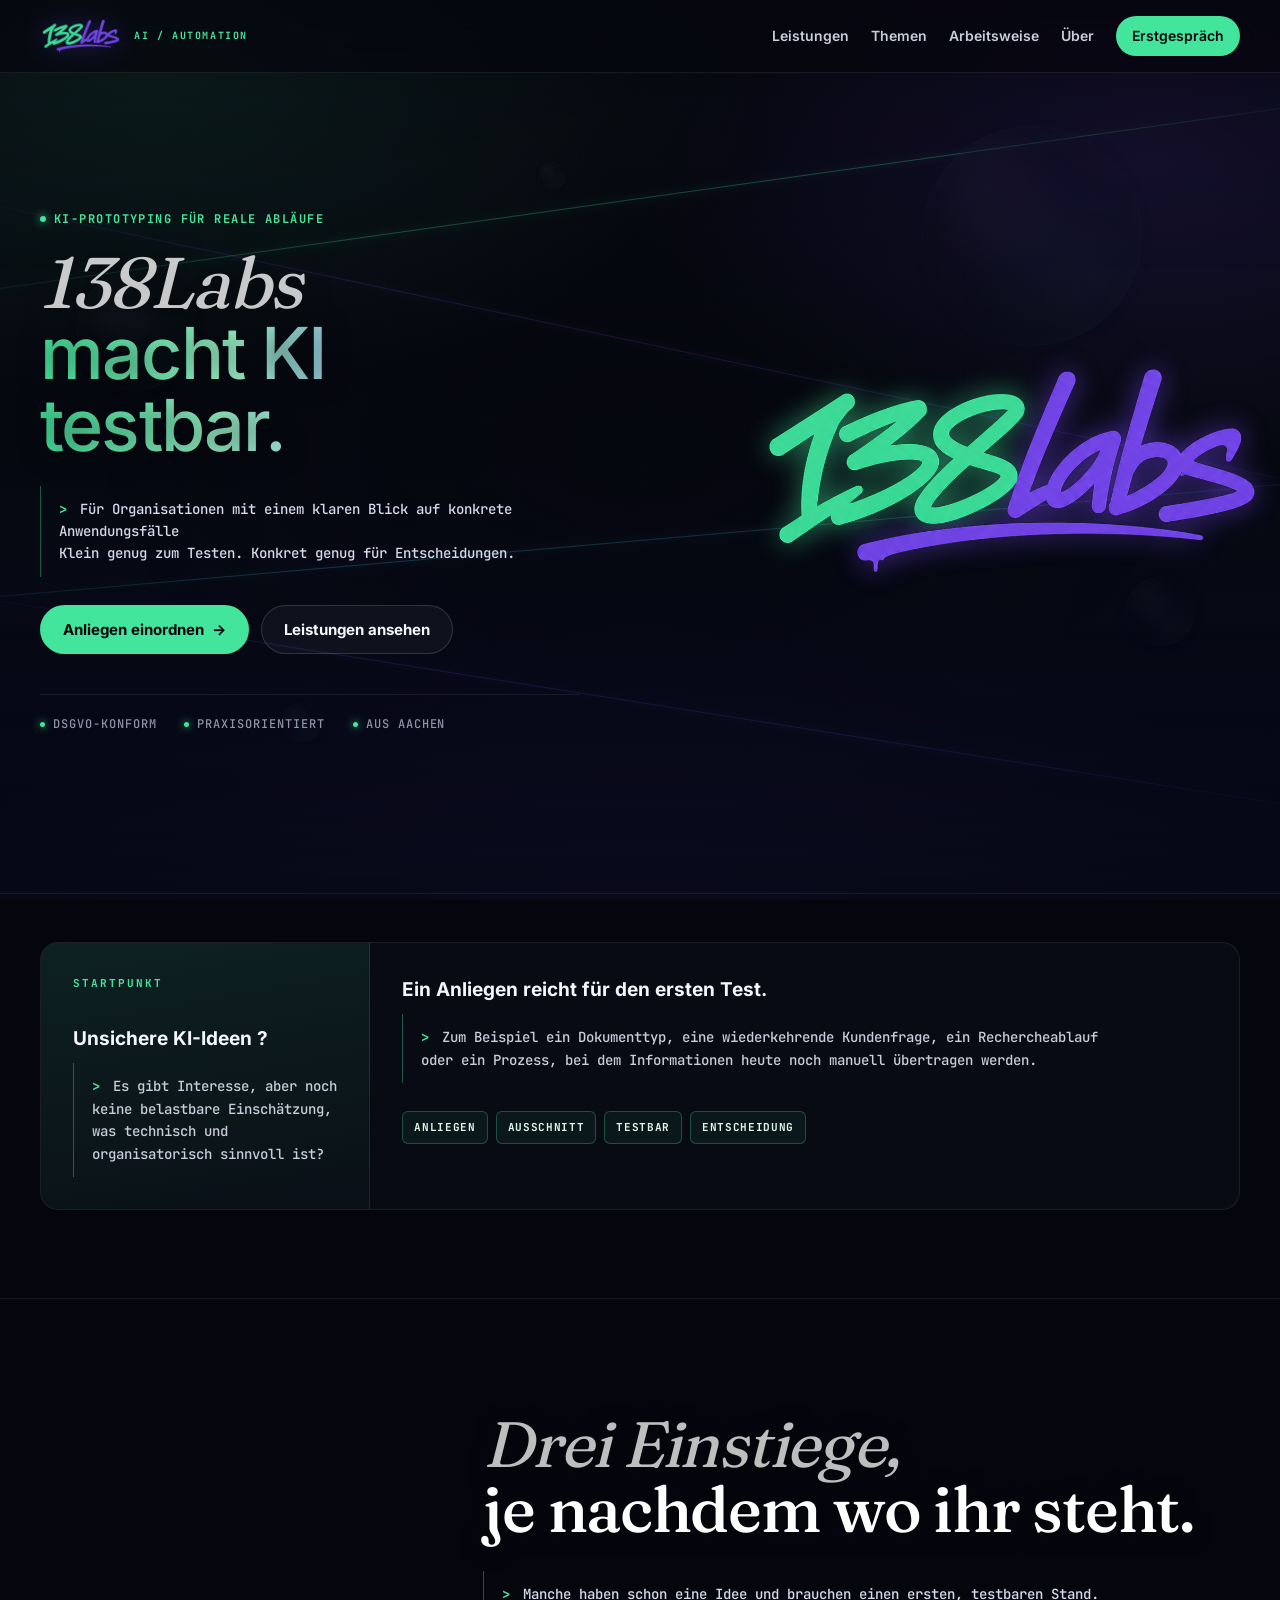
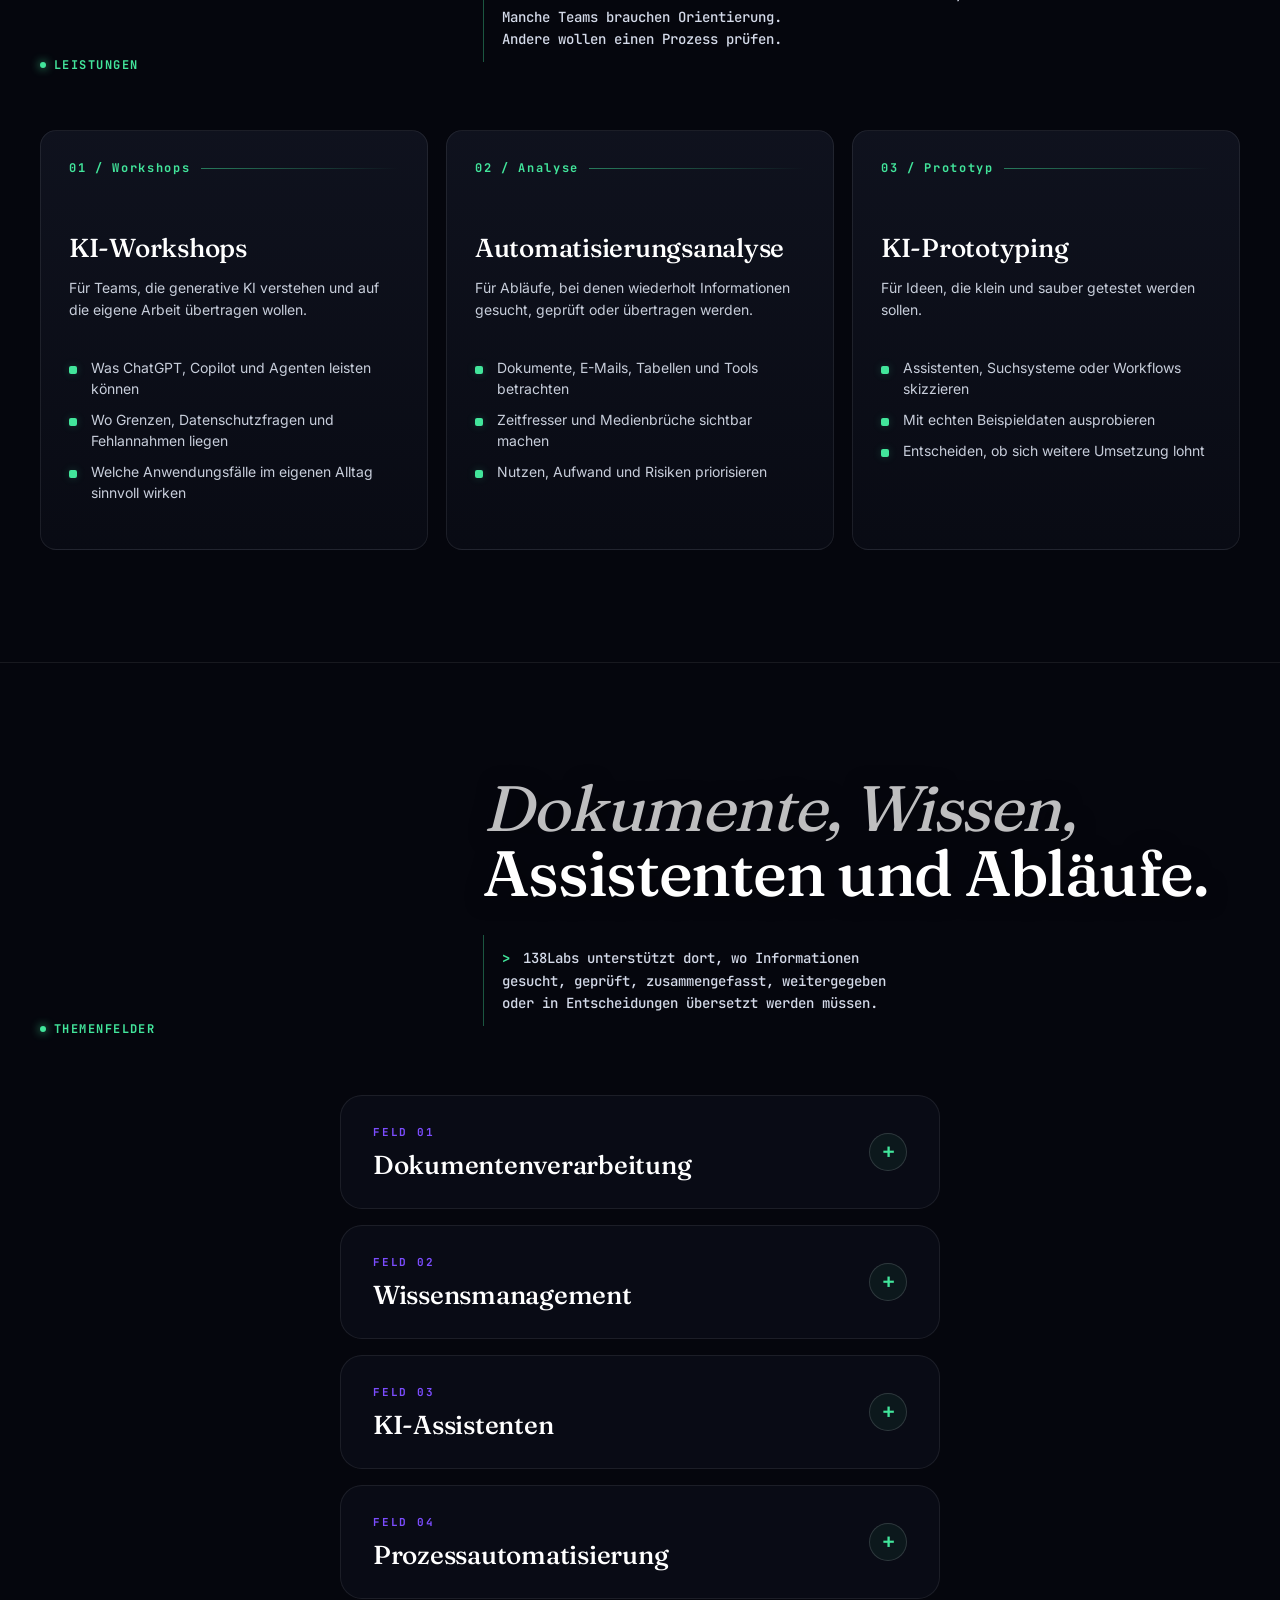
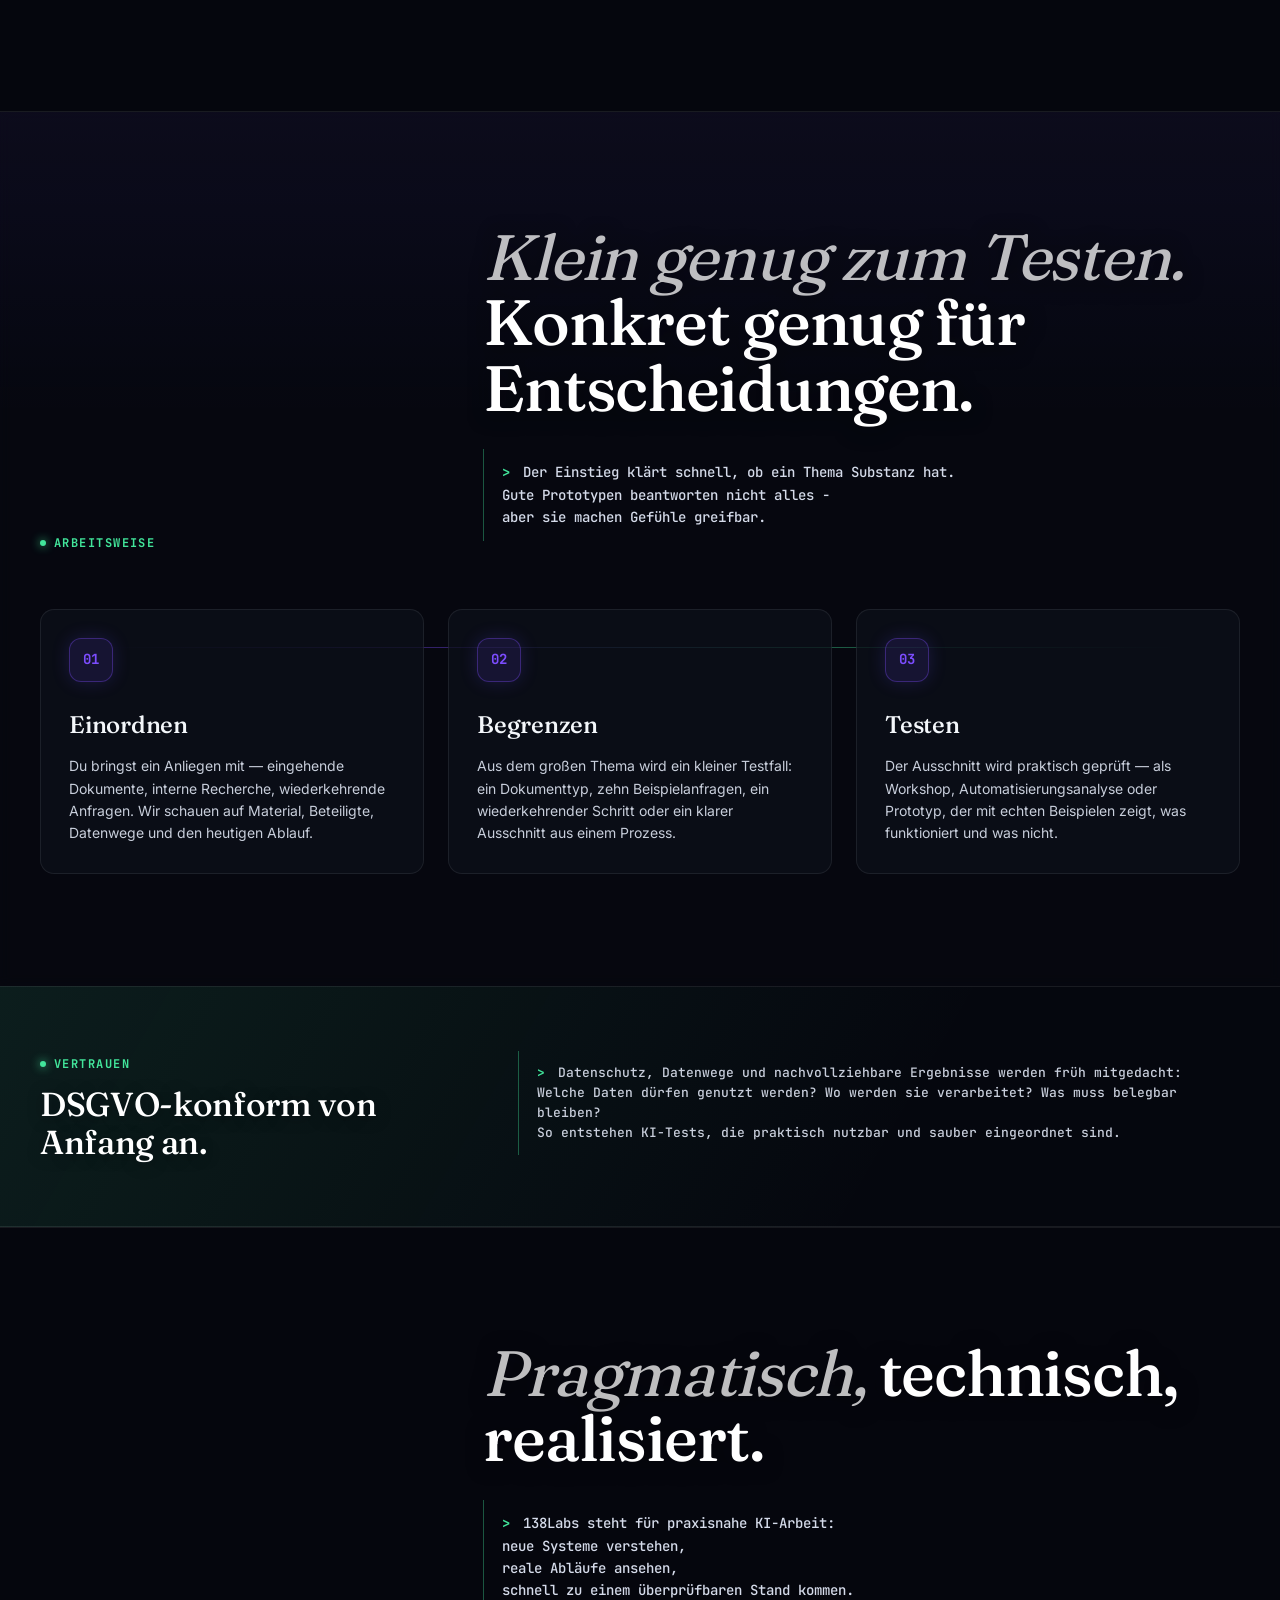
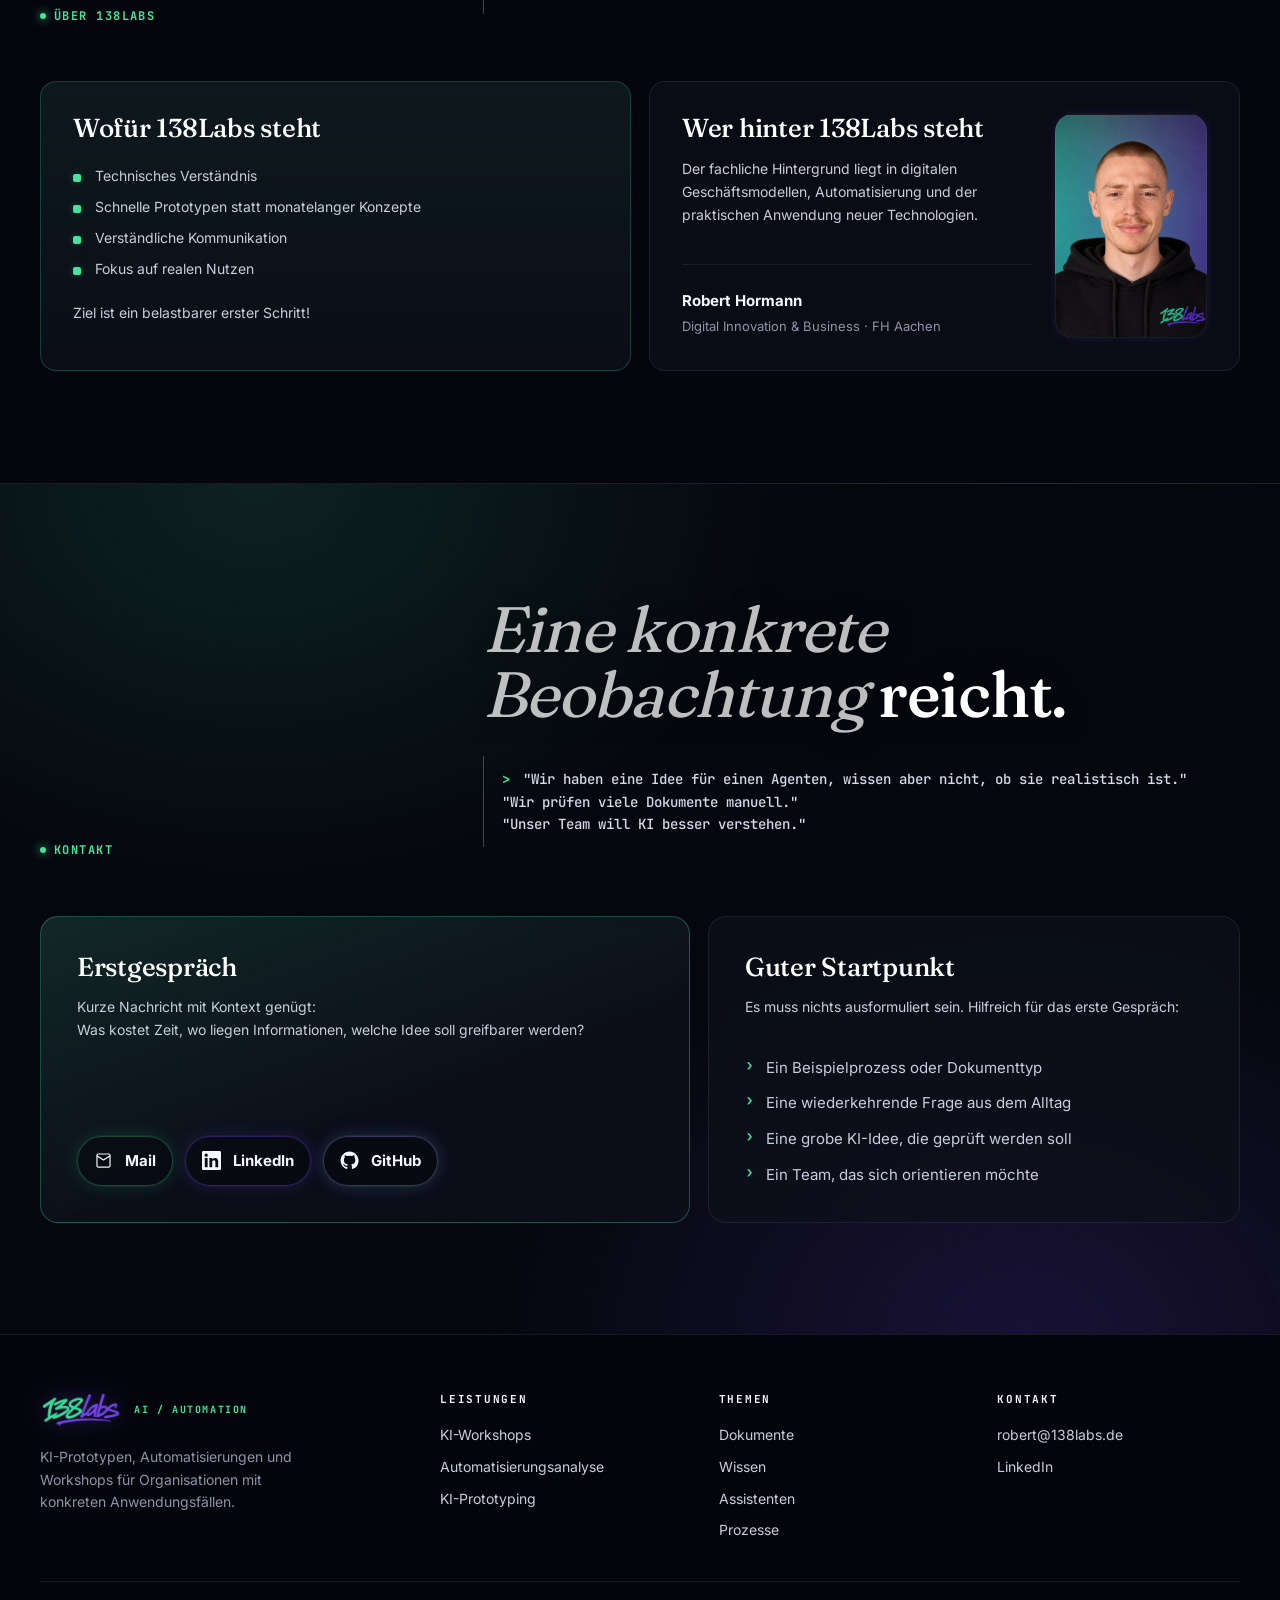
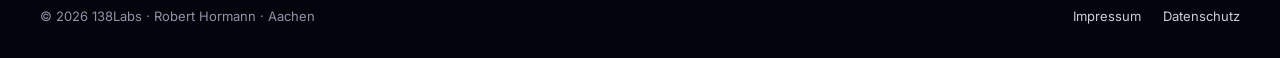
==== index.html @ 6a166c9c "Refine mobile navigation and hero" ====
<!doctype html>
<html lang="de">
<head>
  <meta charset="utf-8" />
  <meta name="viewport" content="width=device-width, initial-scale=1" />
  <title>138Labs — KI testbar machen</title>
  <meta
    name="description"
    content="138 Labs entwickelt KI-Prototypen, Automatisierungen und Workshops für Organisationen, die konkrete KI-Anwendungsfälle testen wollen."
  />
  <link rel="icon" type="image/svg+xml" href="favicon.svg" />
  <link rel="icon" type="image/png" href="favicon.png" />
  <link rel="stylesheet" href="assets/fonts/fonts.css" />
  <style>
    :root {
      --ink: #f4f7fb;
      --ink-soft: #c8cedb;
      --muted: #8d94a6;
      --paper: #ede4d1;
      --paper-soft: #d9ccb5;
      --charcoal: #05060d;
      --charcoal-2: #0a0c16;
      --charcoal-3: #11141f;
      --green: #42e59b;
      --green-glow: rgba(66, 229, 155, 0.22);
      --violet: #7c4dff;
      --violet-glow: rgba(124, 77, 255, 0.26);
      --red: #f05d4f;
      --line: rgba(255, 255, 255, 0.08);
      --line-strong: rgba(255, 255, 255, 0.14);
      --max: 1200px;
      --serif: "Fraunces", Georgia, "Times New Roman", ui-serif, serif;
      --sans: "Inter", ui-sans-serif, system-ui, -apple-system, BlinkMacSystemFont, "Segoe UI", sans-serif;
      --mono: "JetBrains Mono", ui-monospace, "SFMono-Regular", Consolas, monospace;
    }

    * {
      box-sizing: border-box;
    }

    html {
      scroll-behavior: smooth;
      scroll-padding-top: 96px;
    }

    body {
      margin: 0;
      background: var(--charcoal);
      color: var(--ink);
      font-family: var(--sans);
      font-size: 14px;
      line-height: 1.55;
      overflow-x: hidden;
      -webkit-font-smoothing: antialiased;
      text-rendering: optimizeLegibility;
    }

    /* ===========================================================
       Cinematic background: spectral lasers + drifting bubbles
       =========================================================== */
    .scene {
      position: fixed;
      inset: 0;
      pointer-events: none;
      z-index: 0;
      overflow: hidden;
      background:
        radial-gradient(ellipse 80% 60% at 12% 8%, rgba(66, 229, 155, 0.10), transparent 60%),
        radial-gradient(ellipse 70% 55% at 90% 18%, rgba(124, 77, 255, 0.13), transparent 60%),
        radial-gradient(ellipse 100% 70% at 50% 110%, rgba(124, 77, 255, 0.06), transparent 60%),
        linear-gradient(180deg, #05060d 0%, #06080f 40%, #07091a 100%);
    }

    .scene::before {
      content: "";
      position: absolute;
      inset: -10%;
      background-image:
        linear-gradient(rgba(255, 255, 255, 0.018) 1px, transparent 1px),
        linear-gradient(90deg, rgba(255, 255, 255, 0.018) 1px, transparent 1px);
      background-size: 64px 64px;
      mask-image: radial-gradient(ellipse 70% 60% at 50% 30%, #000 35%, transparent 70%);
      -webkit-mask-image: radial-gradient(ellipse 70% 60% at 50% 30%, #000 35%, transparent 70%);
      opacity: 0.28;
    }

    /* Soft veil — dims bubbles & lasers behind content for readability */
    .scene::after {
      content: "";
      position: absolute;
      inset: 0;
      background:
        radial-gradient(ellipse 60% 50% at 50% 50%, rgba(5, 6, 13, 0.35), transparent 70%),
        linear-gradient(180deg, rgba(5, 6, 13, 0.25) 0%, transparent 30%, transparent 70%, rgba(5, 6, 13, 0.4) 100%);
      pointer-events: none;
    }

    .lasers {
      position: absolute;
      inset: 0;
      pointer-events: none;
    }

    .laser {
      position: absolute;
      left: -10%;
      width: 120%;
      height: 1px;
      transform-origin: 50% 50%;
      opacity: 0.3;
      animation: laser-shimmer 11s ease-in-out infinite;
      filter: drop-shadow(0 0 4px currentColor);
    }

    .laser.green { color: var(--green); }
    .laser.violet { color: var(--violet); }
    .laser.cyan { color: #4dd6ff; }

    .laser::before {
      content: "";
      position: absolute;
      inset: 0;
      background: linear-gradient(90deg, transparent 0%, currentColor 32%, currentColor 68%, transparent 100%);
    }

    .laser.l1 { top: 22%; transform: rotate(-8deg); animation-delay: 0s; opacity: 0.32; }
    .laser.l2 { top: 38%; transform: rotate(12deg); animation-delay: -2.4s; opacity: 0.22; }
    .laser.l3 { top: 60%; transform: rotate(-5deg); animation-delay: -4.8s; opacity: 0.26; }
    .laser.l4 { top: 78%; transform: rotate(9deg); animation-delay: -1.2s; opacity: 0.2; }

    @keyframes laser-shimmer {
      0%, 100% { transform: rotate(var(--r, -8deg)) translateX(0); opacity: 0.18; }
      50%      { opacity: 0.4; }
    }

    .bubbles {
      position: absolute;
      inset: 0;
      pointer-events: none;
    }

    .bubble {
      position: absolute;
      border-radius: 50%;
      background:
        radial-gradient(circle at 30% 28%, rgba(255, 255, 255, 0.10), transparent 40%),
        radial-gradient(circle at 70% 75%, rgba(66, 229, 155, 0.10), transparent 55%),
        radial-gradient(circle at 50% 50%, rgba(124, 77, 255, 0.06), transparent 65%);
      border: 1px solid rgba(255, 255, 255, 0.05);
      box-shadow:
        inset 0 0 24px rgba(255, 255, 255, 0.04),
        0 0 30px rgba(124, 77, 255, 0.07);
      backdrop-filter: blur(8px);
      -webkit-backdrop-filter: blur(8px);
      filter: blur(0.5px);
      animation: drift 26s ease-in-out infinite;
      opacity: 0.35;
    }

    .bubble.b1 { width: 220px; height: 220px; top: 14%; left: 72%; animation-delay: 0s; opacity: 0.3; }
    .bubble.b2 { width: 120px; height: 120px; top: 30%; left: 6%;  animation-delay: -6s; opacity: 0.28; }
    .bubble.b3 { width: 70px;  height: 70px;  top: 64%; left: 88%; animation-delay: -11s; opacity: 0.25; }
    .bubble.b4 { width: 40px;  height: 40px;  top: 78%; left: 22%; animation-delay: -15s; opacity: 0.3; }
    .bubble.b5 { width: 28px;  height: 28px;  top: 18%; left: 42%; animation-delay: -3s; opacity: 0.3; }

    @keyframes drift {
      0%, 100% { transform: translate(0, 0) scale(1); }
      33%      { transform: translate(18px, -22px) scale(1.04); }
      66%      { transform: translate(-12px, 14px) scale(0.98); }
    }

    @media (prefers-reduced-motion: reduce) {
      .laser, .bubble, .hero-logo-wrap, .hero-logo-wrap::before, .hero-logo-wrap::after { animation: none !important; }
    }

    /* ===========================================================
       Layout primitives
       =========================================================== */
    a { color: inherit; }

    .shell {
      width: min(calc(100% - 40px), var(--max));
      margin: 0 auto;
      position: relative;
      z-index: 1;
    }

    main, header, footer { position: relative; z-index: 1; }

    section {
      padding: 112px 0;
      position: relative;
    }

    section + section {
      border-top: 1px solid var(--line);
    }

    h1, h2, h3, h4, p { margin-top: 0; }

    .kicker {
      display: inline-flex;
      align-items: center;
      gap: 8px;
      color: var(--green);
      font-family: var(--mono);
      font-size: 12px;
      font-weight: 700;
      letter-spacing: 0.12em;
      text-transform: uppercase;
    }

    .kicker::before {
      content: "";
      width: 6px;
      height: 6px;
      background: var(--green);
      box-shadow: 0 0 10px var(--green);
      border-radius: 999px;
    }

    /* ===========================================================
       Site header
       =========================================================== */
    .site-header {
      position: sticky;
      top: 0;
      z-index: 30;
      background: rgba(5, 6, 13, 0.62);
      backdrop-filter: blur(18px);
      -webkit-backdrop-filter: blur(18px);
      border-bottom: 1px solid var(--line);
      transition: background 180ms ease, border-color 180ms ease, box-shadow 180ms ease;
    }

    .site-header .shell {
      min-height: 72px;
      display: flex;
      align-items: center;
      justify-content: space-between;
      gap: 24px;
      transition: min-height 180ms ease, padding 180ms ease, gap 180ms ease;
    }

    .brand {
      display: inline-flex;
      align-items: center;
      gap: 12px;
      text-decoration: none;
      font-weight: 800;
      letter-spacing: -0.01em;
    }

    .brand img {
      width: 82px;
      height: auto;
      object-fit: contain;
      filter: drop-shadow(0 0 12px rgba(124, 77, 255, 0.35));
      transition: width 180ms ease, filter 180ms ease;
    }

    .brand .brand-text {
      font-size: 17px;
      line-height: 1;
    }

    .brand small {
      display: block;
      color: var(--green);
      font-family: var(--mono);
      font-size: 10px;
      font-weight: 700;
      letter-spacing: 0.16em;
      text-transform: uppercase;
    }

    .nav-toggle {
      display: none;
      width: 44px;
      height: 44px;
      border: 1px solid var(--line-strong);
      border-radius: 999px;
      background: rgba(255, 255, 255, 0.035);
      color: var(--ink);
      cursor: pointer;
      align-items: center;
      justify-content: center;
      transition: border-color 180ms ease, background 180ms ease, box-shadow 180ms ease;
    }

    .nav-toggle:hover,
    .nav-toggle:focus-visible {
      outline: none;
      border-color: rgba(66, 229, 155, 0.5);
      background: rgba(66, 229, 155, 0.08);
      box-shadow: 0 0 18px rgba(66, 229, 155, 0.16);
    }

    .nav-toggle-bars {
      position: relative;
      display: block;
      width: 18px;
      height: 12px;
    }

    .nav-toggle-bars::before,
    .nav-toggle-bars::after {
      content: "";
      position: absolute;
      left: 0;
      width: 100%;
      height: 2px;
      border-radius: 999px;
      background: currentColor;
      transition: transform 180ms ease, top 180ms ease;
    }

    .nav-toggle-bars::before { top: 1px; }
    .nav-toggle-bars::after { top: 9px; }

    .site-header.nav-open .nav-toggle-bars::before {
      top: 5px;
      transform: rotate(45deg);
    }

    .site-header.nav-open .nav-toggle-bars::after {
      top: 5px;
      transform: rotate(-45deg);
    }

    .site-nav {
      display: flex;
      flex-wrap: wrap;
      align-items: center;
      gap: 22px;
      transition: gap 180ms ease;
    }

    .site-nav a {
      color: var(--ink-soft);
      font-size: 14px;
      font-weight: 600;
      text-decoration: none;
      transition: color 160ms ease;
    }

    .site-header.is-condensed {
      background: rgba(5, 6, 13, 0.88);
      border-bottom-color: rgba(255, 255, 255, 0.12);
      box-shadow: 0 12px 34px rgba(0, 0, 0, 0.24);
    }

    .site-header.is-condensed .shell {
      min-height: 56px;
    }

    .site-header.is-condensed .brand img {
      width: 66px;
      filter: drop-shadow(0 0 8px rgba(124, 77, 255, 0.28));
    }

    .site-header.is-condensed .site-nav {
      gap: 16px;
    }

    .site-nav a:hover,
    .site-nav a:focus-visible {
      color: var(--ink);
      outline: none;
    }

    .nav-cta {
      color: var(--charcoal) !important;
      background: var(--green);
      border-radius: 999px;
      padding: 9px 16px;
      font-weight: 700;
      transition: box-shadow 200ms ease, transform 200ms ease;
    }

    .nav-cta:hover,
    .nav-cta:focus-visible {
      box-shadow: 0 0 0 4px rgba(66, 229, 155, 0.18), 0 0 24px rgba(66, 229, 155, 0.35);
      transform: translateY(-1px);
    }

    /* ===========================================================
       Hero
       =========================================================== */
    .hero {
      min-height: min(820px, calc(100svh - 72px));
      padding: clamp(36px, 7svh, 56px) 0 clamp(56px, 10svh, 82px);
      display: flex;
      align-items: center;
      overflow: hidden;
    }

    .hero .shell {
      max-width: 1200px;
      display: grid;
      grid-template-columns: minmax(0, 1.05fr) minmax(0, 0.95fr);
      gap: 48px;
      align-items: center;
    }

    .hero-content {
      max-width: 60ch;
    }

    .hero-logo-wrap {
      width: min(100%, clamp(360px, 42vw, 520px));
      margin: 0 -32px 0 auto;
      justify-self: end;
      position: relative;
    }

    .hero-logo-wrap::before,
    .hero-logo-wrap::after {
      content: "";
      position: absolute;
      inset: 0;
      background: url("logo-glow-green.png") center / contain no-repeat;
      filter: blur(14px);
      opacity: 0.55;
      pointer-events: none;
      z-index: -1;
      animation: logo-aura 9s ease-in-out infinite;
    }

    .hero-logo-wrap::after {
      background-image: url("logo-glow-violet.png");
      animation-direction: reverse;
    }

    .hero-logo {
      display: block;
      width: 100%;
      height: auto;
      position: relative;
      z-index: 1;
    }

    .hero h1 {
      max-width: 16ch;
      margin-bottom: 24px;
      margin-top: 18px;
      font-family: var(--serif);
      font-size: clamp(42px, 5.6vw, 72px);
      font-weight: 500;
      line-height: 1;
      letter-spacing: -0.02em;
      color: #ffffff;
      text-shadow: 0 2px 24px rgba(5, 6, 13, 0.55);
    }

    .hero h1 em {
      font-style: italic;
      color: rgba(255, 255, 255, 0.78);
      font-weight: 400;
    }

    .hero h1 .accent {
      display: block;
      background: linear-gradient(92deg, var(--green) 0%, #9df8cb 35%, var(--violet) 100%);
      -webkit-background-clip: text;
      background-clip: text;
      color: transparent;
      font-weight: 500;
      font-family: var(--sans);
      letter-spacing: -0.025em;
    }

    .intro {
      position: relative;
      width: fit-content;
      max-width: min(100%, 720px);
      margin: 8px 0 12px;
      padding: 12px 0 12px 18px;
      border-left: 1px solid rgba(66, 229, 155, 0.36);
      color: #d5dbea;
      font-family: var(--mono);
      font-size: 14px;
      line-height: 1.6;
      letter-spacing: 0;
    }

    .intro::before {
      content: ">";
      display: inline-block;
      margin-right: 0.35em;
      color: var(--green);
      font-family: var(--mono);
      font-size: inherit;
      font-weight: 700;
      transform: translateY(-0.02em);
    }

    .hero-actions {
      display: flex;
      flex-wrap: wrap;
      gap: 12px;
      margin-top: 28px;
    }

    .hero-meta {
      display: flex;
      flex-wrap: wrap;
      gap: 28px;
      margin-top: clamp(24px, 5svh, 40px);
      padding-top: 20px;
      border-top: 1px solid var(--line);
      color: var(--muted);
      font-family: var(--mono);
      font-size: 12px;
      letter-spacing: 0.08em;
      text-transform: uppercase;
    }

    .hero-meta span {
      display: inline-flex;
      align-items: center;
      gap: 8px;
    }

    .hero-meta span::before {
      content: "";
      width: 5px;
      height: 5px;
      border-radius: 999px;
      background: var(--green);
      box-shadow: 0 0 8px var(--green);
    }

    /* ===========================================================
       Buttons
       =========================================================== */
    .button {
      display: inline-flex;
      align-items: center;
      justify-content: center;
      gap: 8px;
      min-height: 48px;
      border: 1px solid var(--line-strong);
      border-radius: 999px;
      padding: 12px 22px;
      color: var(--ink);
      font-weight: 700;
      font-size: 15px;
      text-decoration: none;
      transition: border-color 180ms ease, box-shadow 200ms ease, color 180ms ease, background 180ms ease, transform 200ms ease;
    }

    .button .arrow {
      display: inline-block;
      transition: transform 200ms ease;
    }

    .button:hover .arrow,
    .button:focus-visible .arrow { transform: translateX(3px); }

    .button:hover,
    .button:focus-visible {
      outline: none;
      transform: translateY(-1px);
    }

    .button-primary {
      border-color: transparent;
      background: var(--green);
      color: var(--charcoal);
    }

    .button-primary:hover,
    .button-primary:focus-visible {
      box-shadow:
        0 0 0 1px rgba(66, 229, 155, 0.25),
        0 8px 32px rgba(66, 229, 155, 0.35);
    }

    .button-secondary {
      background: rgba(255, 255, 255, 0.04);
    }

    .button-secondary:hover,
    .button-secondary:focus-visible {
      border-color: rgba(124, 77, 255, 0.6);
      background: rgba(124, 77, 255, 0.08);
      box-shadow: 0 0 0 1px rgba(124, 77, 255, 0.18), 0 8px 28px rgba(124, 77, 255, 0.22);
    }

    /* ===========================================================
       Insight strip (between hero & services)
       =========================================================== */
    .insight-strip {
      padding: 48px 0 88px;
    }

    .insight-card {
      display: grid;
      grid-template-columns: minmax(220px, 0.55fr) minmax(0, 1.45fr);
      gap: 0;
      border: 1px solid var(--line);
      border-radius: 18px;
      background: rgba(13, 16, 26, 0.6);
      backdrop-filter: blur(8px);
      overflow: hidden;
    }

    .insight-side,
    .insight-main {
      padding: 32px;
    }

    .insight-side {
      background: linear-gradient(170deg, rgba(66, 229, 155, 0.10), rgba(66, 229, 155, 0.02));
      border-right: 1px solid var(--line);
    }

    .insight-side .small-label {
      display: block;
      margin-bottom: 32px;
      color: var(--green);
      font-family: var(--mono);
      font-size: 11px;
      font-weight: 700;
      letter-spacing: 0.18em;
      text-transform: uppercase;
    }

    .insight-side strong,
    .insight-main strong {
      display: block;
      margin-bottom: 10px;
      font-size: 19px;
      font-weight: 700;
    }

    .insight-side p,
    .insight-main p {
      color: var(--ink-soft);
      line-height: 1.6;
      margin-bottom: 0;
    }

    .insight-path {
      display: flex;
      flex-wrap: wrap;
      gap: 8px;
      margin-top: 28px;
    }

    .insight-path span {
      border: 1px solid rgba(66, 229, 155, 0.28);
      background: rgba(66, 229, 155, 0.06);
      color: #dff6e9;
      padding: 7px 11px;
      border-radius: 6px;
      font-family: var(--mono);
      font-size: 11px;
      font-weight: 600;
      letter-spacing: 0.06em;
      text-transform: uppercase;
    }

    /* ===========================================================
       Section heads
       =========================================================== */
    .section-head {
      display: grid;
      grid-template-columns: 0.35fr 0.65fr;
      gap: 36px;
      align-items: end;
      margin-bottom: 56px;
    }

    .section-head h2 {
      max-width: 18ch;
      margin-bottom: 0;
      font-family: var(--serif);
      font-size: clamp(36px, 5.2vw, 64px);
      font-weight: 500;
      line-height: 1.02;
      letter-spacing: -0.02em;
      color: #ffffff;
      text-shadow: 0 2px 20px rgba(5, 6, 13, 0.5);
    }

    .section-head h2 em {
      font-style: italic;
      color: rgba(255, 255, 255, 0.74);
      font-weight: 400;
    }

    .section-head p { max-width: 52ch; }

    #leistungen .section-head .intro,
    #arbeitsweise .section-head .intro,
    #ueber .section-head .intro,
    #kontakt .section-head .intro {
      width: 100%;
      max-width: none;
    }

    .trust-band p.intro {
      width: 100%;
      max-width: none;
    }

    /* ===========================================================
       Services
       =========================================================== */
    .services-grid {
      display: grid;
      grid-template-columns: repeat(3, minmax(0, 1fr));
      gap: 18px;
    }

    .service-card {
      position: relative;
      min-height: 420px;
      padding: 28px;
      display: flex;
      flex-direction: column;
      border: 1px solid var(--line);
      border-radius: 16px;
      background: linear-gradient(180deg, rgba(20, 24, 38, 0.7), rgba(11, 14, 24, 0.7));
      backdrop-filter: blur(6px);
      transition: transform 240ms ease, border-color 240ms ease, box-shadow 240ms ease;
      overflow: hidden;
    }

    .service-card::before {
      content: "";
      position: absolute;
      inset: 0;
      background: radial-gradient(circle at 100% 0%, rgba(124, 77, 255, 0.20), transparent 55%);
      opacity: 0;
      transition: opacity 280ms ease;
      pointer-events: none;
    }

    .service-card:hover {
      transform: translateY(-4px);
      border-color: rgba(124, 77, 255, 0.45);
      box-shadow: 0 18px 50px rgba(0, 0, 0, 0.5), 0 0 0 1px rgba(124, 77, 255, 0.2);
    }

    .service-card:hover::before { opacity: 1; }

    .service-card > * { position: relative; }

    .service-card .number {
      display: inline-flex;
      align-items: center;
      gap: 10px;
      margin-bottom: 56px;
      color: var(--green);
      font-family: var(--mono);
      font-size: 12px;
      font-weight: 700;
      letter-spacing: 0.14em;
    }

    .service-card .number::after {
      content: "";
      flex: 1;
      height: 1px;
      background: linear-gradient(90deg, rgba(66, 229, 155, 0.5), transparent);
      min-width: 60px;
    }

    .service-card h3,
    .field-card h3,
    .about-card h3,
    .contact-card h3 {
      margin-bottom: 14px;
      font-family: var(--serif);
      font-size: 26px;
      font-weight: 500;
      line-height: 1.12;
      letter-spacing: -0.01em;
      color: #ffffff;
    }

    .service-card > p,
    .field-card > p {
      color: var(--ink-soft);
      line-height: 1.6;
    }

    .service-card ul,
    .field-card ul,
    .about-card ul {
      display: grid;
      gap: 10px;
      margin: 22px 0 0;
      padding: 0;
      list-style: none;
    }

    .service-card li,
    .field-card li,
    .about-card li {
      position: relative;
      padding-left: 22px;
      color: var(--ink-soft);
      line-height: 1.5;
    }

    .service-card li::before,
    .field-card li::before,
    .about-card li::before {
      content: "";
      position: absolute;
      top: 0.62em;
      left: 0;
      width: 8px;
      height: 8px;
      border-radius: 2px;
      background: var(--green);
      box-shadow: 0 0 8px var(--green-glow);
    }

    /* ===========================================================
       Thread / Fields
       =========================================================== */
    .fields-grid {
      display: grid;
      grid-template-columns: 1fr;
      gap: 16px;
      align-items: start;
      width: min(100%, 600px);
      margin: 0 auto;
    }

    .field-card {
      position: relative;
      z-index: 1;
      overflow: hidden;
      border: 1px solid var(--line);
      border-radius: 22px;
      background: rgba(11, 14, 24, 0.85);
      backdrop-filter: blur(6px);
      transform-origin: 50% 50%;
      will-change: transform, box-shadow;
      transition:
        transform 380ms cubic-bezier(0.22, 1, 0.36, 1),
        box-shadow 380ms cubic-bezier(0.22, 1, 0.36, 1),
        border-color 280ms ease,
        background 280ms ease,
        opacity 320ms ease;
    }

    .field-card:not([open]):hover {
      transform: translateY(-3px);
      border-color: rgba(66, 229, 155, 0.28);
      box-shadow: 0 14px 32px rgba(0, 0, 0, 0.42);
    }

    .field-card[open] {
      z-index: 20;
      background: rgba(22, 26, 42, 0.95);
      border-color: rgba(124, 77, 255, 0.5);
      border-radius: 22px;
      transform: translateY(-4px);
      box-shadow:
        0 32px 70px rgba(0, 0, 0, 0.55),
        0 0 0 1px rgba(124, 77, 255, 0.25),
        0 0 60px rgba(124, 77, 255, 0.22);
    }

    /* Push neighbours back when one card is open */
    .fields-grid:has(.field-card[open]) .field-card:not([open]) {
      opacity: 0.5;
      transform: scale(0.99);
      filter: saturate(0.85);
    }

    .field-card summary {
      position: relative;
      z-index: 3;
      cursor: pointer;
      list-style: none;
      padding: 28px 32px;
      display: grid;
      grid-template-columns: minmax(0, 1fr) auto;
      align-items: center;
      gap: 18px;
      transition: background 200ms ease;
      user-select: none;
      border-radius: inherit;
    }

    .field-card[open] summary {
      background:
        linear-gradient(135deg, rgba(124, 77, 255, 0.1), transparent 62%),
        rgba(255, 255, 255, 0.018);
      border-radius: 22px 22px 14px 14px;
    }

    .field-card summary::-webkit-details-marker { display: none; }
    .field-card summary::marker { content: ""; }

    .field-card:not([open]) summary:hover {
      background: rgba(255, 255, 255, 0.025);
    }

    .field-card summary:focus-visible {
      outline: none;
      box-shadow: inset 0 0 0 2px rgba(66, 229, 155, 0.4);
    }

    .field-card .field-num {
      display: block;
      margin-bottom: 10px;
      color: var(--violet);
      font-family: var(--mono);
      font-size: 11px;
      font-weight: 700;
      letter-spacing: 0.16em;
      text-transform: uppercase;
    }

    .field-card summary h3 {
      margin: 0;
      min-width: 0;
    }

    .field-toggle {
      flex: 0 0 auto;
      width: 38px;
      height: 38px;
      border-radius: 999px;
      border: 1px solid var(--line-strong);
      display: inline-flex;
      align-items: center;
      justify-content: center;
      font-family: var(--mono);
      font-size: 22px;
      font-weight: 400;
      line-height: 1;
      color: var(--green);
      background: rgba(66, 229, 155, 0.06);
      transition:
        transform 420ms cubic-bezier(0.34, 1.56, 0.64, 1),
        background 280ms ease,
        border-color 280ms ease,
        color 280ms ease,
        box-shadow 280ms ease;
    }

    .field-card:hover .field-toggle {
      background: rgba(66, 229, 155, 0.18);
      border-color: var(--green);
      color: var(--green);
      box-shadow: 0 0 16px var(--green-glow);
    }

    .field-card[open] .field-toggle {
      transform: rotate(45deg);
      background: rgba(124, 77, 255, 0.16);
      border-color: var(--violet);
      color: var(--violet);
      box-shadow: 0 0 16px var(--violet-glow);
    }

    .field-body {
      position: relative;
      margin: 14px 22px 22px;
      padding: 32px 30px 30px;
      border: 1px solid rgba(124, 77, 255, 0.5);
      border-radius: 34px 34px 30px 30px;
      background:
        linear-gradient(180deg, rgba(22, 26, 42, 0.95), rgba(13, 17, 29, 0.98) 42px),
        linear-gradient(155deg, rgba(124, 77, 255, 0.14), rgba(66, 229, 155, 0.06) 52%, transparent 100%),
        rgba(13, 17, 29, 0.98);
      box-shadow:
        0 28px 62px rgba(0, 0, 0, 0.5),
        0 0 42px rgba(124, 77, 255, 0.16);
      backdrop-filter: blur(10px);
      animation: field-expand 360ms cubic-bezier(0.22, 1, 0.36, 1);
      transform-origin: top center;
    }

    .field-body p {
      margin: 0 0 14px;
      color: var(--ink-soft);
      line-height: 1.6;
    }

    .field-body ul {
      display: grid;
      gap: 10px;
      margin: 16px 0 0;
      padding: 0;
      list-style: none;
    }

    .field-body li {
      position: relative;
      padding-left: 22px;
      color: var(--ink-soft);
      line-height: 1.5;
    }

    .field-body li::before {
      content: "";
      position: absolute;
      top: 0.62em;
      left: 0;
      width: 8px;
      height: 8px;
      border-radius: 2px;
      background: var(--green);
      box-shadow: 0 0 8px var(--green-glow);
    }

    @keyframes field-expand {
      0%   { opacity: 0; transform: translateY(-14px) scale(0.96); }
      55%  { opacity: 1; }
      100% { opacity: 1; transform: translateY(0) scale(1); }
    }

    /* ===========================================================
       Process
       =========================================================== */
    .process {
      background:
        linear-gradient(180deg, rgba(124, 77, 255, 0.06), transparent 35%),
        rgba(7, 9, 17, 0.6);
      backdrop-filter: blur(6px);
    }

    .process-grid {
      display: grid;
      grid-template-columns: repeat(3, minmax(0, 1fr));
      gap: 24px;
      position: relative;
    }

    .process-grid::before {
      content: "";
      position: absolute;
      top: 38px;
      left: 5%;
      right: 5%;
      height: 1px;
      background: linear-gradient(90deg, transparent, var(--violet), var(--green), transparent);
      opacity: 0.4;
      pointer-events: none;
    }

    .step {
      position: relative;
      padding: 28px;
      border: 1px solid var(--line);
      border-radius: 14px;
      background: rgba(13, 16, 26, 0.75);
    }

    .step-number {
      display: inline-flex;
      align-items: center;
      justify-content: center;
      width: 44px;
      height: 44px;
      margin-bottom: 24px;
      border-radius: 12px;
      background: rgba(124, 77, 255, 0.12);
      border: 1px solid rgba(124, 77, 255, 0.35);
      color: var(--violet);
      font-family: var(--mono);
      font-weight: 700;
      font-size: 14px;
      box-shadow: 0 0 18px rgba(124, 77, 255, 0.18);
    }

    .step h3 {
      margin-bottom: 12px;
      font-family: var(--serif);
      font-size: 24px;
      font-weight: 500;
      letter-spacing: -0.01em;
    }

    .step p {
      color: var(--ink-soft);
      line-height: 1.6;
      margin: 0;
    }

    /* ===========================================================
       Trust band
       =========================================================== */
    .trust-band {
      padding: 64px 0;
      border-top: 1px solid var(--line);
      border-bottom: 1px solid var(--line);
      background:
        linear-gradient(120deg, rgba(66, 229, 155, 0.10), transparent 70%),
        rgba(7, 9, 17, 0.7);
    }

    .trust-band .shell {
      display: grid;
      grid-template-columns: 0.38fr 0.62fr;
      gap: 36px;
      align-items: start;
    }

    .trust-band h2 {
      margin: 0;
      color: #ffffff;
      text-shadow: 0 2px 16px rgba(5, 6, 13, 0.45);
      font-family: var(--serif);
      font-size: clamp(26px, 2.6vw, 34px);
      font-weight: 500;
      letter-spacing: -0.01em;
      line-height: 1.15;
    }

    .trust-band p {
      margin: 0;
      color: var(--ink-soft);
      font-size: 17px;
      line-height: 1.7;
    }

    .trust-band p.intro {
      font-size: 13px;
      line-height: 1.55;
    }

    /* ===========================================================
       About
       =========================================================== */
    .about-grid {
      display: grid;
      grid-template-columns: repeat(2, minmax(0, 1fr));
      gap: 18px;
    }

    .about-card {
      padding: 32px;
      border: 1px solid var(--line);
      border-radius: 16px;
      background: rgba(13, 16, 26, 0.7);
    }

    .about-card.featured {
      background:
        linear-gradient(180deg, rgba(66, 229, 155, 0.06), rgba(11, 14, 24, 0.85)),
        rgba(13, 16, 26, 0.7);
      border-color: rgba(66, 229, 155, 0.22);
    }

    .about-card p {
      color: var(--ink-soft);
      line-height: 1.65;
    }

    .about-card em {
      color: var(--ink);
      font-style: normal;
    }

    .about-card.about-founder {
      display: grid;
      grid-template-columns: minmax(0, 1fr) 152px;
      gap: 24px;
      align-items: stretch;
    }

    .about-founder-copy {
      display: flex;
      flex-direction: column;
    }

    .founder {
      display: flex;
      align-items: center;
      gap: 18px;
      margin-top: 24px;
      padding-top: 24px;
      border-top: 1px solid var(--line);
    }

    .founder-mark {
      width: 100%;
      min-height: 100%;
      border-radius: 18px;
      background: url("person.png") center top / cover no-repeat;
      box-shadow: 0 0 8px rgba(124, 77, 255, 0.14);
      border: 1px solid rgba(255, 255, 255, 0.06);
      align-self: stretch;
    }

    .founder-text strong {
      display: block;
      font-size: 15px;
      margin-bottom: 2px;
    }

    .founder-text span {
      color: var(--muted);
      font-size: 13px;
    }

    /* ===========================================================
       Contact
       =========================================================== */
    .contact {
      background:
        radial-gradient(ellipse 70% 80% at 80% 100%, rgba(124, 77, 255, 0.16), transparent 60%),
        radial-gradient(ellipse 70% 80% at 20% 0%, rgba(66, 229, 155, 0.12), transparent 60%),
        rgba(7, 9, 17, 0.7);
    }

    .contact-grid {
      display: grid;
      grid-template-columns: 1.1fr 0.9fr;
      gap: 18px;
      align-items: stretch;
    }

    .contact-card {
      display: flex;
      flex-direction: column;
      padding: 36px;
      border: 1px solid var(--line);
      border-radius: 18px;
      background: rgba(13, 16, 26, 0.75);
      backdrop-filter: blur(8px);
    }

    .contact-card.primary {
      background:
        linear-gradient(160deg, rgba(66, 229, 155, 0.12), transparent 60%),
        rgba(13, 16, 26, 0.85);
      border-color: rgba(66, 229, 155, 0.3);
    }

    .contact-card p {
      color: var(--ink-soft);
      line-height: 1.6;
    }

    .contact-socials {
      display: flex;
      flex-wrap: wrap;
      gap: 12px;
      margin-top: 28px;
    }

    .contact-card.primary .contact-socials {
      margin-top: auto;
      padding-top: 28px;
    }

    .contact-socials a {
      display: inline-flex;
      align-items: center;
      gap: 12px;
      min-height: 48px;
      padding: 12px 16px;
      border: 1px solid var(--line);
      border-radius: 999px;
      background: rgba(8, 10, 18, 0.7);
      color: var(--ink);
      text-decoration: none;
      font-size: 15px;
      font-weight: 700;
      transition: transform 180ms ease, border-color 180ms ease, box-shadow 180ms ease, background 180ms ease, color 180ms ease;
    }

    .contact-socials a:hover,
    .contact-socials a:focus-visible {
      outline: none;
      transform: translateY(-1px);
      color: #ffffff;
      background: rgba(13, 16, 26, 0.9);
    }

    .contact-socials a:nth-child(1) {
      border-color: rgba(66, 229, 155, 0.28);
      box-shadow: 0 0 0 1px rgba(66, 229, 155, 0.08), 0 0 18px rgba(66, 229, 155, 0.14);
    }

    .contact-socials a:nth-child(1):hover,
    .contact-socials a:nth-child(1):focus-visible {
      border-color: var(--green);
      box-shadow: 0 0 0 1px rgba(66, 229, 155, 0.18), 0 0 24px rgba(66, 229, 155, 0.26);
    }

    .contact-socials a:nth-child(2) {
      border-color: rgba(124, 77, 255, 0.32);
      box-shadow: 0 0 0 1px rgba(124, 77, 255, 0.1), 0 0 18px rgba(124, 77, 255, 0.16);
    }

    .contact-socials a:nth-child(2):hover,
    .contact-socials a:nth-child(2):focus-visible {
      border-color: rgba(124, 77, 255, 0.72);
      box-shadow: 0 0 0 1px rgba(124, 77, 255, 0.18), 0 0 24px rgba(124, 77, 255, 0.28);
    }

    .contact-socials a:nth-child(3) {
      border-color: rgba(160, 153, 255, 0.3);
      box-shadow:
        0 0 0 1px rgba(66, 229, 155, 0.08),
        0 0 16px rgba(66, 229, 155, 0.12),
        0 0 22px rgba(124, 77, 255, 0.16);
    }

    .contact-socials a:nth-child(3):hover,
    .contact-socials a:nth-child(3):focus-visible {
      border-color: rgba(160, 153, 255, 0.6);
      box-shadow:
        0 0 0 1px rgba(66, 229, 155, 0.14),
        0 0 20px rgba(66, 229, 155, 0.18),
        0 0 28px rgba(124, 77, 255, 0.22);
    }

    .contact-socials svg {
      width: 19px;
      height: 19px;
      flex: 0 0 auto;
      fill: currentColor;
    }

    .contact-list {
      display: grid;
      gap: 14px;
      margin: 24px 0 0;
      padding: 0;
      list-style: none;
    }

    .contact-list li {
      display: flex;
      align-items: flex-start;
      gap: 12px;
      color: var(--ink-soft);
      font-size: 15px;
      line-height: 1.45;
    }

    .contact-list li::before {
      content: "›";
      color: var(--green);
      font-family: var(--mono);
      font-weight: 700;
      margin-top: -2px;
    }

    /* ===========================================================
       Footer
       =========================================================== */
    .site-footer {
      padding: 56px 0 32px;
      border-top: 1px solid var(--line);
      background: rgba(5, 6, 13, 0.92);
      color: var(--muted);
    }

    .footer-grid {
      display: grid;
      grid-template-columns: 1.5fr 1fr 1fr 1fr;
      gap: 36px;
      margin-bottom: 40px;
    }

    .footer-grid h4 {
      margin-bottom: 16px;
      color: var(--ink);
      font-family: var(--mono);
      font-size: 11px;
      font-weight: 700;
      letter-spacing: 0.16em;
      text-transform: uppercase;
    }

    .footer-grid ul {
      display: grid;
      gap: 10px;
      margin: 0;
      padding: 0;
      list-style: none;
    }

    .footer-grid a {
      color: var(--ink-soft);
      font-size: 14px;
      text-decoration: none;
      transition: color 160ms ease;
    }

    .footer-grid a:hover { color: var(--green); }

    .footer-brand p {
      margin: 12px 0 0;
      max-width: 32ch;
      font-size: 14px;
      line-height: 1.6;
    }

    .footer-legal {
      display: flex;
      flex-wrap: wrap;
      justify-content: space-between;
      gap: 12px;
      padding-top: 24px;
      border-top: 1px solid var(--line);
      font-size: 13px;
    }

    .footer-legal a {
      color: var(--ink-soft);
      text-decoration: none;
      margin-left: 18px;
    }

    .footer-legal a:hover { color: var(--green); }

    /* ===========================================================
       Reveal on scroll
       =========================================================== */
    .reveal {
      opacity: 0;
      transform: translateY(18px);
      transition: opacity 700ms cubic-bezier(0.2, 0.7, 0.2, 1), transform 700ms cubic-bezier(0.2, 0.7, 0.2, 1);
      will-change: opacity, transform;
    }

    .reveal.is-visible {
      opacity: 1;
      transform: translateY(0);
    }

    /* ===========================================================
       Animations
       =========================================================== */
    @keyframes logo-breathe {
      0%, 100% { transform: translateY(0); }
      50%      { transform: translateY(-3px); }
    }

    @keyframes logo-aura {
      0%, 100% { opacity: 0.42; transform: scale(0.985); }
      50%      { opacity: 0.85; transform: scale(1.03); }
    }

    @keyframes startup-flicker {
      0%        { opacity: 0.15; filter: brightness(0.6) saturate(0.6); }
      9%        { opacity: 1;    filter: brightness(1.35) saturate(1.2); }
      15%       { opacity: 0.38; filter: brightness(0.7) saturate(0.7); }
      24%, 31%  { opacity: 1;    filter: brightness(1.22) saturate(1.15); }
      27%       { opacity: 0.52; filter: brightness(0.75) saturate(0.8); }
      100%      { opacity: 1; }
    }

    /* ===========================================================
       Responsive
       =========================================================== */
    @media (max-width: 1180px) {
      .hero .shell {
        grid-template-columns: minmax(0, 1.05fr) minmax(300px, 0.85fr);
        gap: 32px;
      }

      .hero-logo-wrap {
        width: min(100%, 460px);
        margin-right: 0;
      }
    }

    @media (max-width: 980px) {
      .hero .shell { grid-template-columns: 1fr; gap: 28px; }
      .hero-logo-wrap {
        order: -1;
        margin: 0 0 4px;
        width: min(100%, 440px);
        justify-self: start;
      }
      .section-head { grid-template-columns: 1fr; gap: 18px; }
      .section-head .intro { max-width: none; }
      .services-grid { grid-template-columns: repeat(2, minmax(0, 1fr)); }
      .process-grid { grid-template-columns: 1fr; }
      .process-grid::before { display: none; }
      .trust-band .shell { grid-template-columns: 1fr; }
      .contact-grid { grid-template-columns: 1fr; }
      .insight-card { grid-template-columns: 1fr; }
      .insight-side { border-right: 0; border-bottom: 1px solid var(--line); }
      .about-grid { grid-template-columns: 1fr; }
      .about-card.about-founder { grid-template-columns: 1fr; }
      .founder-mark { min-height: 240px; }
      .footer-grid { grid-template-columns: 1fr 1fr; gap: 28px; }
      section { padding: 88px 0; }
    }

    @media (max-width: 760px) {
      html { scroll-padding-top: 134px; }

      .site-header .shell {
        min-height: auto;
        display: grid;
        grid-template-columns: minmax(0, 1fr) auto;
        align-items: center;
        gap: 12px;
        padding-top: 12px;
        padding-bottom: 12px;
      }

      .site-header.is-condensed .shell {
        gap: 8px;
        padding-top: 8px;
        padding-bottom: 8px;
      }

      .brand {
        gap: 10px;
        width: fit-content;
      }

      .brand img {
        width: 118px;
      }

      .brand small {
        font-size: 9px;
        letter-spacing: 0.14em;
      }

      .site-header.is-condensed .brand img {
        width: 98px;
      }

      .nav-toggle {
        display: inline-flex;
      }

      .site-nav {
        grid-column: 1 / -1;
        width: 100%;
        display: grid;
        grid-template-columns: 1fr;
        gap: 2px;
        max-height: 0;
        overflow: hidden;
        padding: 0;
        border: 0 solid transparent;
        border-radius: 18px;
        background: rgba(8, 10, 18, 0);
        opacity: 0;
        transform: translateY(-4px);
        transition:
          max-height 220ms ease,
          opacity 180ms ease,
          transform 180ms ease,
          padding 180ms ease,
          border-color 180ms ease,
          background 180ms ease;
      }

      .site-header.nav-open .site-nav {
        max-height: 320px;
        padding: 8px;
        border-width: 1px;
        border-color: rgba(255, 255, 255, 0.08);
        background: rgba(8, 10, 18, 0.88);
        opacity: 1;
        transform: translateY(0);
      }

      .site-nav a {
        font-size: 13px;
        padding: 10px 12px;
        border-radius: 12px;
      }

      .site-nav a:hover,
      .site-nav a:focus-visible {
        background: rgba(255, 255, 255, 0.045);
      }

      .site-header.is-condensed .site-nav {
        gap: 2px;
      }

      .site-header.is-condensed .site-nav a {
        font-size: 13px;
      }

      .nav-cta {
        display: inline-flex;
        justify-content: center;
        margin-top: 4px;
        padding: 10px 14px !important;
      }

      .services-grid {
        grid-template-columns: 1fr;
        gap: 14px;
      }

      .service-card {
        min-height: auto;
        padding: 24px;
        border-radius: 18px;
      }

      .service-card .number {
        margin-bottom: 28px;
        font-size: 11px;
        letter-spacing: 0.12em;
      }

      .service-card h3 {
        font-size: 30px;
        line-height: 1.06;
      }

      .service-card ul {
        margin-top: 18px;
      }

      .fields-grid {
        width: 100%;
        gap: 14px;
      }

      .field-card {
        border-radius: 18px;
      }

      .field-card summary {
        grid-template-columns: minmax(0, 1fr) 36px;
        gap: 12px;
        padding: 22px 20px;
      }

      .field-card summary h3 {
        font-size: 28px;
        line-height: 1.05;
        overflow-wrap: anywhere;
        hyphens: auto;
      }

      .field-card .field-num {
        margin-bottom: 8px;
        font-size: 10px;
      }

      .field-toggle {
        width: 36px;
        height: 36px;
        font-size: 20px;
      }

      .field-body {
        margin: 10px 14px 16px;
        padding: 24px 20px 22px;
        border-radius: 24px;
      }

      .field-body p,
      .field-body li {
        font-size: 14px;
      }
    }

    @media (max-width: 700px) {
      .shell { width: min(calc(100% - 28px), var(--max)); }
      .hero { padding-top: 48px; padding-bottom: 64px; min-height: auto; }
      .hero h1 { font-size: 42px; }
      .intro { font-size: 13px; line-height: 1.6; padding-left: 14px; }
      .footer-grid { grid-template-columns: 1fr; }
      .footer-legal { flex-direction: column; align-items: flex-start; }
      .footer-legal a { margin-left: 0; }
      .bubble.b1 { display: none; }
    }

    @media (max-width: 480px) {
      html { scroll-padding-top: 126px; }

      .shell {
        width: min(calc(100% - 24px), var(--max));
      }

      .site-header .shell {
        padding-top: 10px;
        padding-bottom: 10px;
      }

      .brand img {
        width: 86px;
      }

      .brand small {
        font-size: 8px;
        letter-spacing: 0.12em;
      }

      .site-header.is-condensed .brand img {
        width: 64px;
      }

      .site-nav {
        gap: 12px;
      }

      .site-nav a {
        font-size: 12px;
      }

      .nav-cta {
        padding: 7px 11px;
      }

      .hero {
        padding-top: 38px;
      }

      .hero-logo-wrap {
        display: none;
      }

      .service-card {
        padding: 22px 20px;
      }

      .service-card h3 {
        font-size: 28px;
      }

      .service-card li,
      .service-card > p {
        font-size: 14px;
      }

      .field-card summary {
        grid-template-columns: minmax(0, 1fr) 34px;
        padding: 20px 18px;
      }

      .field-card summary h3 {
        font-size: 22px;
        overflow-wrap: normal;
        word-break: normal;
      }

      .field-toggle {
        width: 34px;
        height: 34px;
        font-size: 19px;
      }
    }
  </style>
</head>
<body>
  <div class="scene" aria-hidden="true">
    <div class="lasers">
      <div class="laser green l1"></div>
      <div class="laser violet l2"></div>
      <div class="laser cyan l3"></div>
      <div class="laser violet l4"></div>
    </div>
    <div class="bubbles">
      <div class="bubble b1"></div>
      <div class="bubble b2"></div>
      <div class="bubble b3"></div>
      <div class="bubble b4"></div>
      <div class="bubble b5"></div>
    </div>
  </div>

  <header class="site-header">
    <div class="shell">
      <a class="brand" href="#top" aria-label="138Labs Startseite">
        <img src="logo-transparent-360.png" alt="" />
        <span class="brand-text">
          <small>AI / Automation</small>
        </span>
      </a>
      <button class="nav-toggle" type="button" aria-label="MenÃ¼ Ã¶ffnen" aria-expanded="false" aria-controls="site-nav">
        <span class="nav-toggle-bars" aria-hidden="true"></span>
      </button>
      <nav class="site-nav" id="site-nav" aria-label="Seitennavigation">
        <a href="#leistungen">Leistungen</a>
        <a href="#felder">Themen</a>
        <a href="#arbeitsweise">Arbeitsweise</a>
        <a href="#ueber">Über</a>
        <a href="#kontakt" class="nav-cta">Erstgespräch</a>
      </nav>
    </div>
  </header>

  <main id="top">
    <section class="hero">
      <div class="shell">
        <div class="hero-content">
          <div class="kicker">KI-Prototyping für reale Abläufe</div>
          <h1>
            <em>138Labs</em>
            <span class="accent">macht KI testbar.</span>
          </h1>
          <p class="intro">
            Für Organisationen mit einem klaren Blick auf konkrete Anwendungsfälle<br>
            Klein genug zum Testen. Konkret genug für Entscheidungen.
          </p>
          <div class="hero-actions">
            <a class="button button-primary" href="#kontakt">Anliegen einordnen <span class="arrow">→</span></a>
            <a class="button button-secondary" href="#leistungen">Leistungen ansehen</a>
          </div>
          <div class="hero-meta">
            <span>DSGVO-konform</span>
            <span>Praxisorientiert</span>
            <span>Aus Aachen</span>
          </div>
        </div>
        <div class="hero-logo-wrap" aria-hidden="true">
          <img class="hero-logo" src="logo-transparent-980.png" alt="" width="980" height="445" />
        </div>
      </div>
    </section>

    <section class="insight-strip reveal" aria-label="Anliegen und unsichere KI-Ideen">
      <div class="shell">
        <aside class="insight-card">
          <div class="insight-side">
            <span class="small-label">Startpunkt</span>
            <strong>Unsichere KI-Ideen ?</strong>
            <p class="intro">
              Es gibt Interesse, aber noch keine belastbare Einschätzung, was technisch und organisatorisch sinnvoll ist?
            </p>
          </div>
          <div class="insight-main">
            <strong>Ein Anliegen reicht für den ersten Test.</strong>
            <p class="intro">
              Zum Beispiel ein Dokumenttyp, eine wiederkehrende Kundenfrage, ein Rechercheablauf
              oder ein Prozess, bei dem Informationen heute noch manuell übertragen werden.
            </p>
            <div class="insight-path">
              <span>Anliegen</span>
              <span>Ausschnitt</span>
              <span>Testbar</span>
              <span>Entscheidung</span>
            </div>
          </div>
        </aside>
      </div>
    </section>

    <section id="leistungen">
      <div class="shell">
        <div class="section-head reveal">
          <div class="kicker">Leistungen</div>
          <div>
            <h2><em>Drei Einstiege,</em><br />je nachdem wo ihr steht.</h2><br>
            <p class="intro">
              Manche haben schon eine Idee und brauchen einen ersten, testbaren Stand.<br> Manche Teams brauchen Orientierung.<br> Andere wollen einen Prozess prüfen.
            </p>
          </div>
        </div>

        <div class="services-grid">
          <article class="service-card reveal">
            <span class="number">01 / Workshops</span>
            <h3>KI-Workshops</h3>
            <p>Für Teams, die generative KI verstehen und auf die eigene Arbeit übertragen wollen.</p>
            <ul>
              <li>Was ChatGPT, Copilot und Agenten leisten können</li>
              <li>Wo Grenzen, Datenschutzfragen und Fehlannahmen liegen</li>
              <li>Welche Anwendungsfälle im eigenen Alltag sinnvoll wirken</li>
            </ul>
          </article>

          <article class="service-card reveal">
            <span class="number">02 / Analyse</span>
            <h3>Automatisierungsanalyse</h3>
            <p>Für Abläufe, bei denen wiederholt Informationen gesucht, geprüft oder übertragen werden.</p>
            <ul>
              <li>Dokumente, E-Mails, Tabellen und Tools betrachten</li>
              <li>Zeitfresser und Medienbrüche sichtbar machen</li>
              <li>Nutzen, Aufwand und Risiken priorisieren</li>
            </ul>
          </article>

          <article class="service-card reveal">
            <span class="number">03 / Prototyp</span>
            <h3>KI-Prototyping</h3>
            <p>Für Ideen, die klein und sauber getestet werden sollen.</p>
            <ul>
              <li>Assistenten, Suchsysteme oder Workflows skizzieren</li>
              <li>Mit echten Beispieldaten ausprobieren</li>
              <li>Entscheiden, ob sich weitere Umsetzung lohnt</li>
            </ul>
          </article>
        </div>
      </div>
    </section>

    <section id="felder">
      <div class="shell">
        <div class="section-head reveal">
          <div class="kicker">Themenfelder</div>
          <div>
            <h2><em>Dokumente, Wissen,</em><br />Assistenten und Abläufe.</h2><br>
            <p class="intro">
              138Labs unterstützt dort, wo Informationen gesucht, geprüft, zusammengefasst,
              weitergegeben oder in Entscheidungen übersetzt werden müssen.
            </p>
          </div>
        </div>

        <div class="fields-grid reveal">
          <details class="field-card">
            <summary>
              <div>
                <span class="field-num">Feld 01</span>
                <h3>Dokumentenverarbeitung</h3>
              </div>
              <span class="field-toggle" aria-hidden="true">+</span>
            </summary>
            <div class="field-body">
              <p>PDFs, Formulare, Akten oder E-Mails auswerten und für den nächsten Arbeitsschritt vorbereiten.</p>
              <ul>
                <li>Unterlagen zusammenfassen</li>
                <li>Felder und Aussagen extrahieren</li>
                <li>Prüf- und Antwortprozesse vorbereiten</li>
              </ul>
            </div>
          </details>

          <details class="field-card">
            <summary>
              <div>
                <span class="field-num">Feld 02</span>
                <h3>Wissensmanagement</h3>
              </div>
              <span class="field-toggle" aria-hidden="true">+</span>
            </summary>
            <div class="field-body">
              <p>Vorhandenes Wissen auffindbar machen, ohne dass Mitarbeitende lange suchen müssen.</p>
              <ul>
                <li>Interne Dokumente durchsuchbar machen</li>
                <li>Antworten aus vorhandenen Quellen ableiten</li>
                <li>Wiederkehrende Fragen schneller klären</li>
              </ul>
            </div>
          </details>

          <details class="field-card">
            <summary>
              <div>
                <span class="field-num">Feld 03</span>
                <h3>KI-Assistenten</h3>
              </div>
              <span class="field-toggle" aria-hidden="true">+</span>
            </summary>
            <div class="field-body">
              <p>Assistenten für interne Abläufe, Kundenkommunikation oder Recherche mit klaren Grenzen testen.</p>
              <ul>
                <li>Antworten und Entwürfe vorbereiten</li>
                <li>Quellen und Regeln sichtbar halten</li>
                <li>Mit Beispielanfragen prüfen</li>
              </ul>
            </div>
          </details>

          <details class="field-card">
            <summary>
              <div>
                <span class="field-num">Feld 04</span>
                <h3>Prozessautomatisierung</h3>
              </div>
              <span class="field-toggle" aria-hidden="true">+</span>
            </summary>
            <div class="field-body">
              <p>Mails, Tabellen, Tools und manuelle Übergaben schrittweise verbinden.</p>
              <ul>
                <li>Kopierarbeit reduzieren</li>
                <li>Informationen automatisch vorbereiten</li>
                <li>Mehrstufige Abläufe im kleinen Rahmen testen</li>
              </ul>
            </div>
          </details>
        </div>
      </div>
    </section>

    <section class="process" id="arbeitsweise">
      <div class="shell">
        <div class="section-head reveal">
          <div class="kicker">Arbeitsweise</div>
          <div>
            <h2><em>Klein genug zum Testen.</em><br />Konkret genug für Entscheidungen.</h2><br>
            <p class="intro">
              Der Einstieg klärt schnell, ob ein Thema Substanz hat.<br>
              Gute Prototypen beantworten nicht alles -<br>
              aber sie machen Gefühle greifbar.
            </p>
          </div>
        </div>

        <div class="process-grid">
          <article class="step reveal">
            <span class="step-number">01</span>
            <h3>Einordnen</h3>
            <p>Du bringst ein Anliegen mit — eingehende Dokumente, interne Recherche, wiederkehrende Anfragen. Wir schauen auf Material, Beteiligte, Datenwege und den heutigen Ablauf.</p>
          </article>
          <article class="step reveal">
            <span class="step-number">02</span>
            <h3>Begrenzen</h3>
            <p>Aus dem großen Thema wird ein kleiner Testfall: ein Dokumenttyp, zehn Beispielanfragen, ein wiederkehrender Schritt oder ein klarer Ausschnitt aus einem Prozess.</p>
          </article>
          <article class="step reveal">
            <span class="step-number">03</span>
            <h3>Testen</h3>
            <p>Der Ausschnitt wird praktisch geprüft — als Workshop, Automatisierungsanalyse oder Prototyp, der mit echten Beispielen zeigt, was funktioniert und was nicht.</p>
          </article>
        </div>
      </div>
    </section>

    <section class="trust-band" aria-label="Datenschutz und realistische Umsetzung">
      <div class="shell">
        <div>
          <div class="kicker" style="margin-bottom: 12px;">Vertrauen</div>
          <h2>DSGVO-konform von Anfang an.</h2>
        </div>
        <p class="intro">
          Datenschutz, Datenwege und nachvollziehbare Ergebnisse werden früh mitgedacht:<br>
          Welche Daten dürfen genutzt werden? Wo werden sie verarbeitet? Was muss belegbar bleiben?<br>
          So entstehen KI-Tests, die praktisch nutzbar und sauber eingeordnet sind.
        </p>
      </div>
    </section>

    <section id="ueber">
      <div class="shell">
        <div class="section-head reveal">
          <div class="kicker">Über 138Labs</div>
          <div>
            <h2><em>Pragmatisch,</em> technisch, realisiert.</h2><br>
            <p class="intro">
              138Labs steht für praxisnahe KI-Arbeit:<br>
              neue Systeme verstehen,<br>
              reale Abläufe ansehen,<br>
              schnell zu einem überprüfbaren Stand kommen.
            </p>
          </div>
        </div>

        <div class="about-grid">
          <article class="about-card featured reveal">
            <h3>Wofür 138Labs steht</h3>
            <ul>
              <li>Technisches Verständnis</li>
              <li>Schnelle Prototypen statt monatelanger Konzepte</li>
              <li>Verständliche Kommunikation</li>
              <li>Fokus auf realen Nutzen</li>
            </ul>
            <br />
            <p>Ziel ist ein belastbarer erster Schritt!</p>
          </article>
          <article class="about-card about-founder reveal">
            <div class="about-founder-copy">
              <h3>Wer hinter 138Labs steht</h3>
              <p>
                Der fachliche Hintergrund liegt in digitalen Geschäftsmodellen, Automatisierung
                und der praktischen Anwendung neuer Technologien.
              </p>
              <div class="founder">
                <div class="founder-text">
                  <strong>Robert Hormann</strong>
                  <span>Digital Innovation &amp; Business · FH Aachen</span>
                </div>
              </div>
            </div>
            <div class="founder-mark" aria-hidden="true"></div>
          </article>
        </div>
      </div>
    </section>

    <section class="contact" id="kontakt">
      <div class="shell">
        <div class="section-head reveal">
          <div class="kicker">Kontakt</div>
          <div>
            <h2><em>Eine konkrete Beobachtung</em> reicht.</h2><br>
            <p class="intro">
              "Wir haben eine Idee für einen Agenten,
              wissen aber nicht, ob sie realistisch ist."<br>
              "Wir prüfen viele Dokumente manuell."<br>
              "Unser Team will KI besser verstehen."
            </p>
          </div>
        </div>

        <div class="contact-grid">
          <article class="contact-card primary reveal">
            <h3>Erstgespräch</h3>
            <p>Kurze Nachricht mit Kontext genügt:<br /> Was kostet Zeit, wo liegen Informationen, welche Idee soll greifbarer werden?</p>
            <div class="contact-socials" aria-label="Schnellkontakt">
              <a href="mailto:robert@138labs.de" aria-label="Mail an robert@138labs.de">
                <svg viewBox="0 0 24 24" aria-hidden="true">
                  <path d="M3 5.25A2.25 2.25 0 0 1 5.25 3h13.5A2.25 2.25 0 0 1 21 5.25v13.5A2.25 2.25 0 0 1 18.75 21H5.25A2.25 2.25 0 0 1 3 18.75V5.25Zm2.25-.75a.75.75 0 0 0-.75.75v.42l7.5 4.69 7.5-4.69v-.42a.75.75 0 0 0-.75-.75H5.25Zm14.25 2.94-7.1 4.44a.75.75 0 0 1-.8 0L4.5 7.44v11.31c0 .41.34.75.75.75h13.5c.41 0 .75-.34.75-.75V7.44Z" />
                </svg>
                Mail
              </a>
              <a href="https://de.linkedin.com/in/robert-hormann-76a15621b" target="_blank" rel="noopener noreferrer" aria-label="LinkedIn Profil">
                <svg viewBox="0 0 24 24" aria-hidden="true">
                  <path d="M20.45 20.45h-3.56v-5.58c0-1.33-.02-3.04-1.85-3.04-1.86 0-2.14 1.45-2.14 2.95v5.67H9.34V8.98h3.42v1.57h.05c.48-.9 1.64-1.85 3.38-1.85 3.61 0 4.28 2.38 4.28 5.47v6.28ZM5.32 7.41a2.06 2.06 0 1 1 0-4.12 2.06 2.06 0 0 1 0 4.12Zm1.78 13.04H3.54V8.98H7.1v11.47ZM22.23 0H1.77C.79 0 0 .77 0 1.72v20.56C0 23.23.79 24 1.77 24h20.46c.98 0 1.77-.77 1.77-1.72V1.72C24 .77 23.21 0 22.23 0Z" />
                </svg>
                LinkedIn
              </a>
              <a href="https://github.com/kanzleramt138" target="_blank" rel="noopener noreferrer" aria-label="GitHub Profil">
                <svg viewBox="0 0 24 24" aria-hidden="true">
                  <path d="M12 .5C5.73.5.75 5.6.75 11.86c0 5.02 3.24 9.28 7.73 10.78.56.1.77-.24.77-.54v-2.1c-3.14.68-3.8-1.34-3.8-1.34-.52-1.32-1.26-1.67-1.26-1.67-1.03-.7.08-.69.08-.69 1.14.08 1.74 1.18 1.74 1.18 1.02 1.74 2.67 1.24 3.32.95.1-.74.4-1.24.72-1.53-2.51-.29-5.15-1.26-5.15-5.59 0-1.24.44-2.24 1.17-3.03-.12-.29-.51-1.44.11-2.99 0 0 .96-.31 3.12 1.16a10.8 10.8 0 0 1 5.68 0c2.16-1.47 3.12-1.16 3.12-1.16.62 1.55.23 2.7.11 2.99.73.79 1.17 1.79 1.17 3.03 0 4.34-2.65 5.3-5.17 5.58.41.36.77 1.05.77 2.12v3.12c0 .3.2.65.78.54a11.37 11.37 0 0 0 7.72-10.78C23.25 5.6 18.27.5 12 .5Z" />
                </svg>
                GitHub
              </a>
            </div>
          </article>
          <article class="contact-card reveal">
            <h3>Guter Startpunkt</h3>
            <p>Es muss nichts ausformuliert sein. Hilfreich für das erste Gespräch:</p>
            <ul class="contact-list">
              <li>Ein Beispielprozess oder Dokumenttyp</li>
              <li>Eine wiederkehrende Frage aus dem Alltag</li>
              <li>Eine grobe KI-Idee, die geprüft werden soll</li>
              <li>Ein Team, das sich orientieren möchte</li>
            </ul>
          </article>
        </div>
      </div>
    </section>
  </main>

  <footer class="site-footer">
    <div class="shell">
      <div class="footer-grid">
        <div class="footer-brand">
          <a class="brand" href="#top" style="color: var(--ink);">
            <img src="logo-transparent-360.png" alt="" />
            <span class="brand-text"><small>AI / Automation</small></span>
          </a>
          <p>KI-Prototypen, Automatisierungen und Workshops für Organisationen mit konkreten Anwendungsfällen.</p>
        </div>
        <div>
          <h4>Leistungen</h4>
          <ul>
            <li><a href="#leistungen">KI-Workshops</a></li>
            <li><a href="#leistungen">Automatisierungsanalyse</a></li>
            <li><a href="#leistungen">KI-Prototyping</a></li>
          </ul>
        </div>
        <div>
          <h4>Themen</h4>
          <ul>
            <li><a href="#felder">Dokumente</a></li>
            <li><a href="#felder">Wissen</a></li>
            <li><a href="#felder">Assistenten</a></li>
            <li><a href="#felder">Prozesse</a></li>
          </ul>
        </div>
        <div>
          <h4>Kontakt</h4>
          <ul>
            <li><a href="mailto:robert@138labs.de">robert@138labs.de</a></li>
            <li><a href="https://de.linkedin.com/in/robert-hormann-76a15621b" target="_blank" rel="noopener noreferrer">LinkedIn</a></li>
          </ul>
        </div>
      </div>
      <div class="footer-legal">
        <span>© <span id="year">2026</span> 138Labs · Robert Hormann · Aachen</span>
        <div>
          <a href="impressum.html">Impressum</a>
          <a href="impressum.html#datenschutz">Datenschutz</a>
        </div>
      </div>
    </div>
  </footer>

  <script>
    // Year
    document.getElementById("year").textContent = new Date().getFullYear();

    // Condense the sticky header once content starts scrolling underneath it.
    (function () {
      var header = document.querySelector(".site-header");
      if (!header) return;

      var navToggle = header.querySelector(".nav-toggle");
      var navLinks = header.querySelectorAll(".site-nav a");
      var ticking = false;

      function setMenu(open) {
        header.classList.toggle("nav-open", open);
        if (navToggle) {
          navToggle.setAttribute("aria-expanded", String(open));
          navToggle.setAttribute("aria-label", open ? "MenÃ¼ schlieÃŸen" : "MenÃ¼ Ã¶ffnen");
        }
      }

      function updateHeader() {
        header.classList.toggle("is-condensed", window.scrollY > 24);
        ticking = false;
      }

      if (navToggle) {
        navToggle.addEventListener("click", function () {
          setMenu(!header.classList.contains("nav-open"));
        });
      }

      navLinks.forEach(function (link) {
        link.addEventListener("click", function () {
          setMenu(false);
        });
      });

      updateHeader();
      window.addEventListener("scroll", function () {
        if (ticking) return;
        ticking = true;
        window.requestAnimationFrame(updateHeader);
      }, { passive: true });
    })();

    // Reveal on scroll
    (function () {
      var reduce = window.matchMedia("(prefers-reduced-motion: reduce)").matches;
      var els = document.querySelectorAll(".reveal");
      if (reduce || !("IntersectionObserver" in window)) {
        els.forEach(function (el) { el.classList.add("is-visible"); });
        return;
      }
      var io = new IntersectionObserver(function (entries) {
        entries.forEach(function (entry) {
          if (entry.isIntersecting) {
            entry.target.classList.add("is-visible");
            io.unobserve(entry.target);
          }
        });
      }, { rootMargin: "0px 0px -8% 0px", threshold: 0.12 });
      els.forEach(function (el) { io.observe(el); });
    })();

    // Keep field overlays readable by allowing one open card at a time.
    (function () {
      var fieldCards = document.querySelectorAll(".field-card");
      fieldCards.forEach(function (card) {
        card.addEventListener("toggle", function () {
          if (!card.open) return;
          fieldCards.forEach(function (other) {
            if (other !== card) other.open = false;
          });
        });
      });
    })();
  </script>
</body>
</html>
---- assets/fonts/fonts.css ----
﻿@font-face {
  font-family: 'Fraunces';
  font-style: normal;
  font-weight: 300;
  font-display: swap;
  src: url(./font-0.woff2) format('woff2');
}
@font-face {
  font-family: 'Fraunces';
  font-style: normal;
  font-weight: 400;
  font-display: swap;
  src: url(./font-1.woff2) format('woff2');
}
@font-face {
  font-family: 'Fraunces';
  font-style: normal;
  font-weight: 500;
  font-display: swap;
  src: url(./font-2.woff2) format('woff2');
}
@font-face {
  font-family: 'Inter';
  font-style: normal;
  font-weight: 400;
  font-display: swap;
  src: url(./font-3.woff2) format('woff2');
}
@font-face {
  font-family: 'Inter';
  font-style: normal;
  font-weight: 500;
  font-display: swap;
  src: url(./font-4.woff2) format('woff2');
}
@font-face {
  font-family: 'Inter';
  font-style: normal;
  font-weight: 600;
  font-display: swap;
  src: url(./font-5.woff2) format('woff2');
}
@font-face {
  font-family: 'Inter';
  font-style: normal;
  font-weight: 700;
  font-display: swap;
  src: url(./font-6.woff2) format('woff2');
}
@font-face {
  font-family: 'Inter';
  font-style: normal;
  font-weight: 800;
  font-display: swap;
  src: url(./font-7.woff2) format('woff2');
}
@font-face {
  font-family: 'JetBrains Mono';
  font-style: normal;
  font-weight: 500;
  font-display: swap;
  src: url(./font-8.woff2) format('woff2');
}
@font-face {
  font-family: 'JetBrains Mono';
  font-style: normal;
  font-weight: 700;
  font-display: swap;
  src: url(./font-9.woff2) format('woff2');
}
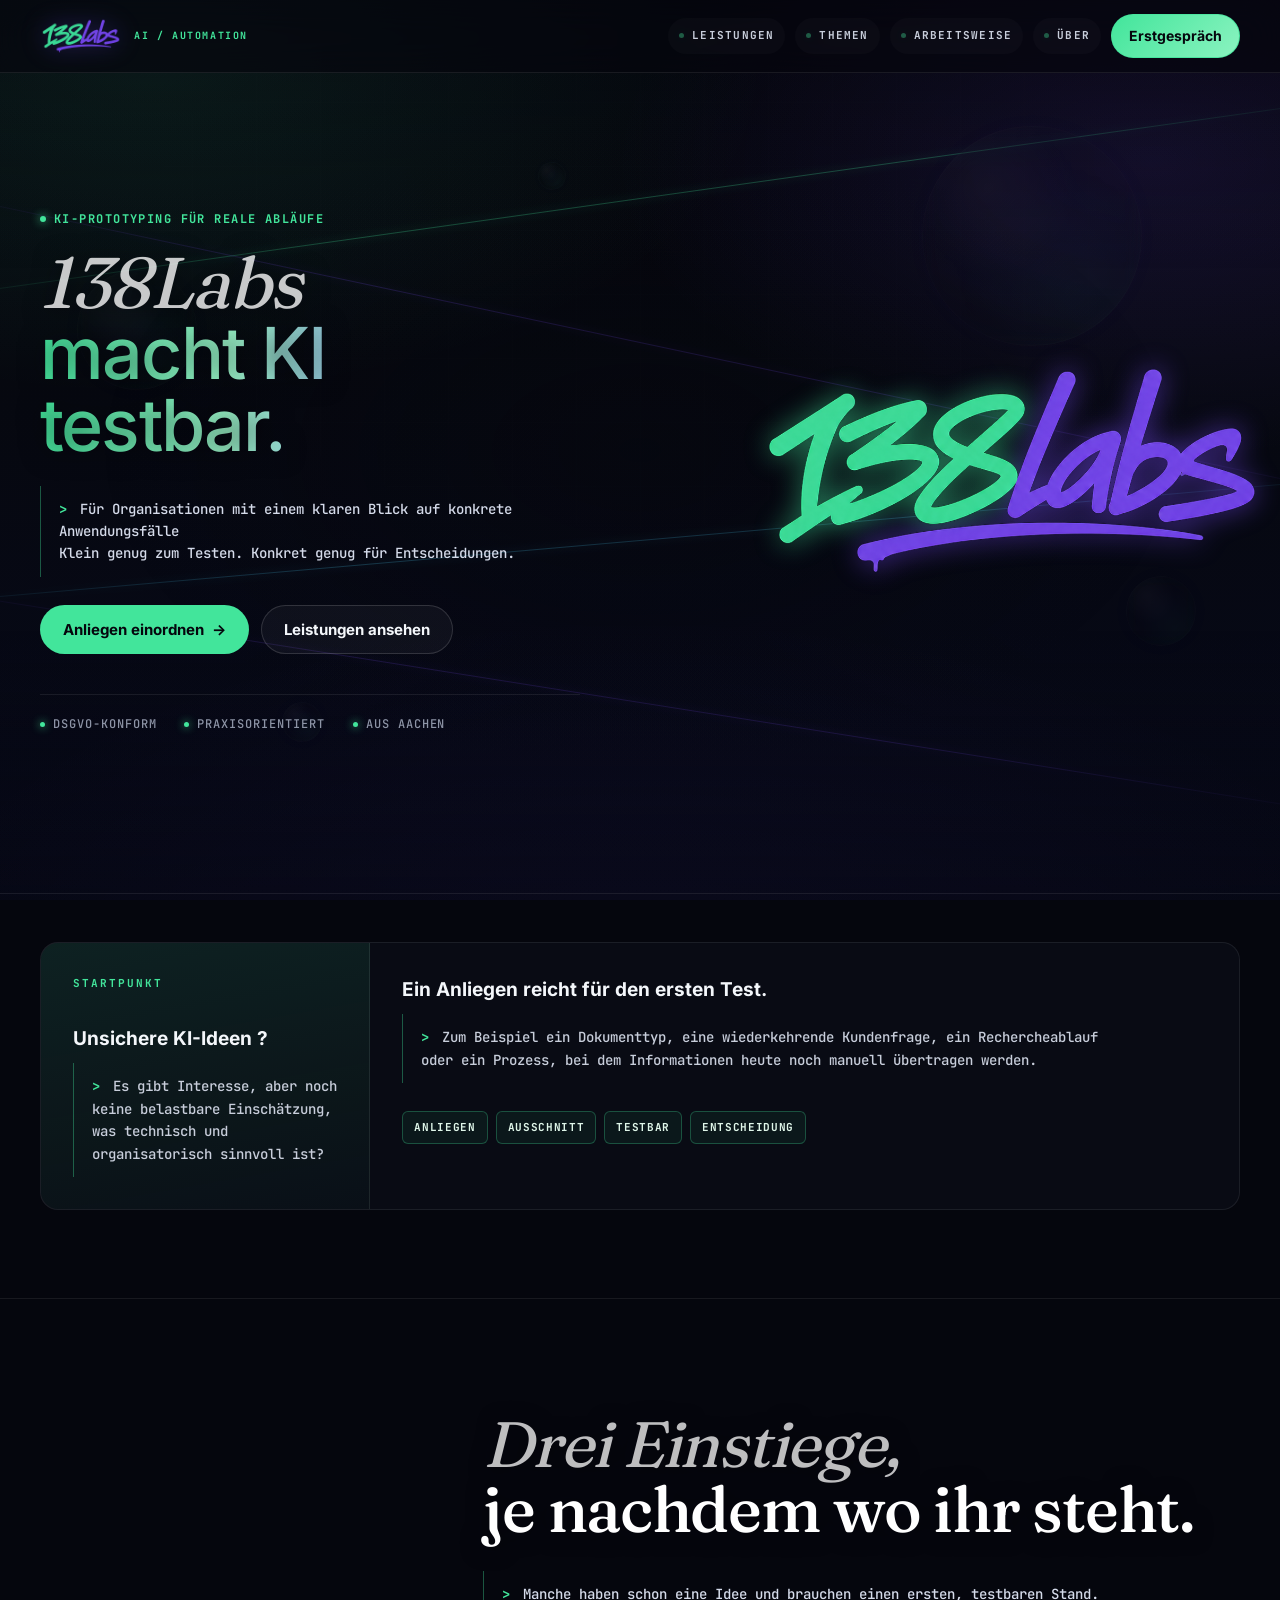
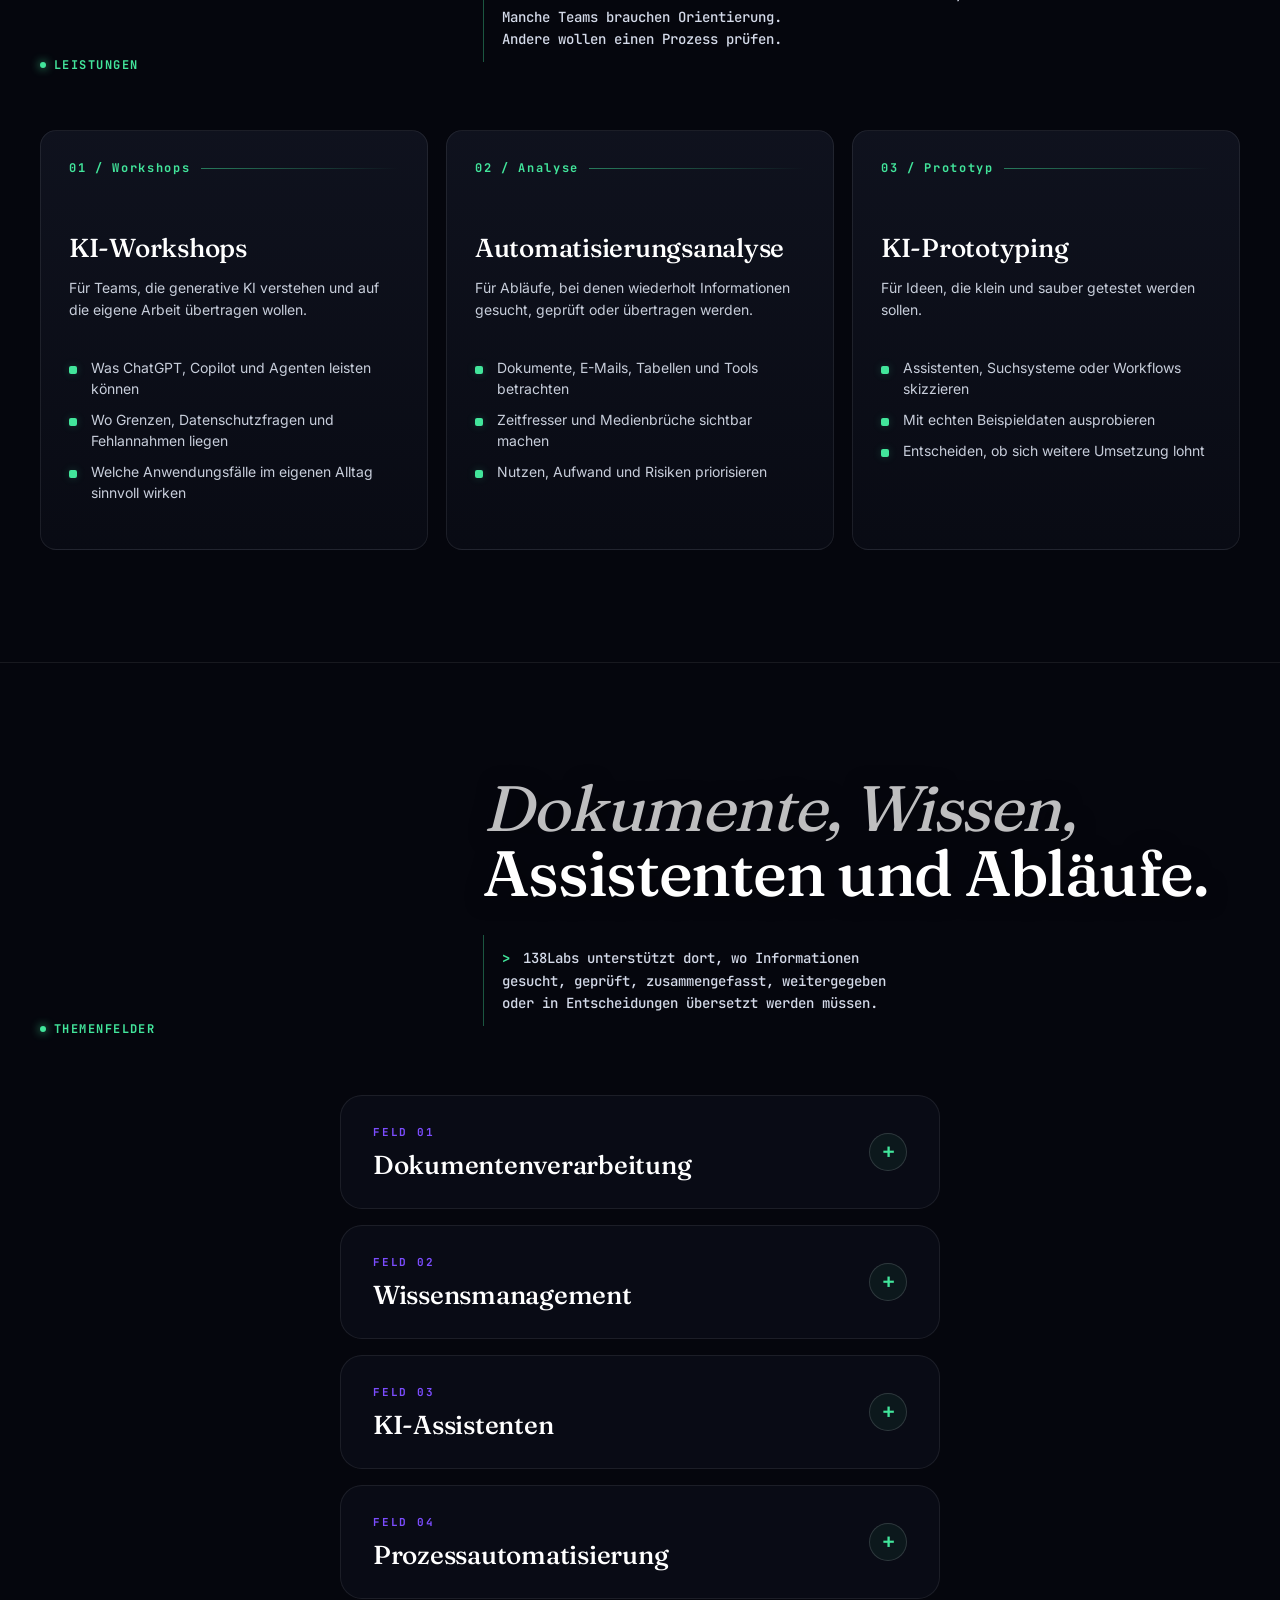
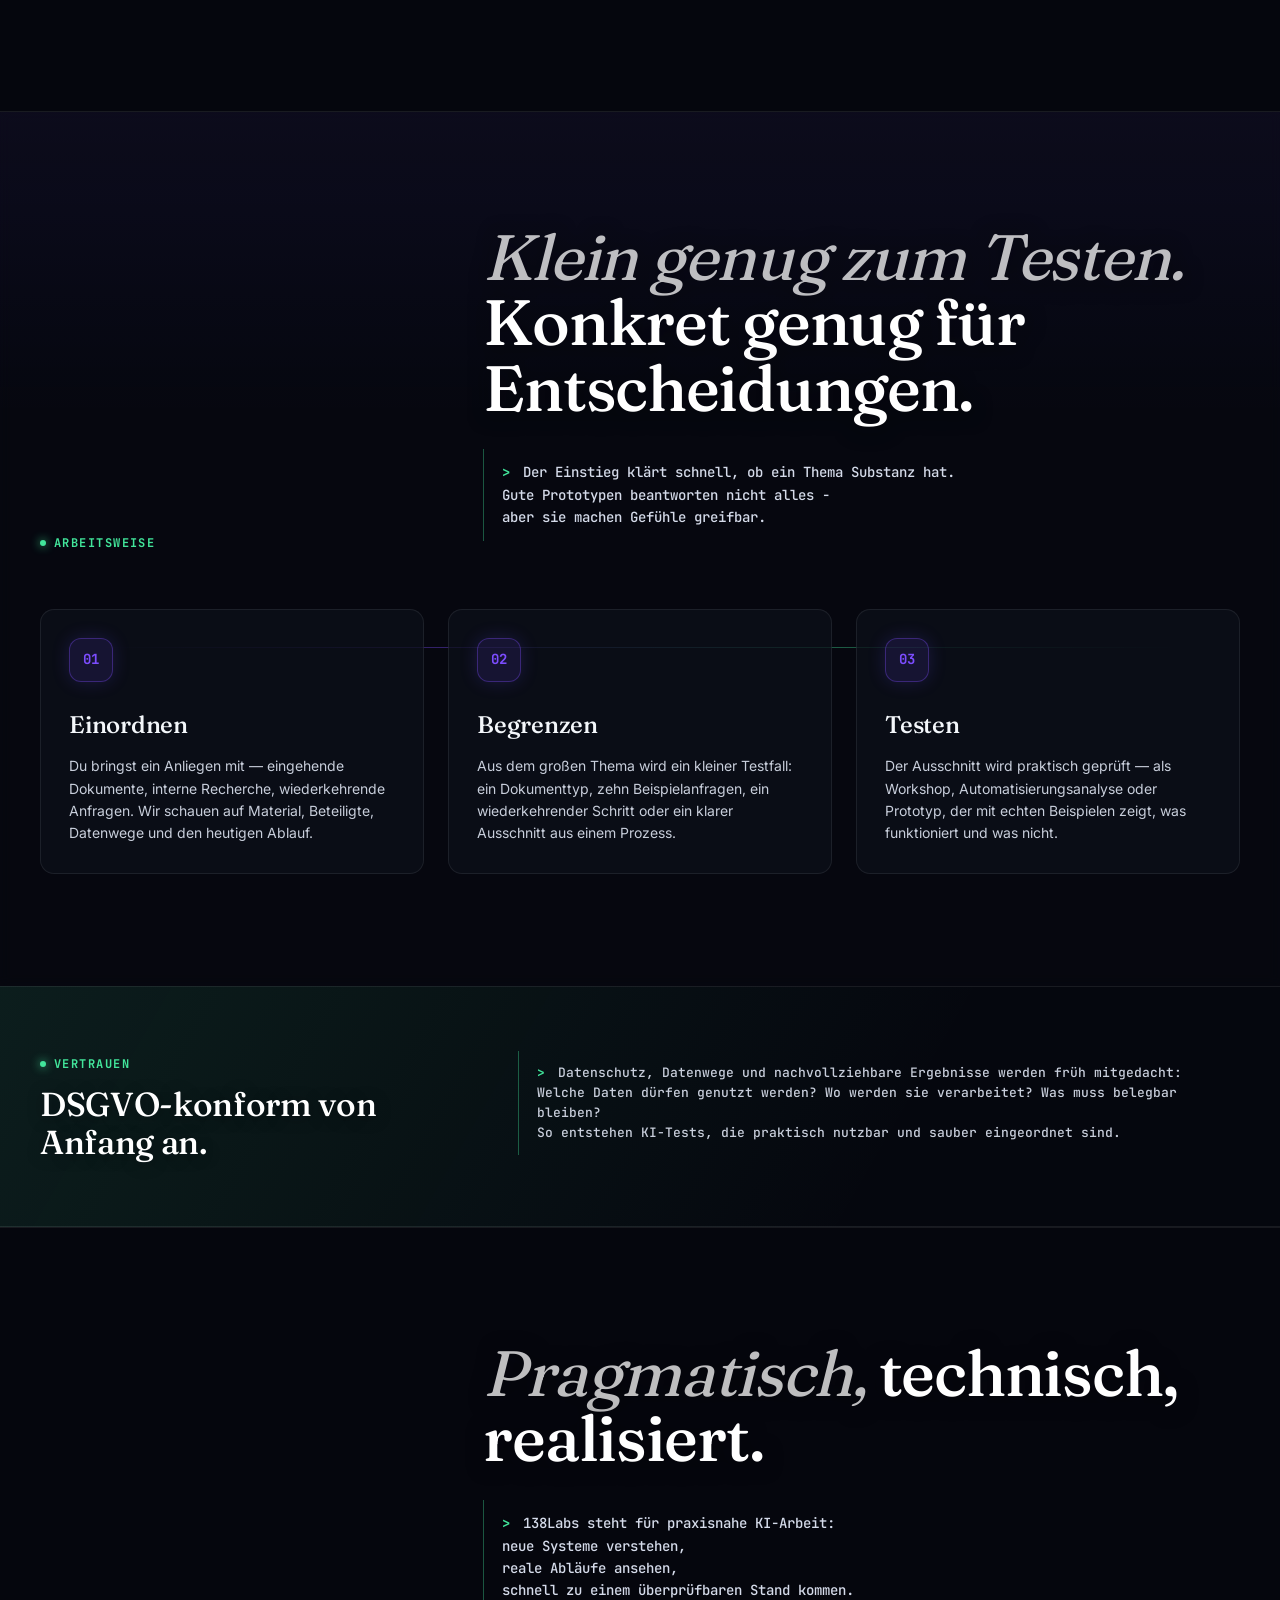
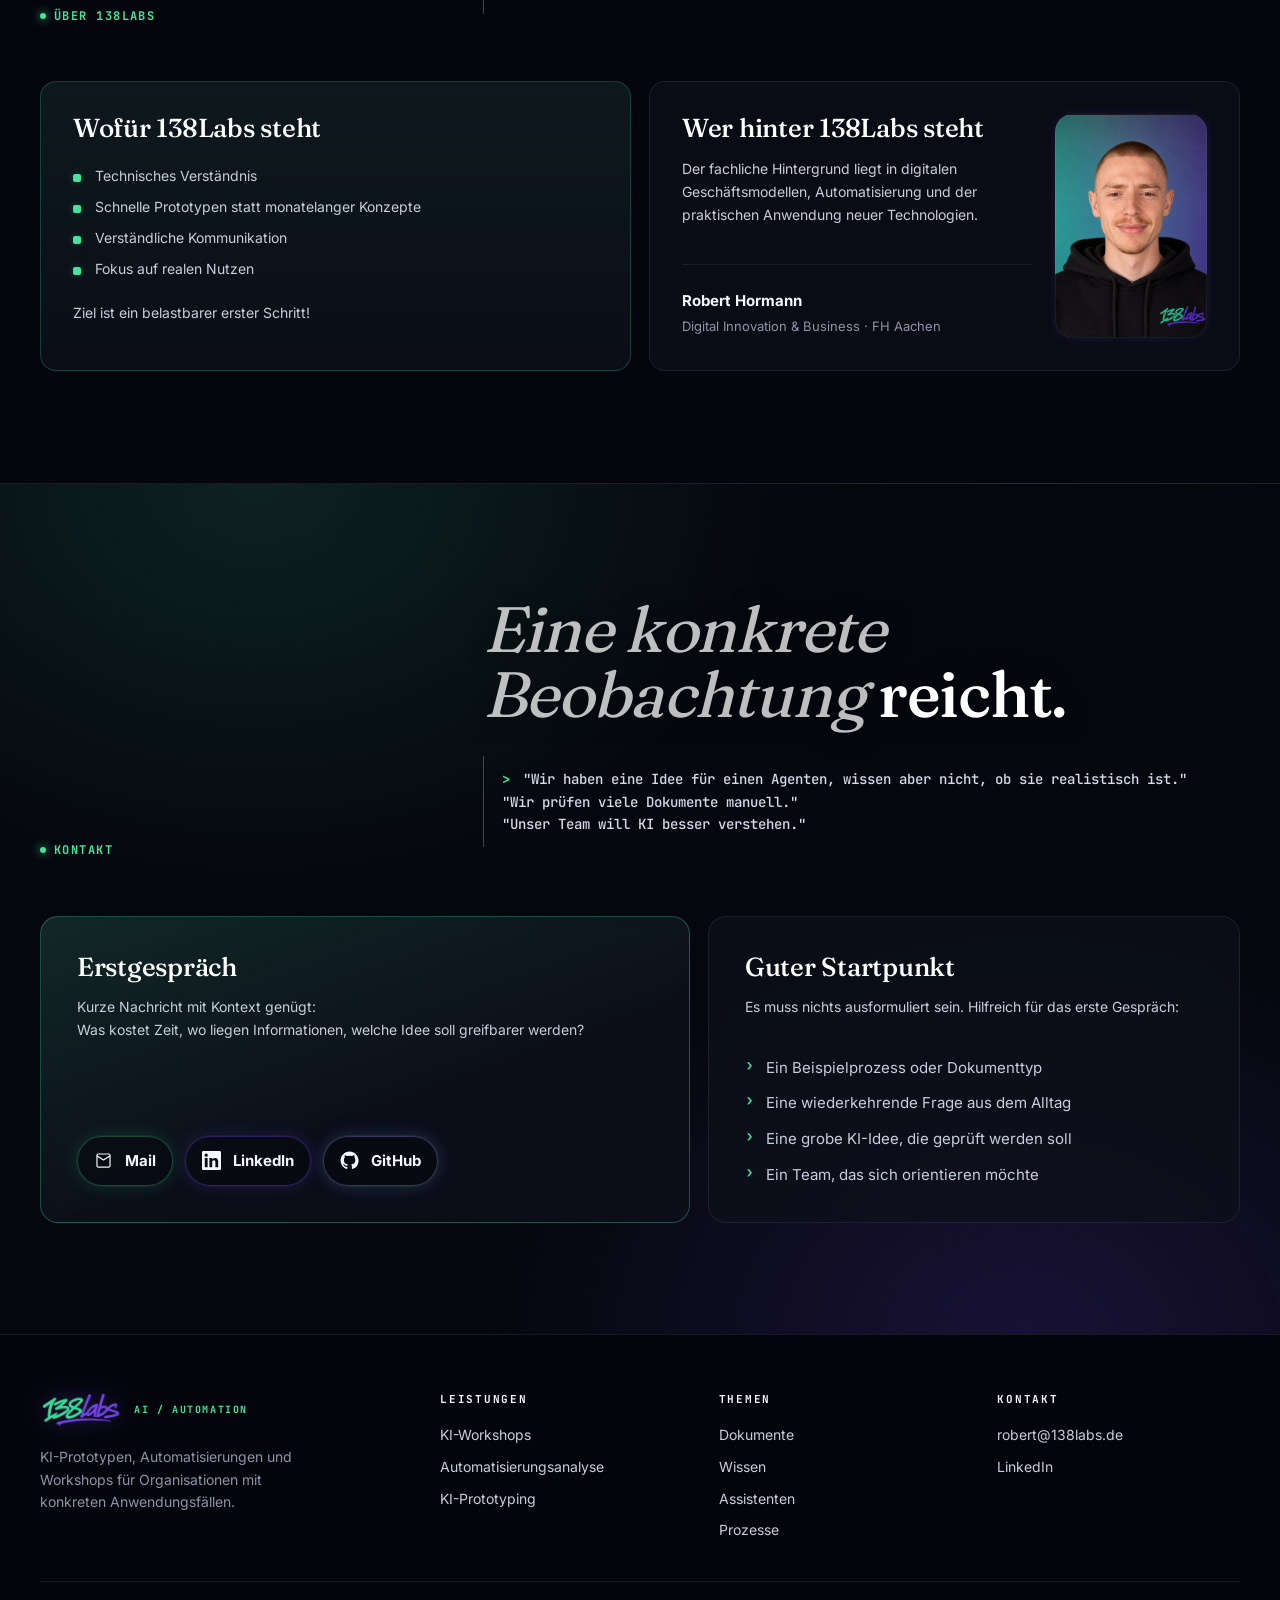
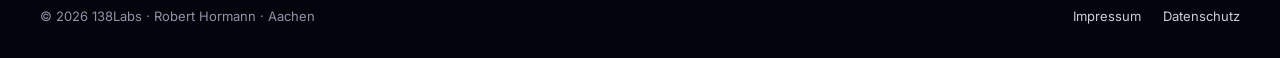
==== commit b7b4c8c3: "Align navigation styling" ====
--- a/index.html
+++ b/index.html
@@ -332,16 +332,38 @@
       display: flex;
       flex-wrap: wrap;
       align-items: center;
-      gap: 22px;
+      gap: 10px;
       transition: gap 180ms ease;
     }
 
     .site-nav a {
+      position: relative;
+      display: inline-flex;
+      align-items: center;
+      min-height: 34px;
+      padding: 8px 10px;
+      border: 1px solid transparent;
+      border-radius: 999px;
+      background: rgba(255, 255, 255, 0.018);
       color: var(--ink-soft);
-      font-size: 14px;
-      font-weight: 600;
+      font-family: var(--mono);
+      font-size: 11px;
+      font-weight: 700;
+      letter-spacing: 0.11em;
       text-decoration: none;
-      transition: color 160ms ease;
+      text-transform: uppercase;
+      transition: color 160ms ease, border-color 180ms ease, background 180ms ease, box-shadow 180ms ease, transform 180ms ease;
+    }
+
+    .site-nav a:not(.nav-cta)::before {
+      content: "";
+      width: 5px;
+      height: 5px;
+      margin-right: 8px;
+      border-radius: 999px;
+      background: rgba(66, 229, 155, 0.58);
+      box-shadow: 0 0 8px rgba(66, 229, 155, 0.16);
+      opacity: 0.64;
     }
 
     .site-header.is-condensed {
@@ -360,26 +382,37 @@
     }
 
     .site-header.is-condensed .site-nav {
-      gap: 16px;
+      gap: 8px;
     }
 
     .site-nav a:hover,
     .site-nav a:focus-visible {
       color: var(--ink);
       outline: none;
-    }
-
-    .nav-cta {
+      border-color: rgba(66, 229, 155, 0.22);
+      background: rgba(66, 229, 155, 0.055);
+      box-shadow: 0 0 18px rgba(66, 229, 155, 0.08);
+      transform: translateY(-1px);
+    }
+
+    .site-nav .nav-cta {
+      min-height: 42px;
       color: var(--charcoal) !important;
-      background: var(--green);
+      border-color: rgba(66, 229, 155, 0.78) !important;
+      background: linear-gradient(135deg, var(--green), #8bf3c0);
       border-radius: 999px;
-      padding: 9px 16px;
+      padding: 10px 17px;
+      font-family: var(--sans);
+      font-size: 14px;
       font-weight: 700;
+      letter-spacing: 0;
+      text-transform: none;
       transition: box-shadow 200ms ease, transform 200ms ease;
     }
 
-    .nav-cta:hover,
-    .nav-cta:focus-visible {
+    .site-nav .nav-cta:hover,
+    .site-nav .nav-cta:focus-visible {
+      background: linear-gradient(135deg, var(--green), #a2f7ce);
       box-shadow: 0 0 0 4px rgba(66, 229, 155, 0.18), 0 0 24px rgba(66, 229, 155, 0.35);
       transform: translateY(-1px);
     }
@@ -1572,7 +1605,8 @@
       }
 
       .site-nav a {
-        font-size: 13px;
+        min-height: 40px;
+        font-size: 11px;
         padding: 10px 12px;
         border-radius: 12px;
       }
@@ -1587,7 +1621,7 @@
       }
 
       .site-header.is-condensed .site-nav a {
-        font-size: 13px;
+        font-size: 11px;
       }
 
       .nav-cta {
@@ -1709,7 +1743,7 @@
       }
 
       .site-nav a {
-        font-size: 12px;
+        font-size: 10px;
       }
 
       .nav-cta {
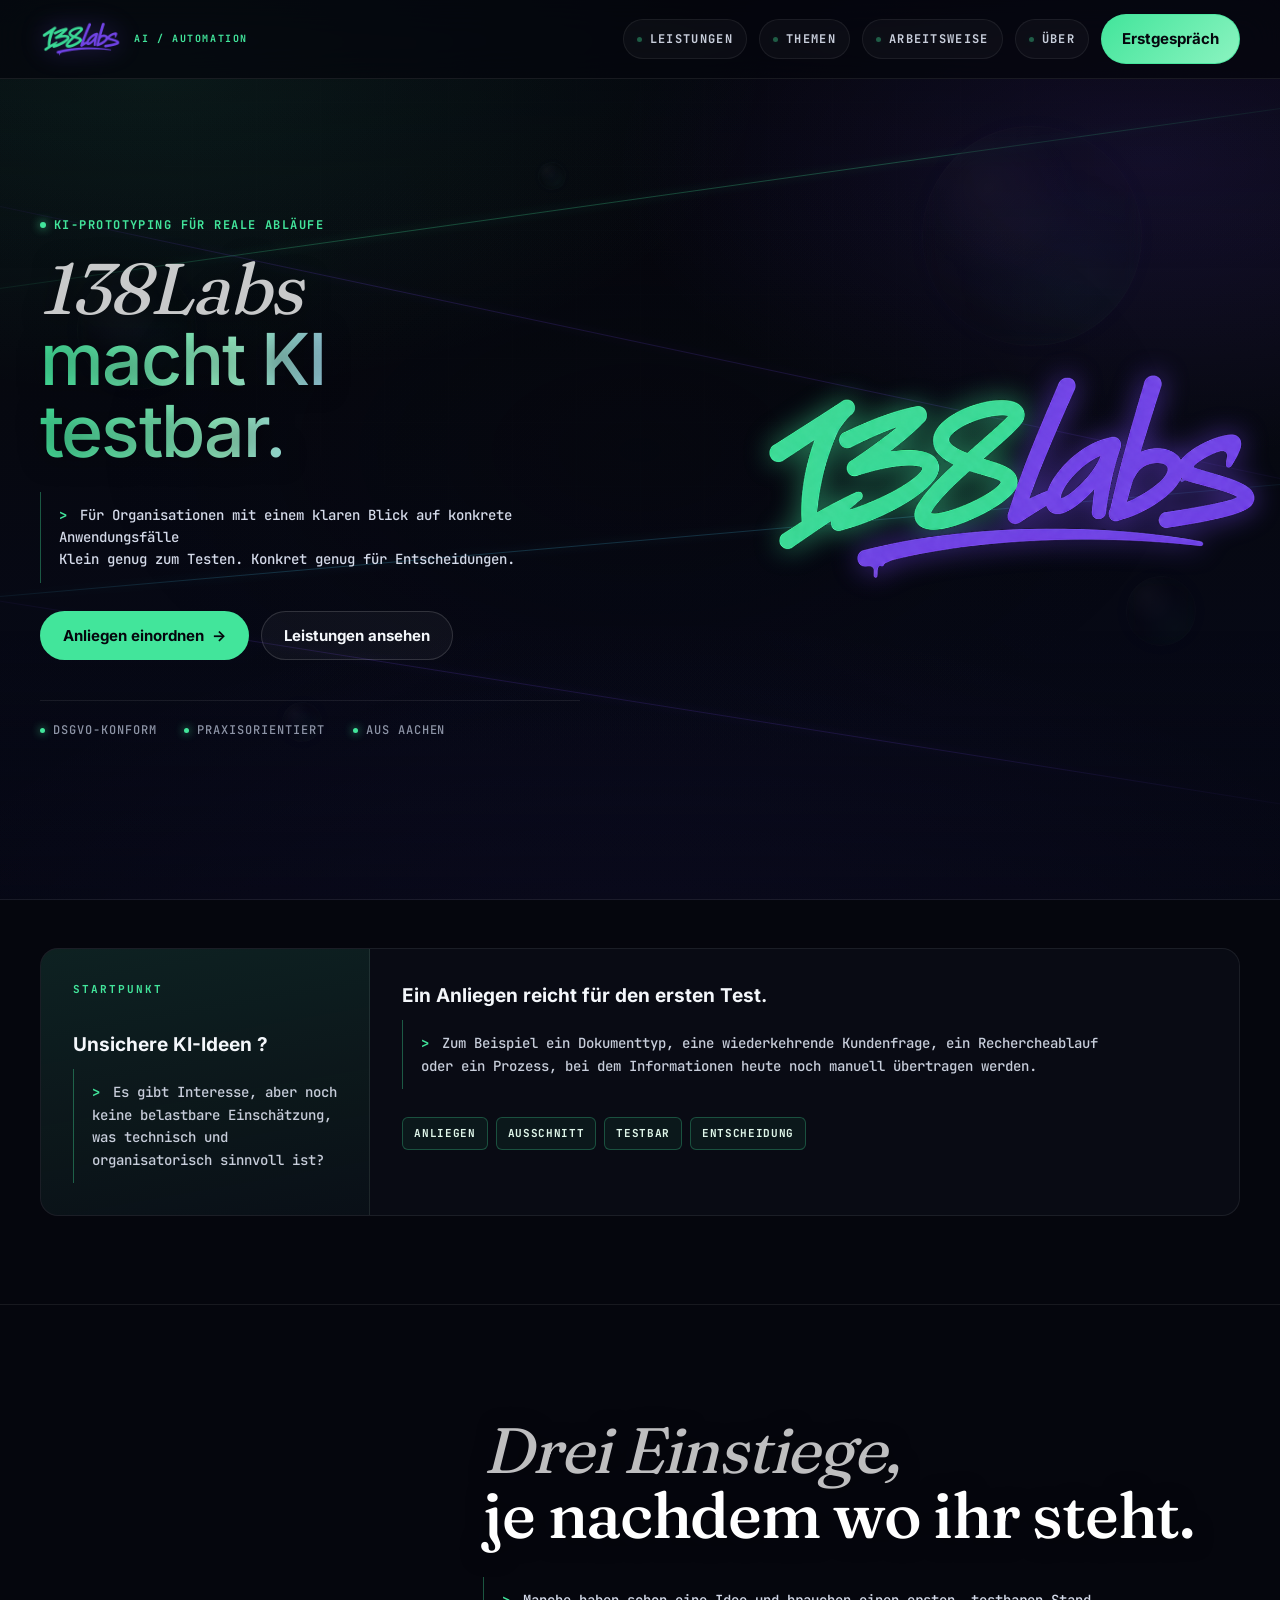
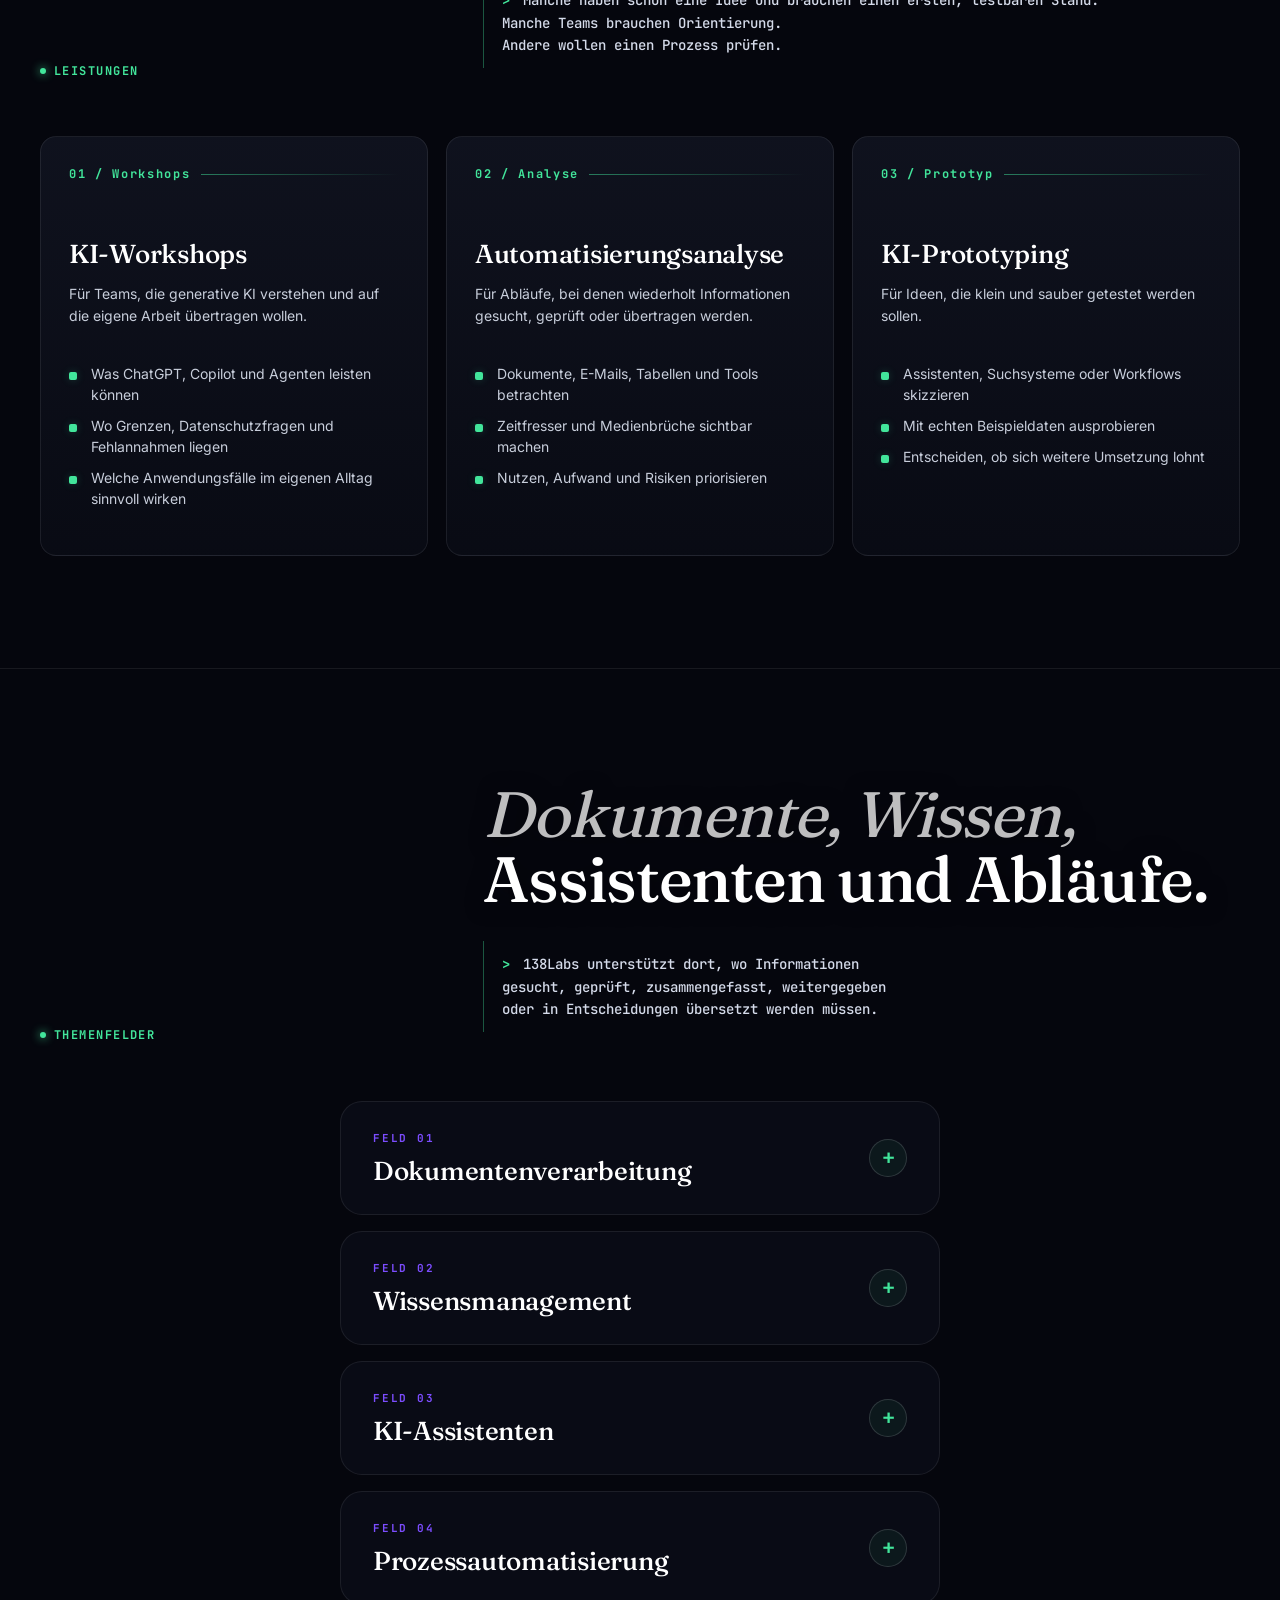
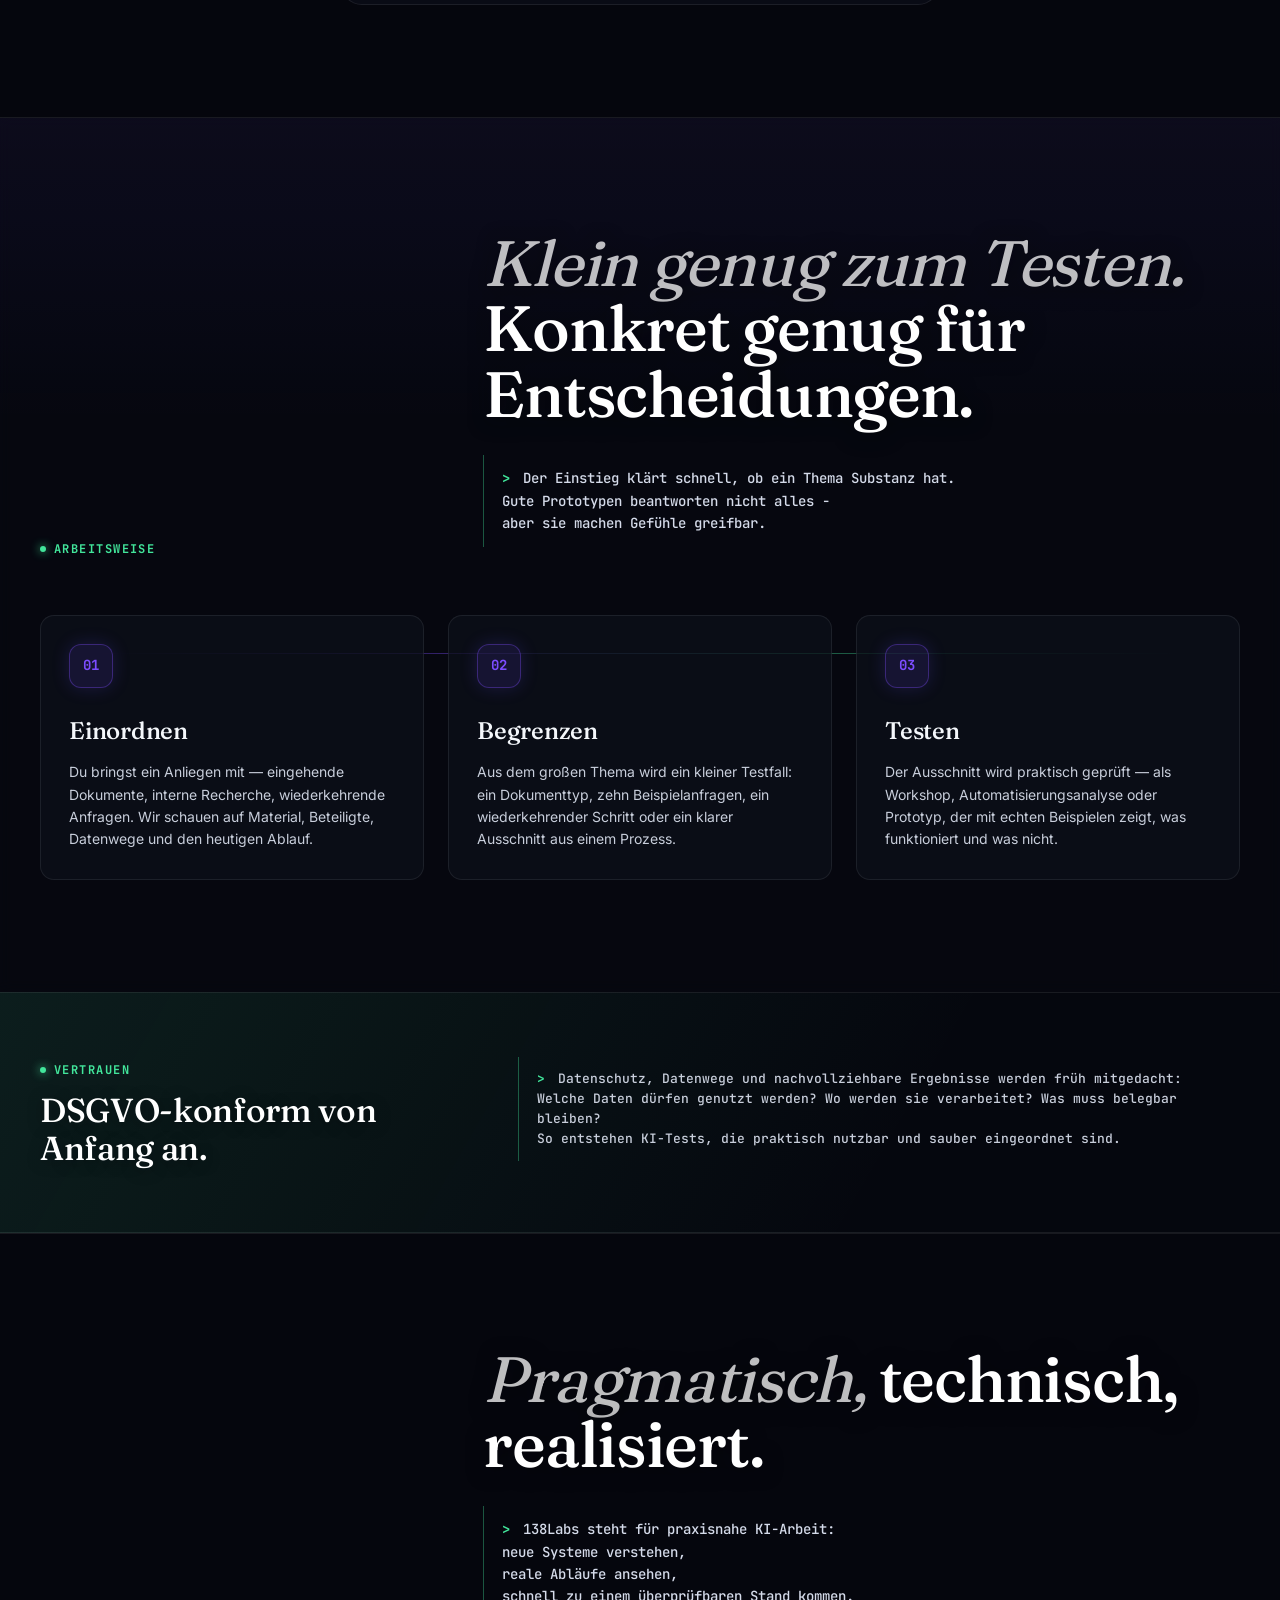
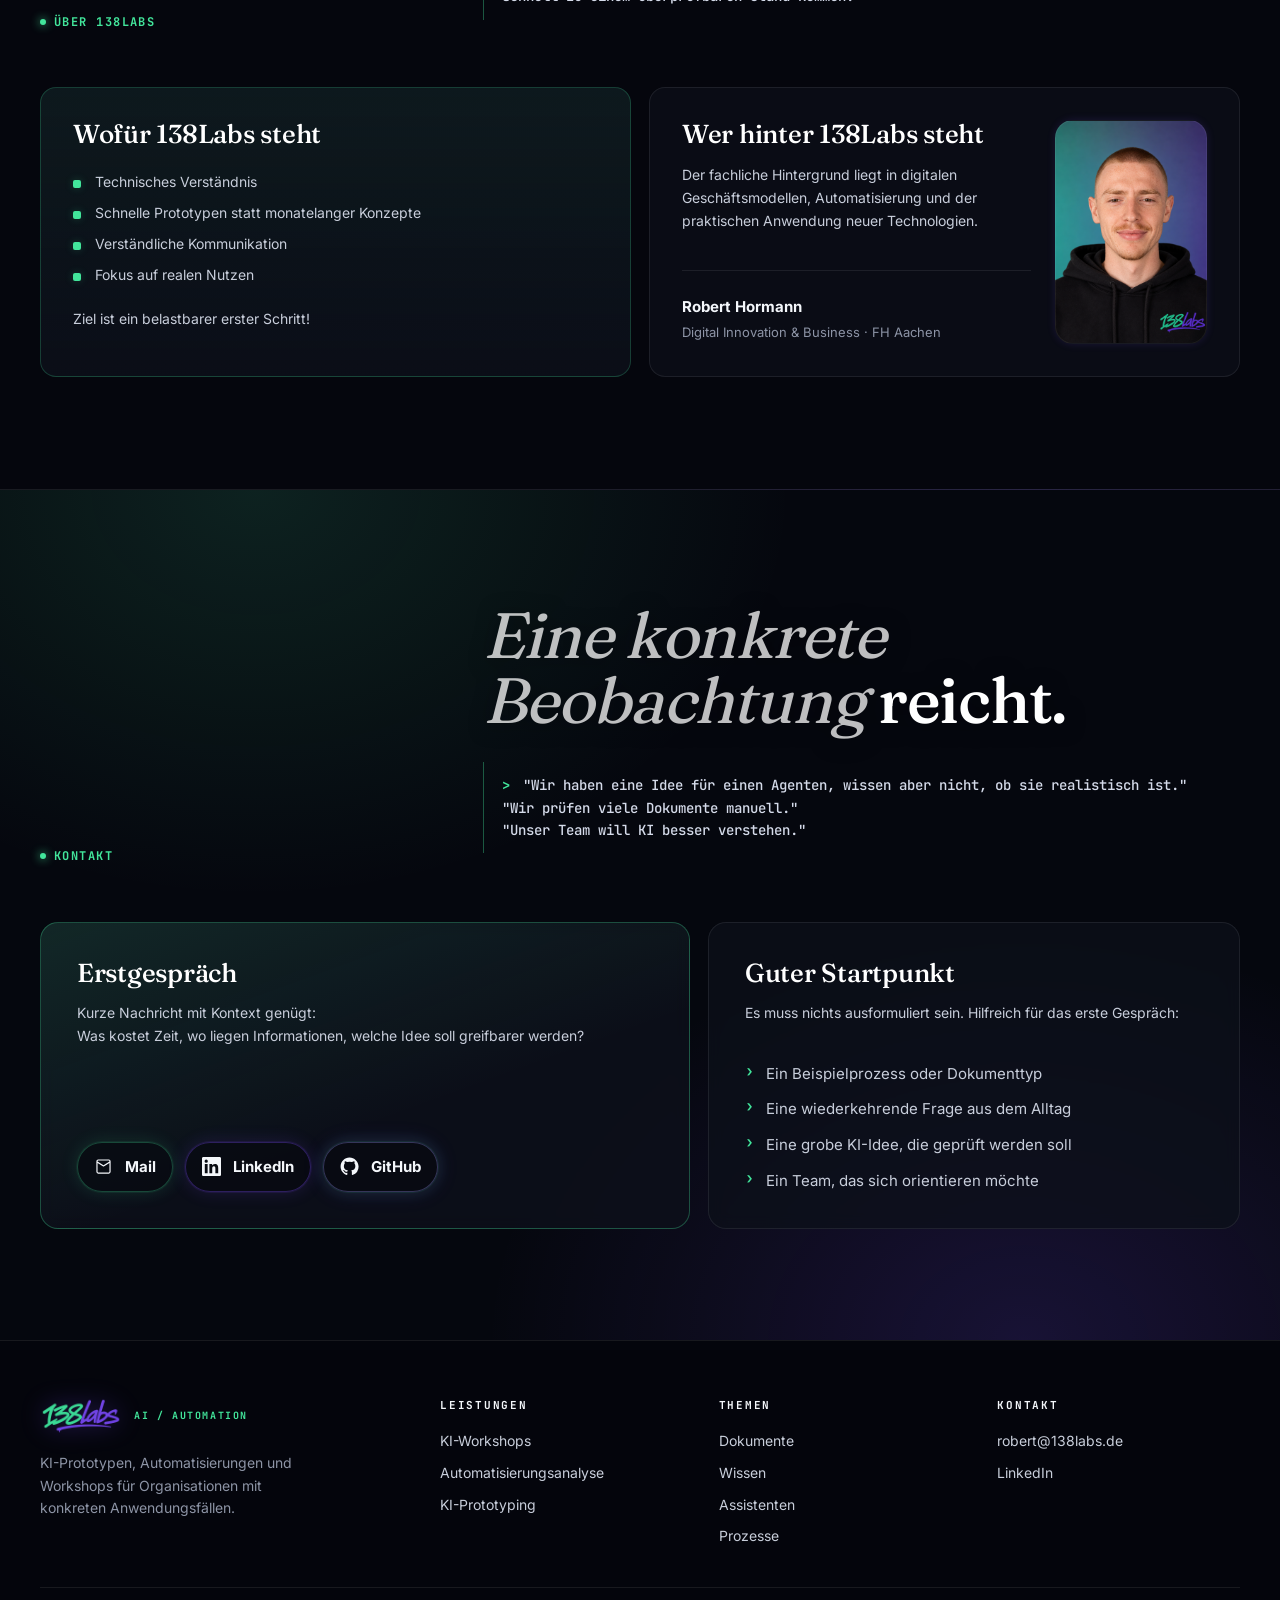
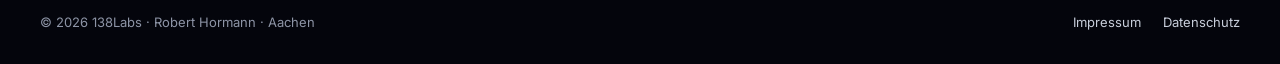
==== commit a8284194: "Make desktop navigation more prominent" ====
--- a/index.html
+++ b/index.html
@@ -226,15 +226,15 @@
       position: sticky;
       top: 0;
       z-index: 30;
-      background: rgba(5, 6, 13, 0.62);
+      background: rgba(5, 6, 13, 0.72);
       backdrop-filter: blur(18px);
       -webkit-backdrop-filter: blur(18px);
-      border-bottom: 1px solid var(--line);
+      border-bottom: 1px solid rgba(255, 255, 255, 0.08);
       transition: background 180ms ease, border-color 180ms ease, box-shadow 180ms ease;
     }
 
     .site-header .shell {
-      min-height: 72px;
+      min-height: 78px;
       display: flex;
       align-items: center;
       justify-content: space-between;
@@ -332,7 +332,7 @@
       display: flex;
       flex-wrap: wrap;
       align-items: center;
-      gap: 10px;
+      gap: 12px;
       transition: gap 180ms ease;
     }
 
@@ -340,14 +340,14 @@
       position: relative;
       display: inline-flex;
       align-items: center;
-      min-height: 34px;
-      padding: 8px 10px;
-      border: 1px solid transparent;
+      min-height: 40px;
+      padding: 10px 13px;
+      border: 1px solid rgba(255, 255, 255, 0.065);
       border-radius: 999px;
-      background: rgba(255, 255, 255, 0.018);
+      background: rgba(255, 255, 255, 0.032);
       color: var(--ink-soft);
       font-family: var(--mono);
-      font-size: 11px;
+      font-size: 12px;
       font-weight: 700;
       letter-spacing: 0.11em;
       text-decoration: none;
@@ -367,9 +367,9 @@
     }
 
     .site-header.is-condensed {
-      background: rgba(5, 6, 13, 0.88);
-      border-bottom-color: rgba(255, 255, 255, 0.12);
-      box-shadow: 0 12px 34px rgba(0, 0, 0, 0.24);
+      background: rgba(5, 6, 13, 0.92);
+      border-bottom-color: rgba(66, 229, 155, 0.14);
+      box-shadow: 0 14px 38px rgba(0, 0, 0, 0.3), 0 0 28px rgba(66, 229, 155, 0.04);
     }
 
     .site-header.is-condensed .shell {
@@ -383,27 +383,33 @@
 
     .site-header.is-condensed .site-nav {
       gap: 8px;
+    }
+
+    .site-header.is-condensed .site-nav a {
+      min-height: 36px;
+      padding: 8px 11px;
+      font-size: 11px;
     }
 
     .site-nav a:hover,
     .site-nav a:focus-visible {
       color: var(--ink);
       outline: none;
-      border-color: rgba(66, 229, 155, 0.22);
-      background: rgba(66, 229, 155, 0.055);
-      box-shadow: 0 0 18px rgba(66, 229, 155, 0.08);
+      border-color: rgba(66, 229, 155, 0.32);
+      background: rgba(66, 229, 155, 0.075);
+      box-shadow: 0 0 20px rgba(66, 229, 155, 0.12);
       transform: translateY(-1px);
     }
 
     .site-nav .nav-cta {
-      min-height: 42px;
+      min-height: 46px;
       color: var(--charcoal) !important;
       border-color: rgba(66, 229, 155, 0.78) !important;
       background: linear-gradient(135deg, var(--green), #8bf3c0);
       border-radius: 999px;
-      padding: 10px 17px;
+      padding: 12px 20px;
       font-family: var(--sans);
-      font-size: 14px;
+      font-size: 15px;
       font-weight: 700;
       letter-spacing: 0;
       text-transform: none;
@@ -415,6 +421,12 @@
       background: linear-gradient(135deg, var(--green), #a2f7ce);
       box-shadow: 0 0 0 4px rgba(66, 229, 155, 0.18), 0 0 24px rgba(66, 229, 155, 0.35);
       transform: translateY(-1px);
+    }
+
+    .site-header.is-condensed .site-nav .nav-cta {
+      min-height: 40px;
+      padding: 9px 16px;
+      font-size: 14px;
     }
 
     /* ===========================================================
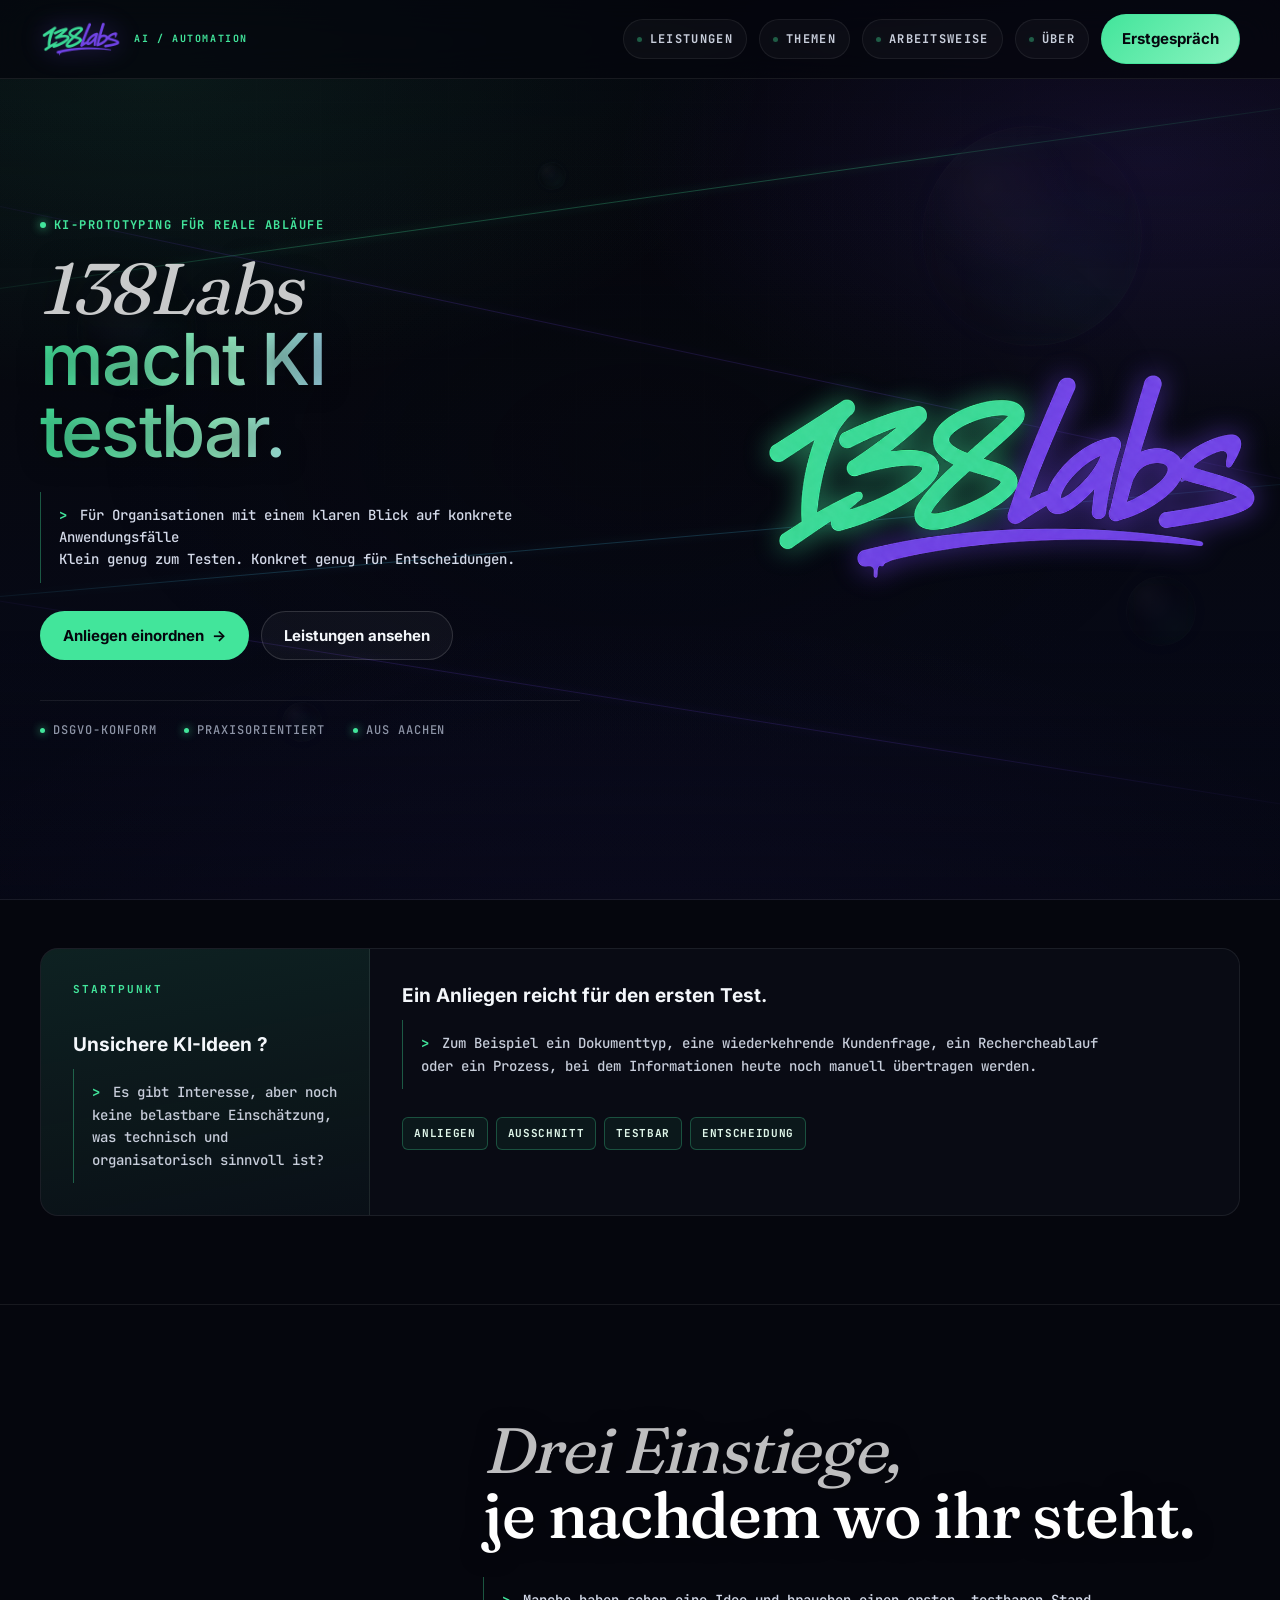
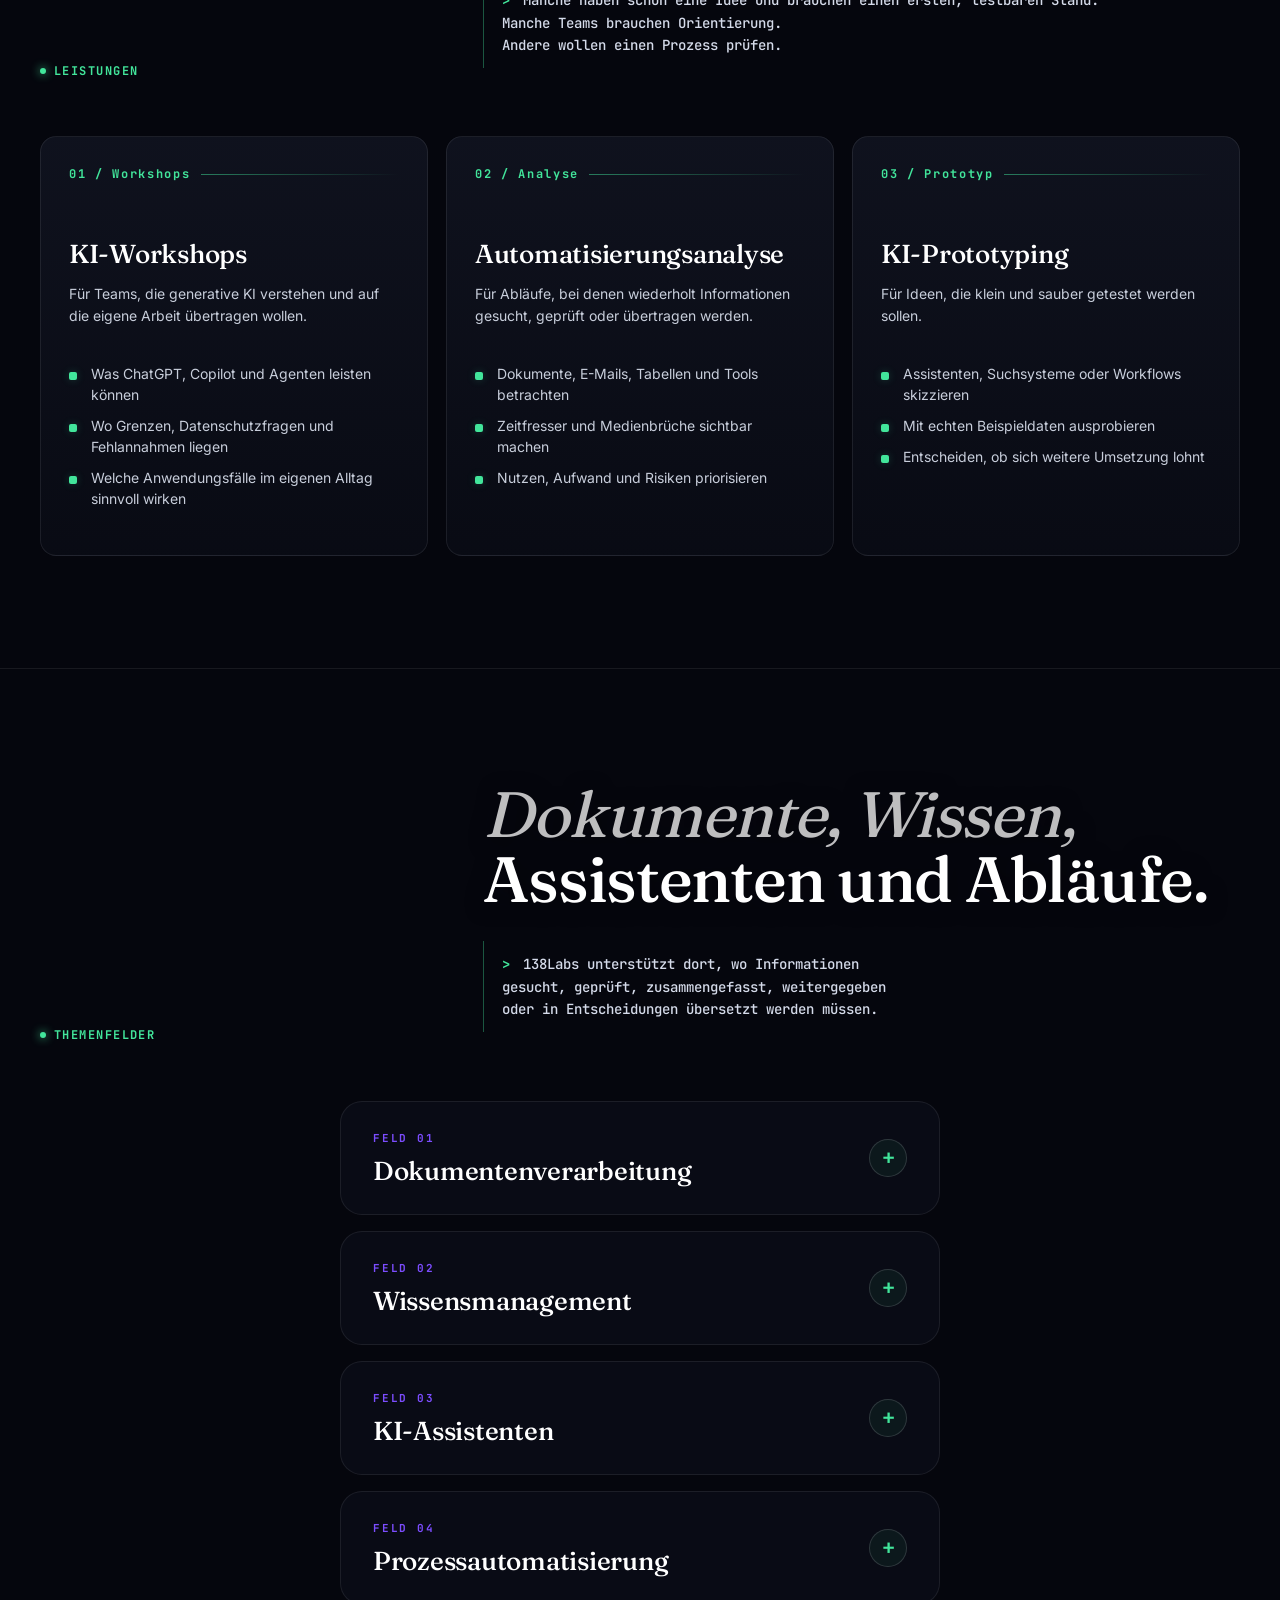
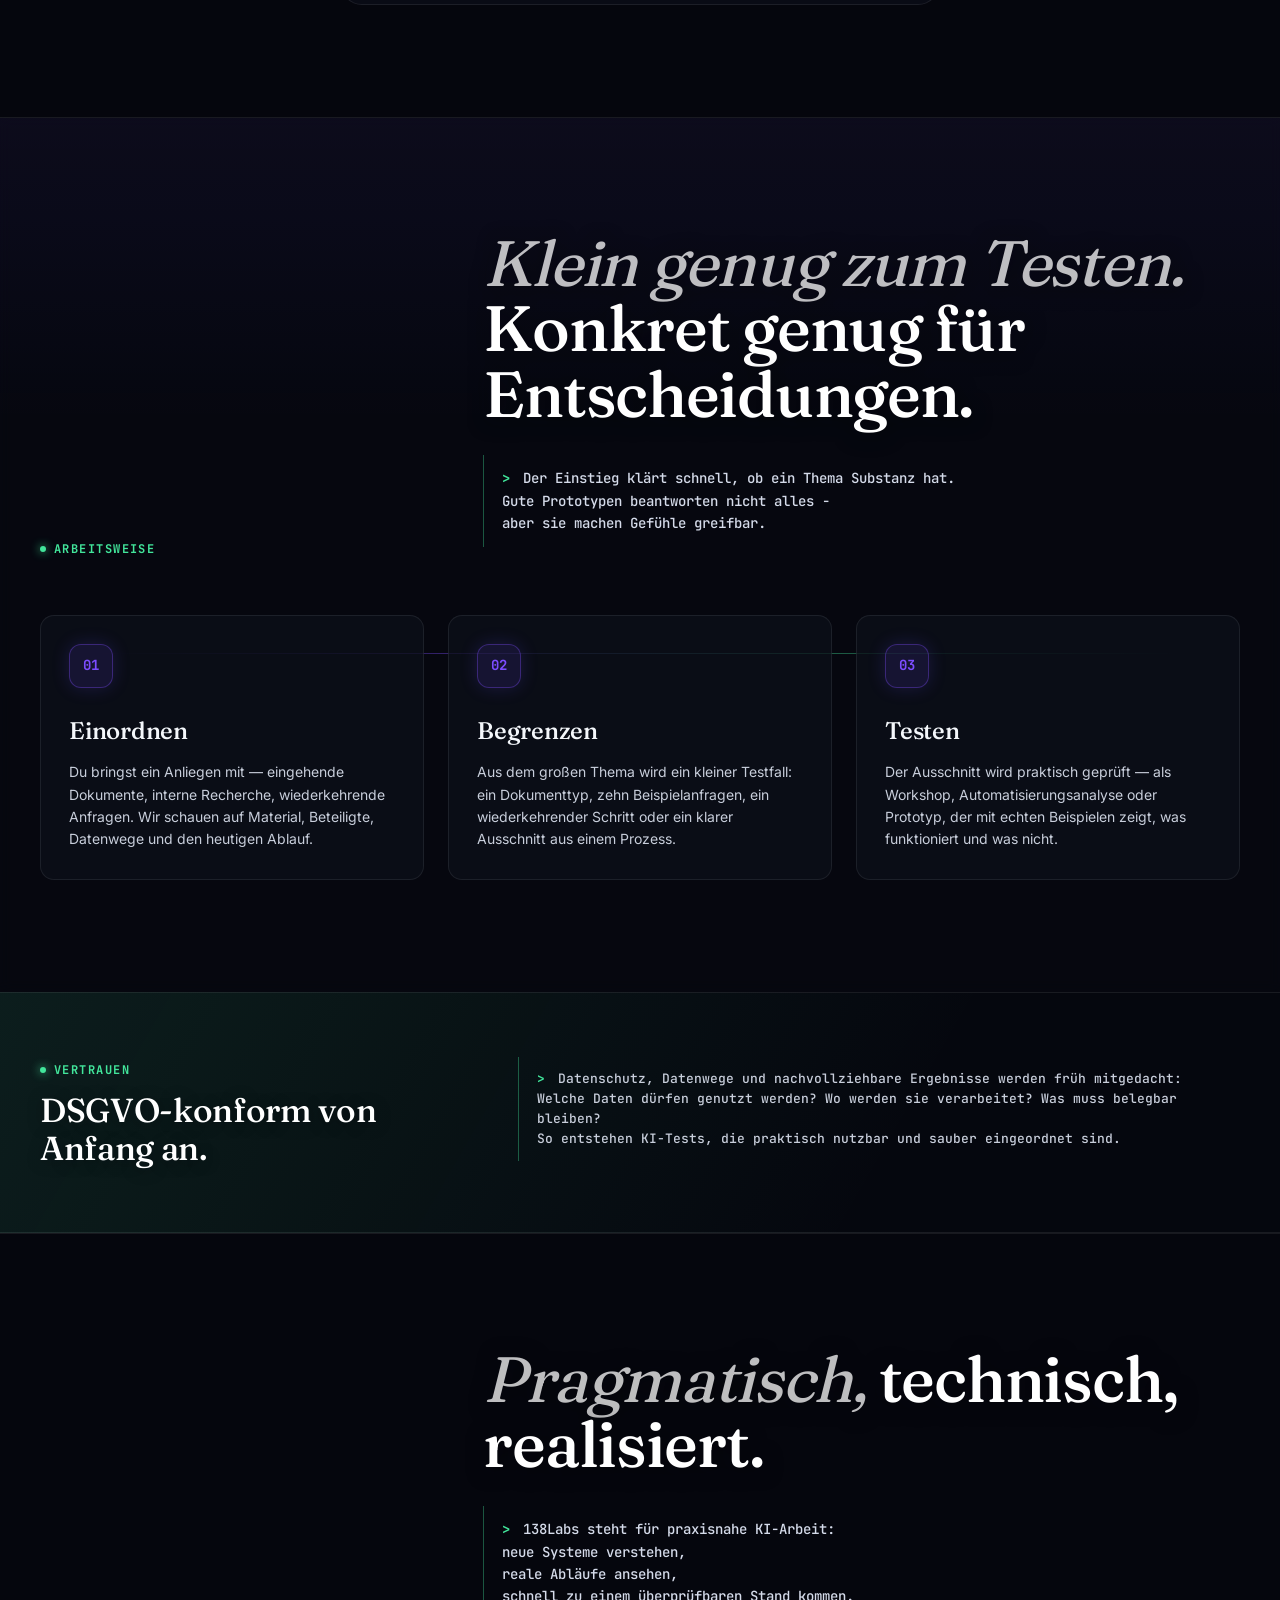
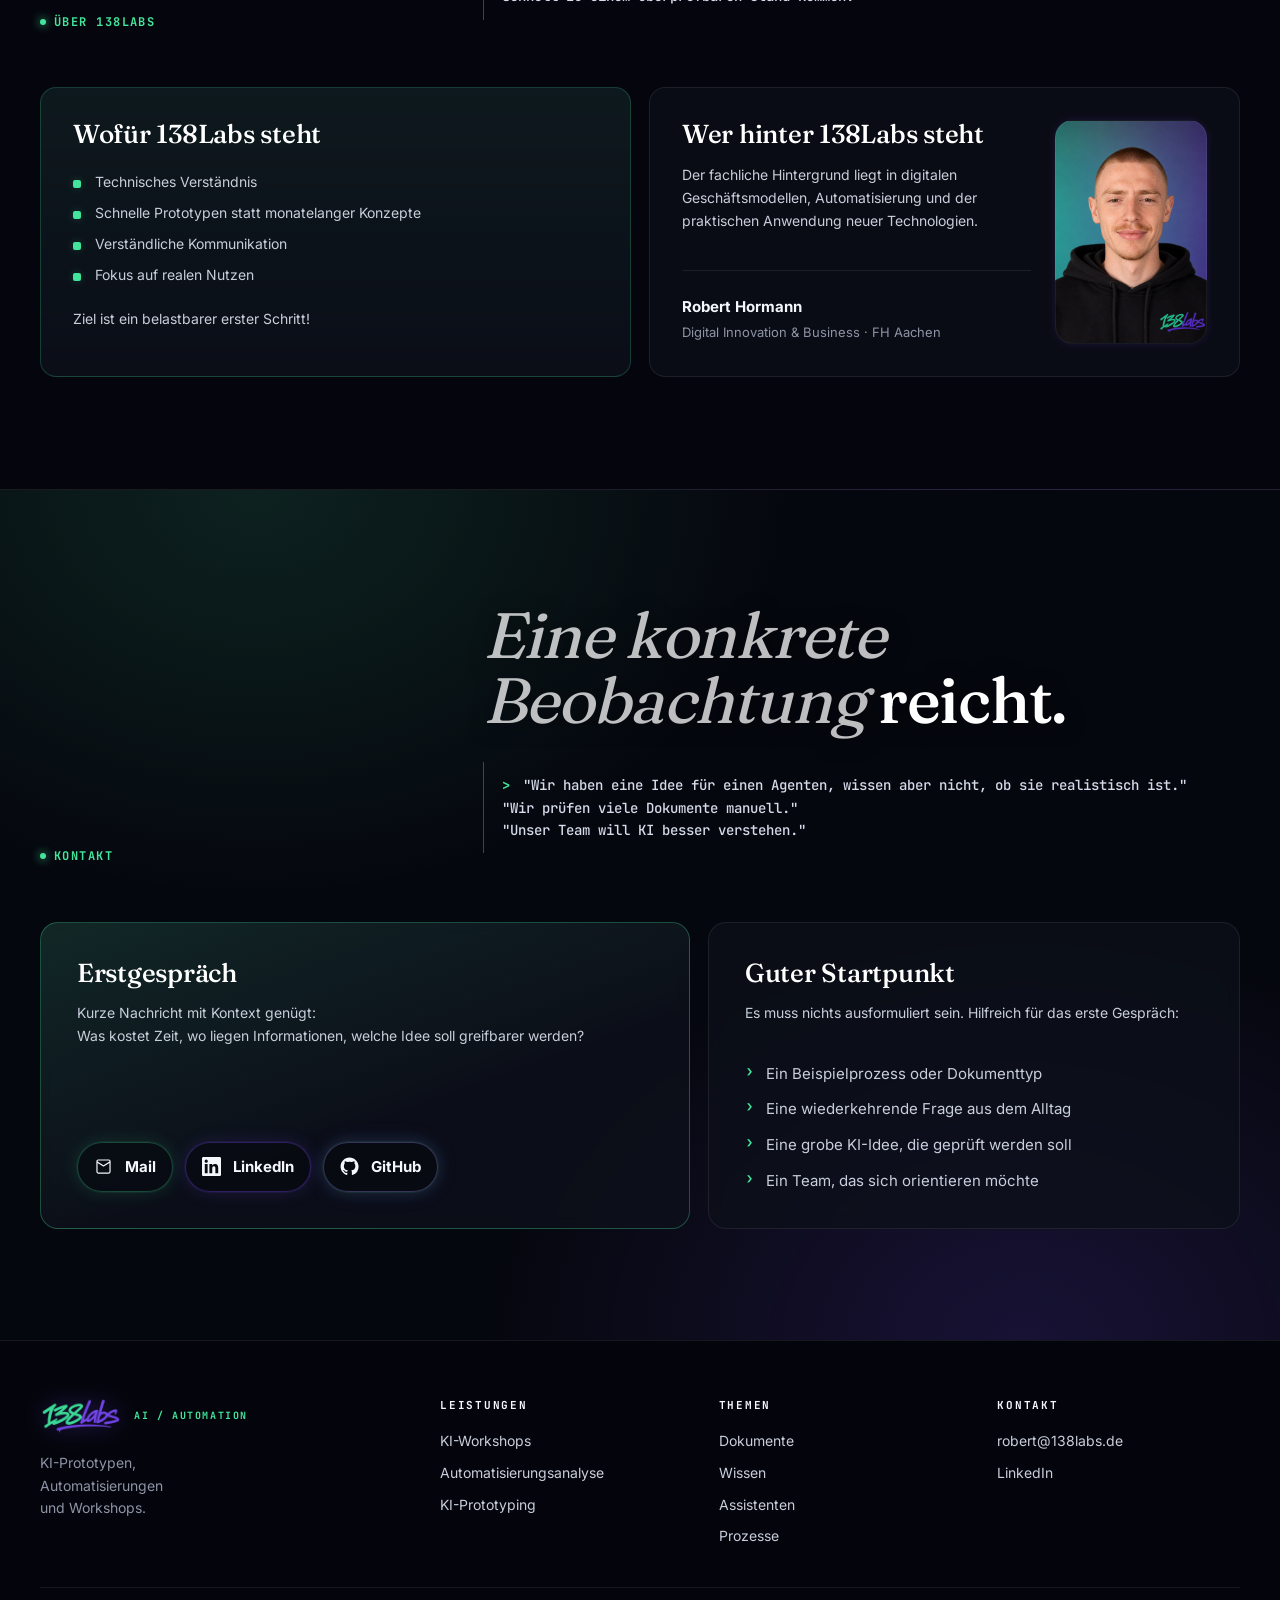
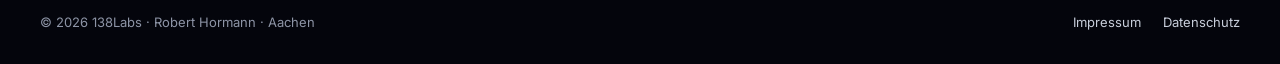
==== commit d4acabae: "Tighten footer brand copy" ====
--- a/index.html
+++ b/index.html
@@ -2192,7 +2192,7 @@
             <img src="logo-transparent-360.png" alt="" />
             <span class="brand-text"><small>AI / Automation</small></span>
           </a>
-          <p>KI-Prototypen, Automatisierungen und Workshops für Organisationen mit konkreten Anwendungsfällen.</p>
+          <p>KI-Prototypen,<br> Automatisierungen<br> und Workshops.</p>
         </div>
         <div>
           <h4>Leistungen</h4>
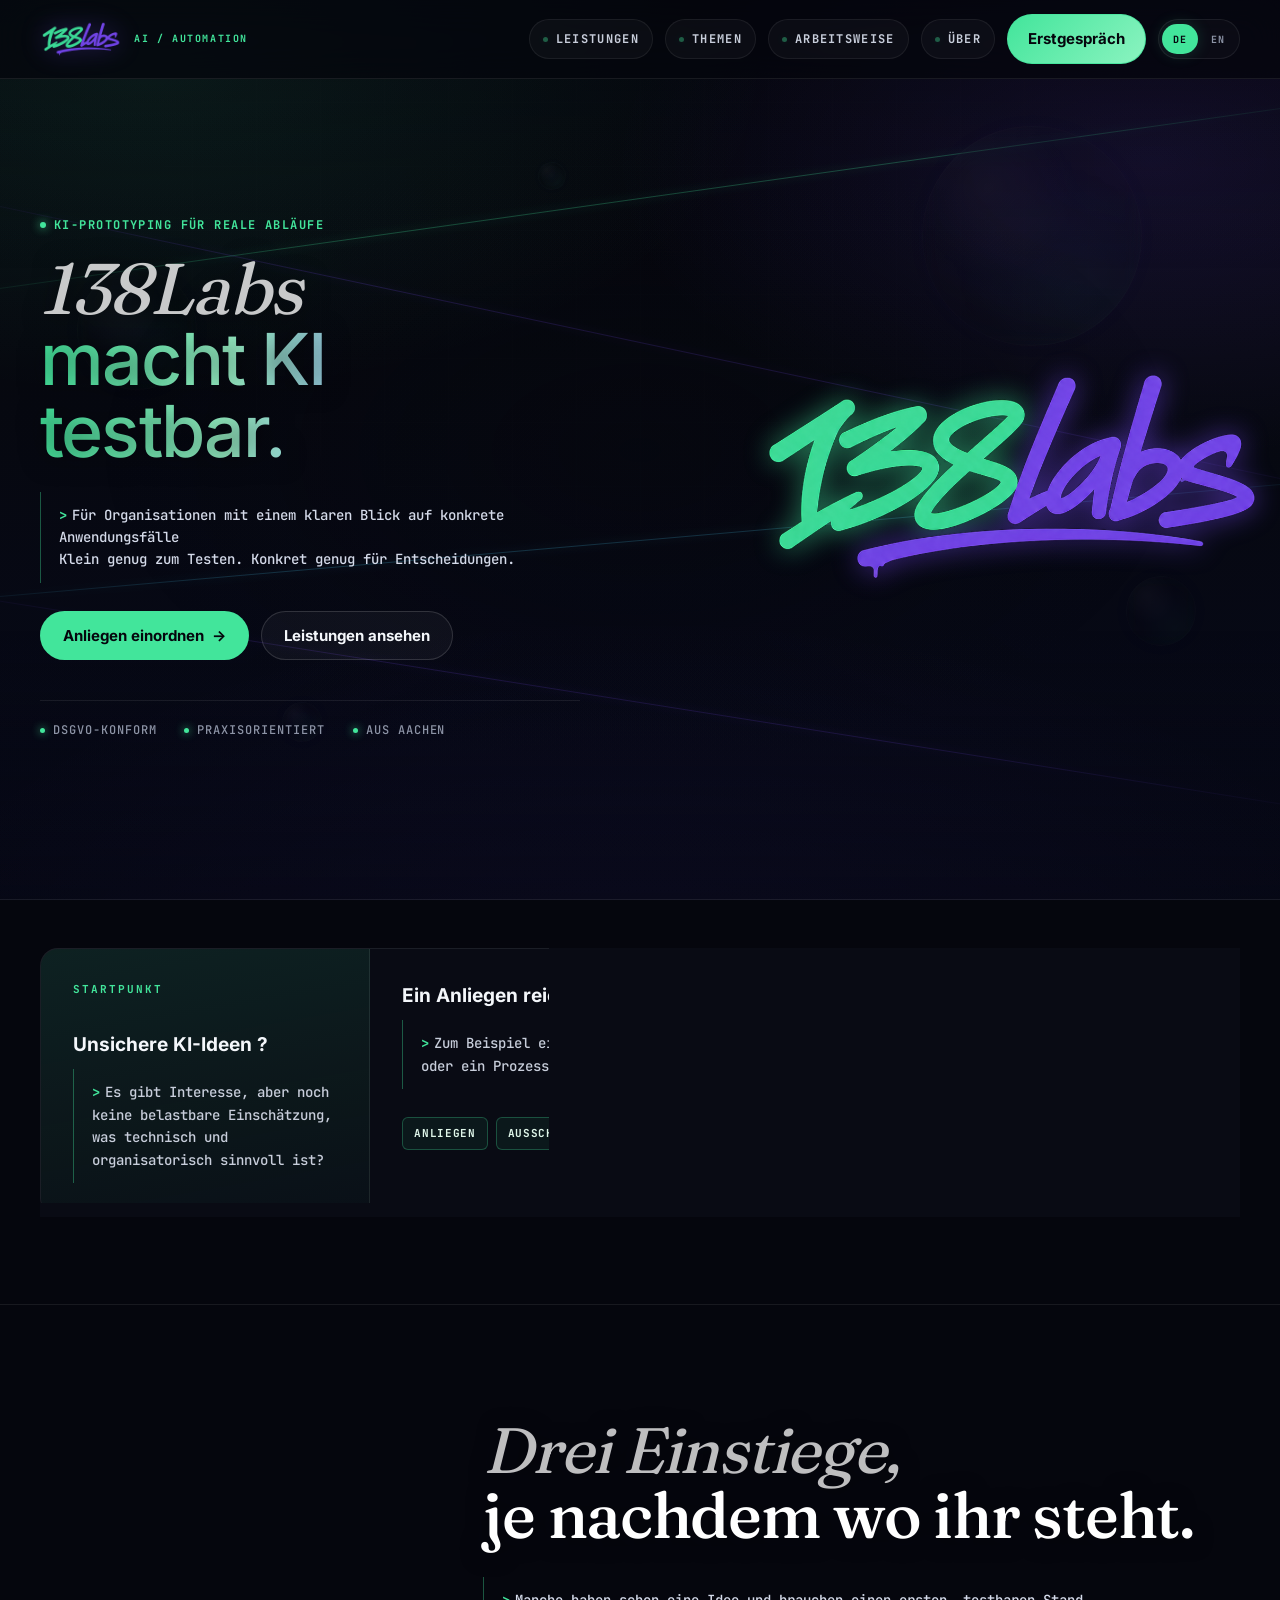
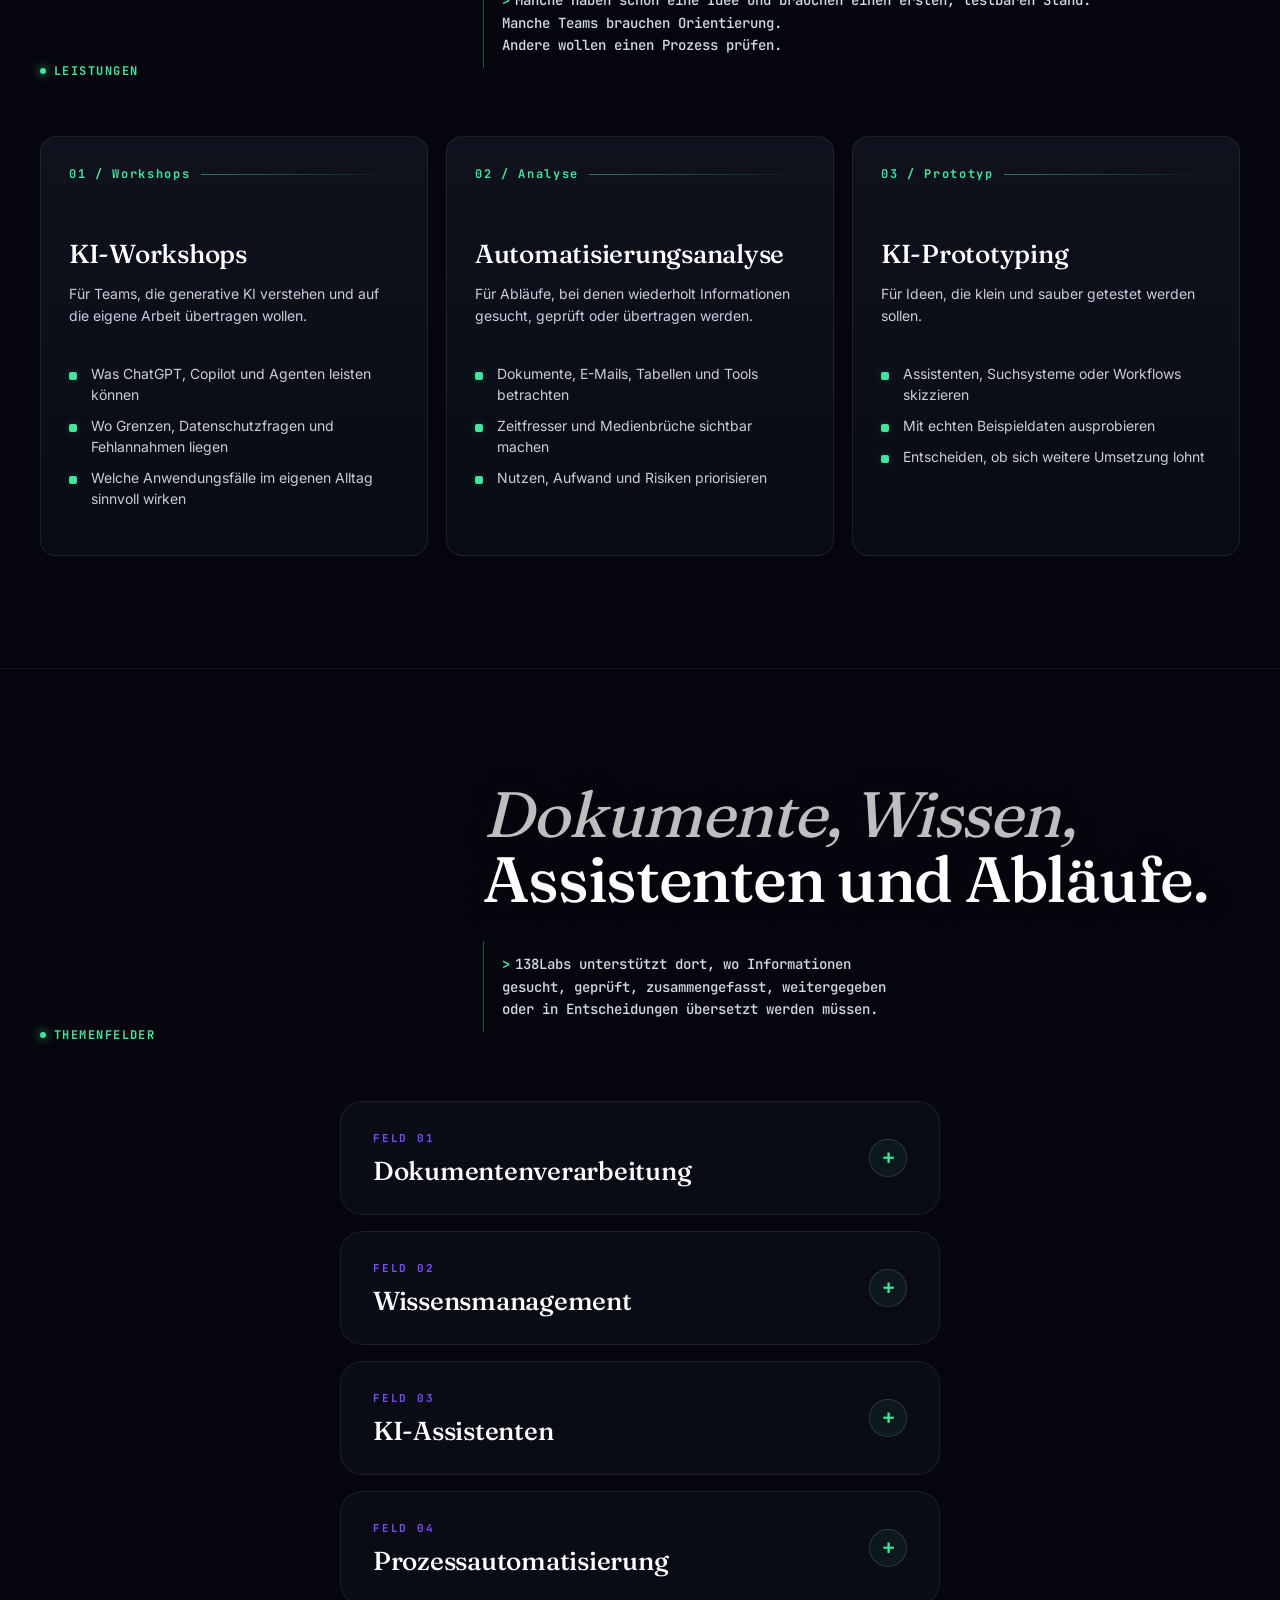
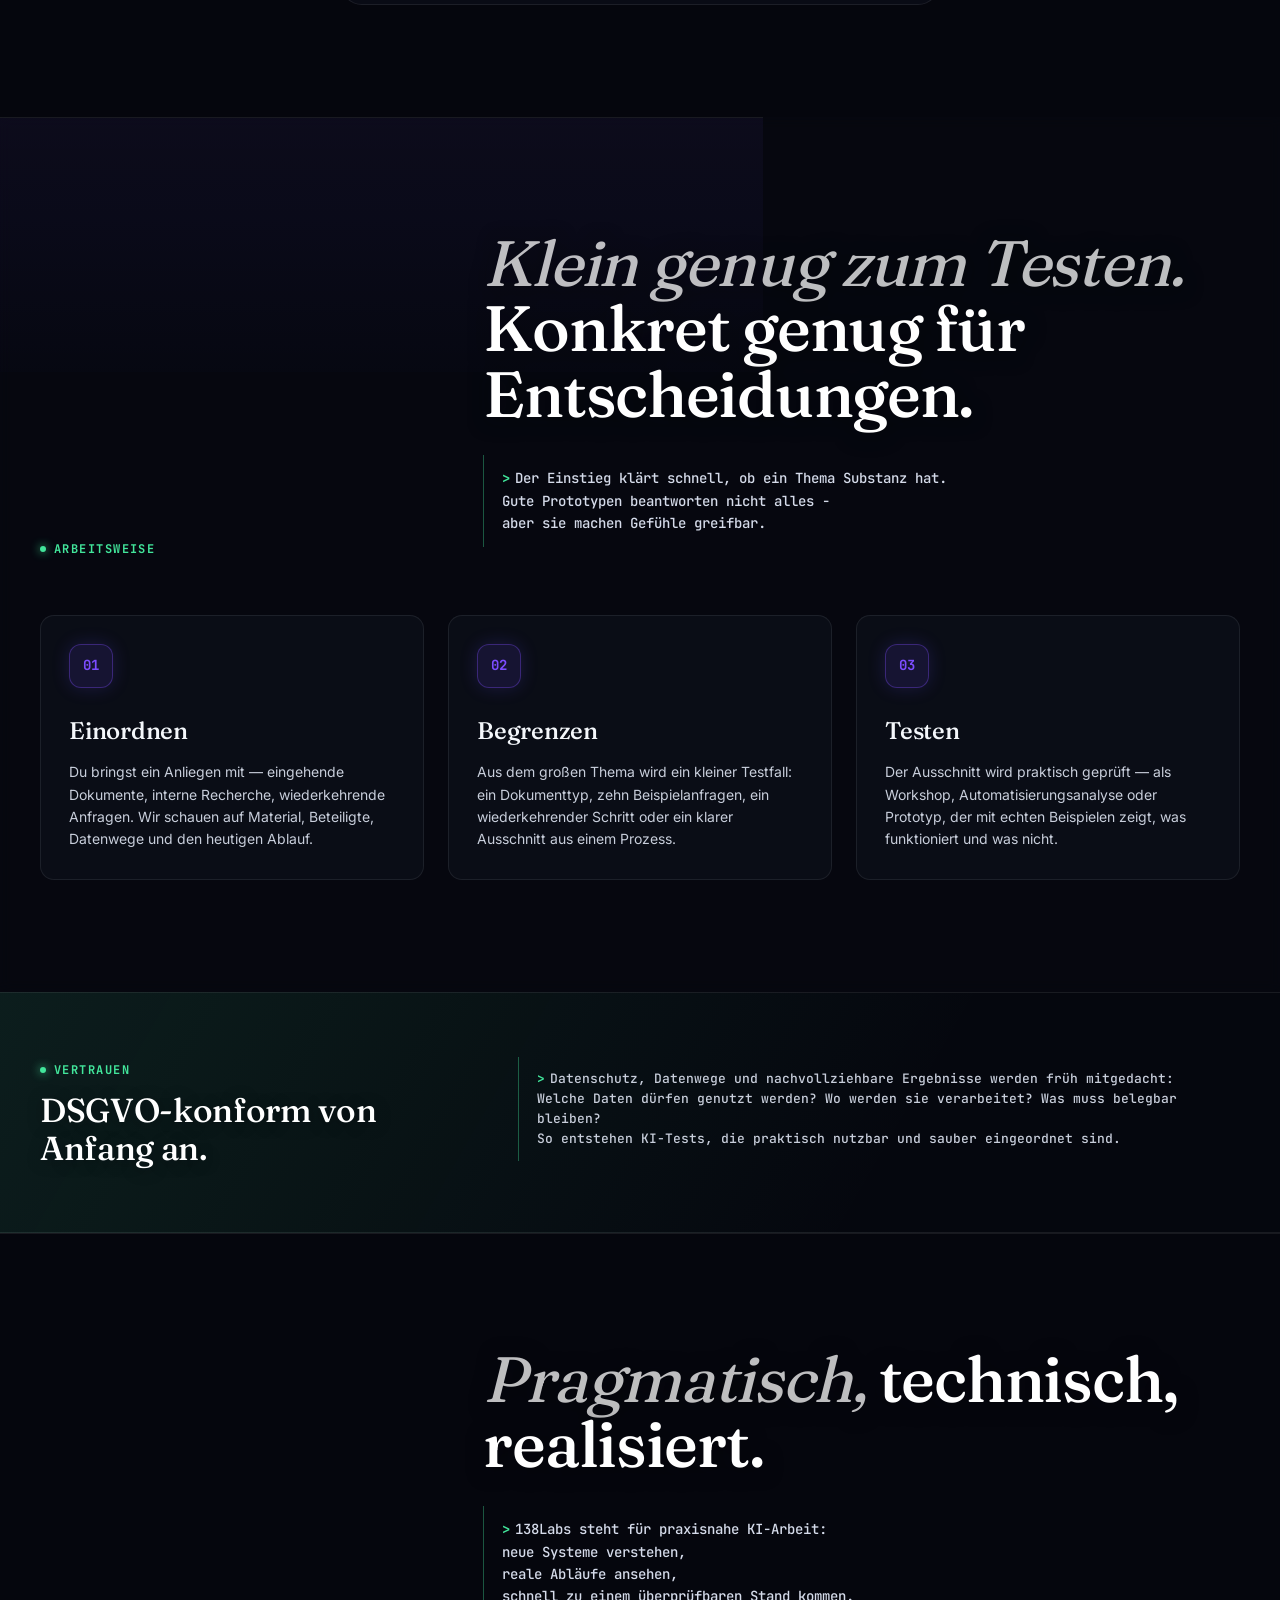
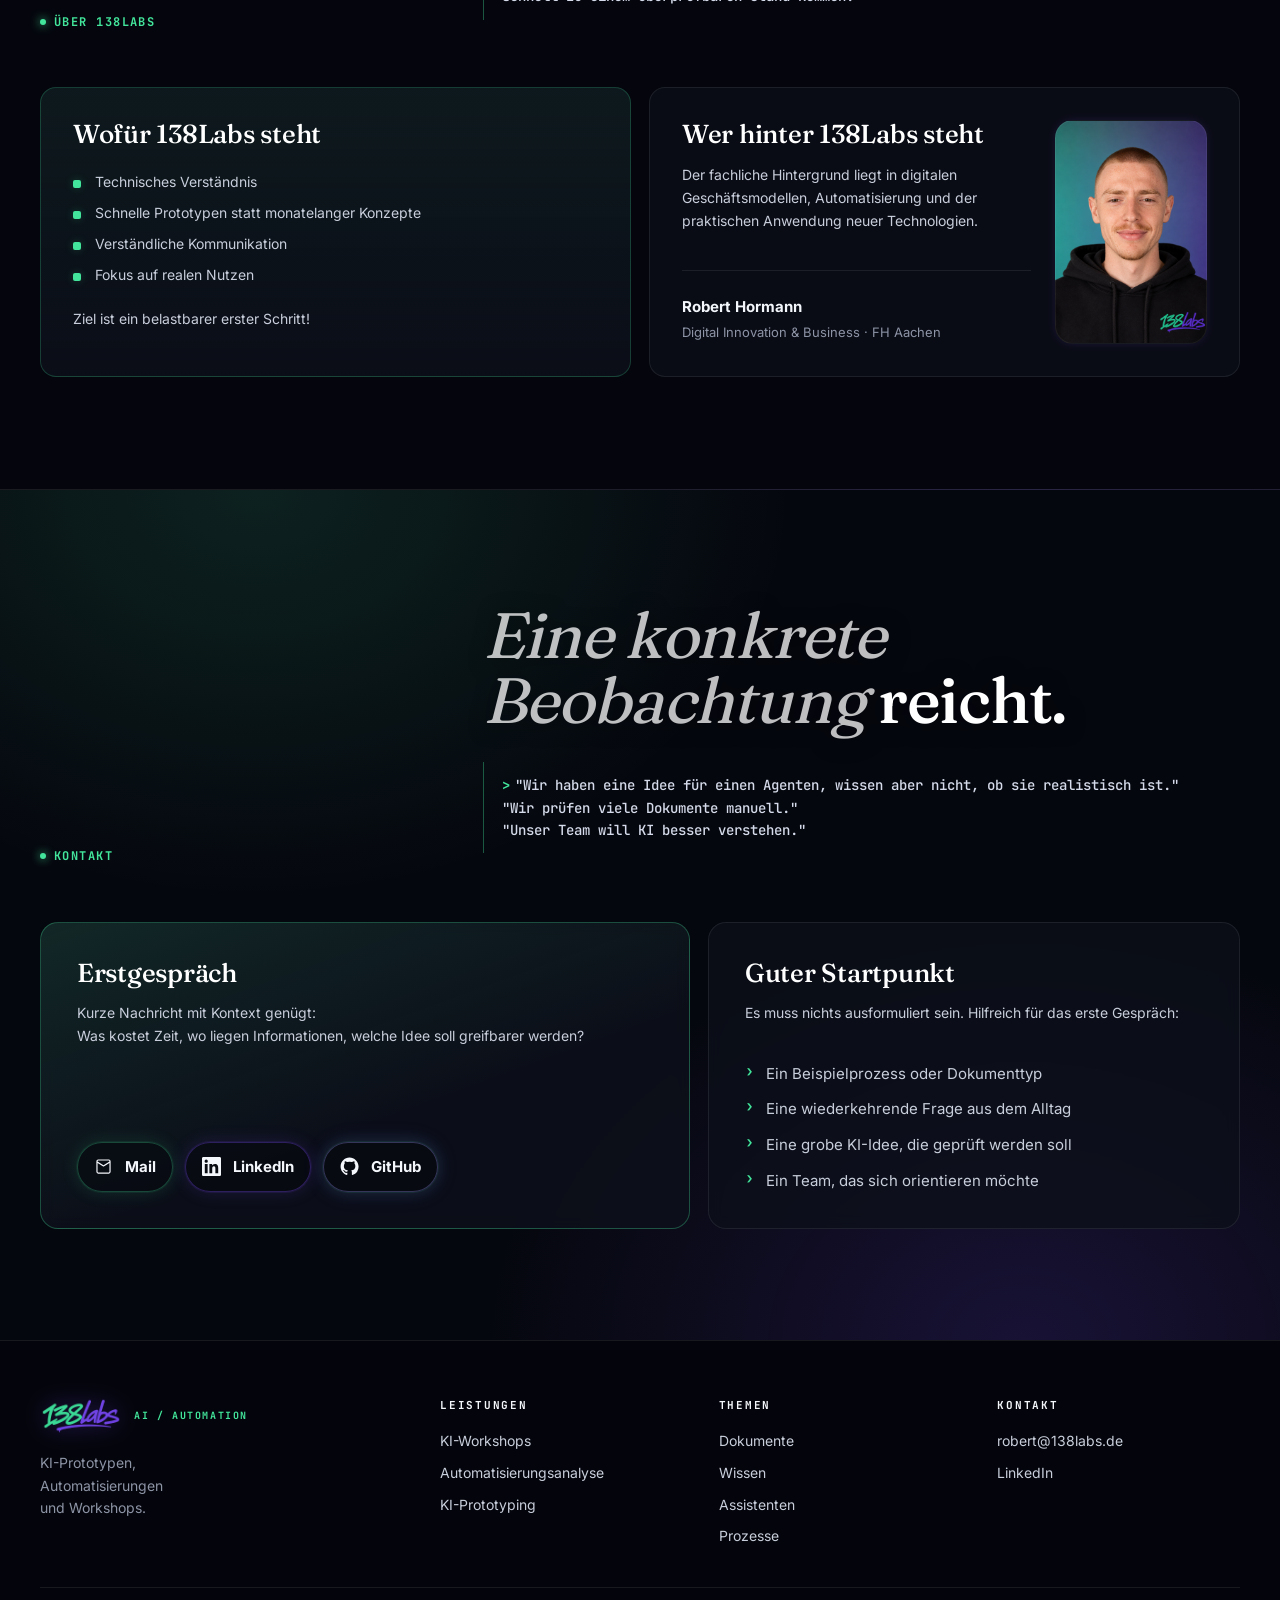
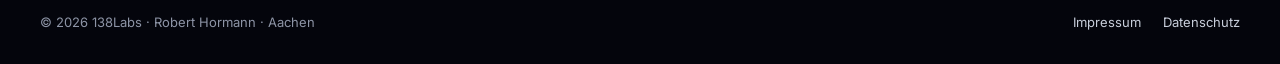
==== commit 0502499b: "Add German English language toggle" ====
--- a/index.html
+++ b/index.html
@@ -366,6 +366,46 @@
       opacity: 0.64;
     }
 
+    .language-toggle {
+      display: inline-flex;
+      align-items: center;
+      gap: 2px;
+      min-height: 40px;
+      padding: 3px;
+      border: 1px solid rgba(255, 255, 255, 0.07);
+      border-radius: 999px;
+      background: rgba(255, 255, 255, 0.025);
+    }
+
+    .language-toggle button {
+      min-width: 36px;
+      min-height: 30px;
+      border: 0;
+      border-radius: 999px;
+      background: transparent;
+      color: var(--muted);
+      font-family: var(--mono);
+      font-size: 10px;
+      font-weight: 700;
+      letter-spacing: 0.12em;
+      text-transform: uppercase;
+      cursor: pointer;
+      transition: background 160ms ease, color 160ms ease, box-shadow 180ms ease;
+    }
+
+    .language-toggle button:hover,
+    .language-toggle button:focus-visible {
+      outline: none;
+      color: var(--ink);
+      background: rgba(66, 229, 155, 0.075);
+    }
+
+    .language-toggle button.is-active {
+      color: var(--charcoal);
+      background: var(--green);
+      box-shadow: 0 0 16px rgba(66, 229, 155, 0.18);
+    }
+
     .site-header.is-condensed {
       background: rgba(5, 6, 13, 0.92);
       border-bottom-color: rgba(66, 229, 155, 0.14);
@@ -1643,6 +1683,11 @@
         padding: 10px 14px !important;
       }
 
+      .language-toggle {
+        justify-content: center;
+        margin-top: 4px;
+      }
+
       .services-grid {
         grid-template-columns: 1fr;
         gap: 14px;
@@ -1836,6 +1881,10 @@
         <a href="#arbeitsweise">Arbeitsweise</a>
         <a href="#ueber">Über</a>
         <a href="#kontakt" class="nav-cta">Erstgespräch</a>
+        <div class="language-toggle" aria-label="Sprache wählen">
+          <button type="button" data-lang="de" class="is-active" aria-pressed="true">DE</button>
+          <button type="button" data-lang="en" aria-pressed="false">EN</button>
+        </div>
       </nav>
     </div>
   </header>
@@ -2233,6 +2282,232 @@
     // Year
     document.getElementById("year").textContent = new Date().getFullYear();
 
+    // Lightweight language switcher. German remains the source/default content.
+    (function () {
+      var supported = ["de", "en"];
+      var storageKey = "138labs-language";
+      var menuLabels = {
+        de: { open: "Menü öffnen", close: "Menü schließen" },
+        en: { open: "Open menu", close: "Close menu" }
+      };
+
+      var translations = [
+        { selector: "title", text: { de: "138Labs — KI testbar machen", en: "138Labs — making AI testable" } },
+        { selector: ".brand", attr: "aria-label", text: { de: "138Labs Startseite", en: "138Labs homepage" } },
+        { selector: ".site-nav", attr: "aria-label", text: { de: "Seitennavigation", en: "Site navigation" } },
+        { selector: ".language-toggle", attr: "aria-label", text: { de: "Sprache wählen", en: "Choose language" } },
+        { selector: "a[href='#leistungen']", all: true, text: { de: "Leistungen", en: "Services" } },
+        { selector: "a[href='#felder']", all: true, text: { de: "Themen", en: "Focus" } },
+        { selector: "a[href='#arbeitsweise']", text: { de: "Arbeitsweise", en: "How we work" } },
+        { selector: "a[href='#ueber']", text: { de: "Über", en: "About" } },
+        { selector: ".site-nav .nav-cta", text: { de: "Erstgespräch", en: "First call" } },
+
+        { selector: ".hero .kicker", text: { de: "KI-Prototyping für reale Abläufe", en: "AI prototyping for real workflows" } },
+        { selector: ".hero h1 .accent", text: { de: "macht KI testbar.", en: "makes AI testable." } },
+        { selector: ".hero .intro", html: { de: "Für Organisationen mit einem klaren Blick auf konkrete Anwendungsfälle<br>Klein genug zum Testen. Konkret genug für Entscheidungen.", en: "For organizations with a clear view of concrete use cases<br>Small enough to test. Concrete enough for decisions." } },
+        { selector: ".hero-actions .button-primary", html: { de: "Anliegen einordnen <span class=\"arrow\">→</span>", en: "Frame a use case <span class=\"arrow\">→</span>" } },
+        { selector: ".hero-actions .button-secondary", text: { de: "Leistungen ansehen", en: "View services" } },
+        { selector: ".hero-meta span:nth-child(1)", text: { de: "DSGVO-konform", en: "GDPR-compliant" } },
+        { selector: ".hero-meta span:nth-child(2)", text: { de: "Praxisorientiert", en: "Practice-oriented" } },
+        { selector: ".hero-meta span:nth-child(3)", text: { de: "Aus Aachen", en: "Based in Aachen" } },
+
+        { selector: ".insight-strip", attr: "aria-label", text: { de: "Anliegen und unsichere KI-Ideen", en: "Use cases and uncertain AI ideas" } },
+        { selector: ".insight-side .small-label", text: { de: "Startpunkt", en: "Starting point" } },
+        { selector: ".insight-side strong", text: { de: "Unsichere KI-Ideen ?", en: "Unclear AI ideas?" } },
+        { selector: ".insight-side .intro", text: { de: "Es gibt Interesse, aber noch keine belastbare Einschätzung, was technisch und organisatorisch sinnvoll ist?", en: "There is interest, but no reliable view yet on what is technically and organizationally sensible?" } },
+        { selector: ".insight-main strong", text: { de: "Ein Anliegen reicht für den ersten Test.", en: "One concrete concern is enough for a first test." } },
+        { selector: ".insight-main .intro", text: { de: "Zum Beispiel ein Dokumenttyp, eine wiederkehrende Kundenfrage, ein Rechercheablauf oder ein Prozess, bei dem Informationen heute noch manuell übertragen werden.", en: "For example a document type, a recurring customer question, a research workflow, or a process where information is still transferred manually today." } },
+        { selector: ".insight-path span:nth-child(1)", text: { de: "Anliegen", en: "Concern" } },
+        { selector: ".insight-path span:nth-child(2)", text: { de: "Ausschnitt", en: "Scope" } },
+        { selector: ".insight-path span:nth-child(3)", text: { de: "Testbar", en: "Testable" } },
+        { selector: ".insight-path span:nth-child(4)", text: { de: "Entscheidung", en: "Decision" } },
+
+        { selector: "#leistungen .kicker", text: { de: "Leistungen", en: "Services" } },
+        { selector: "#leistungen h2", html: { de: "<em>Drei Einstiege,</em><br>je nachdem wo ihr steht.", en: "<em>Three entry points,</em><br>depending on where you are." } },
+        { selector: "#leistungen .section-head .intro", html: { de: "Manche haben schon eine Idee und brauchen einen ersten, testbaren Stand.<br> Manche Teams brauchen Orientierung.<br> Andere wollen einen Prozess prüfen.", en: "Some already have an idea and need a first testable version.<br> Some teams need orientation.<br> Others want to examine a process." } },
+        { selector: ".service-card:nth-child(1) h3", text: { de: "KI-Workshops", en: "AI workshops" } },
+        { selector: ".service-card:nth-child(1) > p", text: { de: "Für Teams, die generative KI verstehen und auf die eigene Arbeit übertragen wollen.", en: "For teams that want to understand generative AI and transfer it to their own work." } },
+        { selector: ".service-card:nth-child(1) li:nth-child(1)", text: { de: "Was ChatGPT, Copilot und Agenten leisten können", en: "What ChatGPT, Copilot, and agents can do" } },
+        { selector: ".service-card:nth-child(1) li:nth-child(2)", text: { de: "Wo Grenzen, Datenschutzfragen und Fehlannahmen liegen", en: "Where limits, privacy questions, and false assumptions appear" } },
+        { selector: ".service-card:nth-child(1) li:nth-child(3)", text: { de: "Welche Anwendungsfälle im eigenen Alltag sinnvoll wirken", en: "Which use cases make sense in everyday work" } },
+        { selector: ".service-card:nth-child(2) .number", text: { de: "02 / Analyse", en: "02 / Analysis" } },
+        { selector: ".service-card:nth-child(2) h3", text: { de: "Automatisierungsanalyse", en: "Automation analysis" } },
+        { selector: ".service-card:nth-child(2) > p", text: { de: "Für Abläufe, bei denen wiederholt Informationen gesucht, geprüft oder übertragen werden.", en: "For workflows where information is repeatedly searched, checked, or transferred." } },
+        { selector: ".service-card:nth-child(2) li:nth-child(1)", text: { de: "Dokumente, E-Mails, Tabellen und Tools betrachten", en: "Review documents, emails, spreadsheets, and tools" } },
+        { selector: ".service-card:nth-child(2) li:nth-child(2)", text: { de: "Zeitfresser und Medienbrüche sichtbar machen", en: "Make time sinks and handoff breaks visible" } },
+        { selector: ".service-card:nth-child(2) li:nth-child(3)", text: { de: "Nutzen, Aufwand und Risiken priorisieren", en: "Prioritize value, effort, and risks" } },
+        { selector: ".service-card:nth-child(3) .number", text: { de: "03 / Prototyp", en: "03 / Prototype" } },
+        { selector: ".service-card:nth-child(3) h3", text: { de: "KI-Prototyping", en: "AI prototyping" } },
+        { selector: ".service-card:nth-child(3) > p", text: { de: "Für Ideen, die klein und sauber getestet werden sollen.", en: "For ideas that should be tested in a small and clean way." } },
+        { selector: ".service-card:nth-child(3) li:nth-child(1)", text: { de: "Assistenten, Suchsysteme oder Workflows skizzieren", en: "Sketch assistants, search systems, or workflows" } },
+        { selector: ".service-card:nth-child(3) li:nth-child(2)", text: { de: "Mit echten Beispieldaten ausprobieren", en: "Try things with real example data" } },
+        { selector: ".service-card:nth-child(3) li:nth-child(3)", text: { de: "Entscheiden, ob sich weitere Umsetzung lohnt", en: "Decide whether further implementation is worthwhile" } },
+
+        { selector: "#felder .kicker", text: { de: "Themenfelder", en: "Focus areas" } },
+        { selector: "#felder h2", html: { de: "<em>Dokumente, Wissen,</em><br>Assistenten und Abläufe.", en: "<em>Documents, knowledge,</em><br>assistants and workflows." } },
+        { selector: "#felder .section-head .intro", text: { de: "138Labs unterstützt dort, wo Informationen gesucht, geprüft, zusammengefasst, weitergegeben oder in Entscheidungen übersetzt werden müssen.", en: "138Labs supports work where information needs to be found, checked, summarized, passed on, or translated into decisions." } },
+        { selector: ".field-card:nth-child(1) .field-num", text: { de: "Feld 01", en: "Field 01" } },
+        { selector: ".field-card:nth-child(1) h3", text: { de: "Dokumentenverarbeitung", en: "Document processing" } },
+        { selector: ".field-card:nth-child(1) .field-body p", text: { de: "PDFs, Formulare, Akten oder E-Mails auswerten und für den nächsten Arbeitsschritt vorbereiten.", en: "Evaluate PDFs, forms, files, or emails and prepare them for the next work step." } },
+        { selector: ".field-card:nth-child(1) li:nth-child(1)", text: { de: "Unterlagen zusammenfassen", en: "Summarize documents" } },
+        { selector: ".field-card:nth-child(1) li:nth-child(2)", text: { de: "Felder und Aussagen extrahieren", en: "Extract fields and statements" } },
+        { selector: ".field-card:nth-child(1) li:nth-child(3)", text: { de: "Prüf- und Antwortprozesse vorbereiten", en: "Prepare review and response processes" } },
+        { selector: ".field-card:nth-child(2) .field-num", text: { de: "Feld 02", en: "Field 02" } },
+        { selector: ".field-card:nth-child(2) h3", text: { de: "Wissensmanagement", en: "Knowledge management" } },
+        { selector: ".field-card:nth-child(2) .field-body p", text: { de: "Vorhandenes Wissen auffindbar machen, ohne dass Mitarbeitende lange suchen müssen.", en: "Make existing knowledge findable without employees having to search for a long time." } },
+        { selector: ".field-card:nth-child(2) li:nth-child(1)", text: { de: "Interne Dokumente durchsuchbar machen", en: "Make internal documents searchable" } },
+        { selector: ".field-card:nth-child(2) li:nth-child(2)", text: { de: "Antworten aus vorhandenen Quellen ableiten", en: "Derive answers from existing sources" } },
+        { selector: ".field-card:nth-child(2) li:nth-child(3)", text: { de: "Wiederkehrende Fragen schneller klären", en: "Clarify recurring questions faster" } },
+        { selector: ".field-card:nth-child(3) .field-num", text: { de: "Feld 03", en: "Field 03" } },
+        { selector: ".field-card:nth-child(3) h3", text: { de: "KI-Assistenten", en: "AI assistants" } },
+        { selector: ".field-card:nth-child(3) .field-body p", text: { de: "Assistenten für interne Abläufe, Kundenkommunikation oder Recherche mit klaren Grenzen testen.", en: "Test assistants for internal workflows, customer communication, or research with clear boundaries." } },
+        { selector: ".field-card:nth-child(3) li:nth-child(1)", text: { de: "Antworten und Entwürfe vorbereiten", en: "Prepare answers and drafts" } },
+        { selector: ".field-card:nth-child(3) li:nth-child(2)", text: { de: "Quellen und Regeln sichtbar halten", en: "Keep sources and rules visible" } },
+        { selector: ".field-card:nth-child(3) li:nth-child(3)", text: { de: "Mit Beispielanfragen prüfen", en: "Test with example requests" } },
+        { selector: ".field-card:nth-child(4) .field-num", text: { de: "Feld 04", en: "Field 04" } },
+        { selector: ".field-card:nth-child(4) h3", text: { de: "Prozessautomatisierung", en: "Process automation" } },
+        { selector: ".field-card:nth-child(4) .field-body p", text: { de: "Mails, Tabellen, Tools und manuelle Übergaben schrittweise verbinden.", en: "Connect emails, spreadsheets, tools, and manual handoffs step by step." } },
+        { selector: ".field-card:nth-child(4) li:nth-child(1)", text: { de: "Kopierarbeit reduzieren", en: "Reduce copy work" } },
+        { selector: ".field-card:nth-child(4) li:nth-child(2)", text: { de: "Informationen automatisch vorbereiten", en: "Prepare information automatically" } },
+        { selector: ".field-card:nth-child(4) li:nth-child(3)", text: { de: "Mehrstufige Abläufe im kleinen Rahmen testen", en: "Test multi-step workflows on a small scale" } },
+
+        { selector: "#arbeitsweise .kicker", text: { de: "Arbeitsweise", en: "How we work" } },
+        { selector: "#arbeitsweise h2", html: { de: "<em>Klein genug zum Testen.</em><br>Konkret genug für Entscheidungen.", en: "<em>Small enough to test.</em><br>Concrete enough for decisions." } },
+        { selector: "#arbeitsweise .section-head .intro", html: { de: "Der Einstieg klärt schnell, ob ein Thema Substanz hat.<br>Gute Prototypen beantworten nicht alles -<br>aber sie machen Gefühle greifbar.", en: "The entry point quickly shows whether a topic has substance.<br>Good prototypes do not answer everything -<br>but they make assumptions tangible." } },
+        { selector: ".step:nth-child(1) h3", text: { de: "Einordnen", en: "Frame" } },
+        { selector: ".step:nth-child(1) p", text: { de: "Du bringst ein Anliegen mit — eingehende Dokumente, interne Recherche, wiederkehrende Anfragen. Wir schauen auf Material, Beteiligte, Datenwege und den heutigen Ablauf.", en: "You bring a concrete concern - incoming documents, internal research, recurring requests. We look at material, stakeholders, data paths, and the current workflow." } },
+        { selector: ".step:nth-child(2) h3", text: { de: "Begrenzen", en: "Scope" } },
+        { selector: ".step:nth-child(2) p", text: { de: "Aus dem großen Thema wird ein kleiner Testfall: ein Dokumenttyp, zehn Beispielanfragen, ein wiederkehrender Schritt oder ein klarer Ausschnitt aus einem Prozess.", en: "The broad topic becomes a small test case: one document type, ten example requests, a recurring step, or a clear slice of a process." } },
+        { selector: ".step:nth-child(3) h3", text: { de: "Testen", en: "Test" } },
+        { selector: ".step:nth-child(3) p", text: { de: "Der Ausschnitt wird praktisch geprüft — als Workshop, Automatisierungsanalyse oder Prototyp, der mit echten Beispielen zeigt, was funktioniert und was nicht.", en: "The slice is tested practically - as a workshop, automation analysis, or prototype that uses real examples to show what works and what does not." } },
+
+        { selector: ".trust-band", attr: "aria-label", text: { de: "Datenschutz und realistische Umsetzung", en: "Privacy and realistic implementation" } },
+        { selector: ".trust-band .kicker", text: { de: "Vertrauen", en: "Trust" } },
+        { selector: ".trust-band h2", text: { de: "DSGVO-konform von Anfang an.", en: "GDPR-compliant from the start." } },
+        { selector: ".trust-band .intro", html: { de: "Datenschutz, Datenwege und nachvollziehbare Ergebnisse werden früh mitgedacht:<br>Welche Daten dürfen genutzt werden? Wo werden sie verarbeitet? Was muss belegbar bleiben?<br>So entstehen KI-Tests, die praktisch nutzbar und sauber eingeordnet sind.", en: "Privacy, data paths, and traceable results are considered early:<br>Which data may be used? Where is it processed? What needs to remain auditable?<br>This creates AI tests that are practical and properly framed." } },
+
+        { selector: "#ueber .kicker", text: { de: "Über 138Labs", en: "About 138Labs" } },
+        { selector: "#ueber .section-head h2", html: { de: "<em>Pragmatisch,</em> technisch, realisiert.", en: "<em>Pragmatic,</em> technical, implemented." } },
+        { selector: "#ueber .section-head .intro", html: { de: "138Labs steht für praxisnahe KI-Arbeit:<br>neue Systeme verstehen,<br>reale Abläufe ansehen,<br>schnell zu einem überprüfbaren Stand kommen.", en: "138Labs stands for practical AI work:<br>understanding new systems,<br>looking at real workflows,<br>quickly reaching a verifiable state." } },
+        { selector: ".about-card.featured h3", text: { de: "Wofür 138Labs steht", en: "What 138Labs stands for" } },
+        { selector: ".about-card.featured li:nth-child(1)", text: { de: "Technisches Verständnis", en: "Technical understanding" } },
+        { selector: ".about-card.featured li:nth-child(2)", text: { de: "Schnelle Prototypen statt monatelanger Konzepte", en: "Fast prototypes instead of months of concepts" } },
+        { selector: ".about-card.featured li:nth-child(3)", text: { de: "Verständliche Kommunikation", en: "Clear communication" } },
+        { selector: ".about-card.featured li:nth-child(4)", text: { de: "Fokus auf realen Nutzen", en: "Focus on real value" } },
+        { selector: ".about-card.featured p", text: { de: "Ziel ist ein belastbarer erster Schritt!", en: "The goal is a reliable first step." } },
+        { selector: ".about-founder h3", text: { de: "Wer hinter 138Labs steht", en: "Who is behind 138Labs" } },
+        { selector: ".about-founder-copy > p", text: { de: "Der fachliche Hintergrund liegt in digitalen Geschäftsmodellen, Automatisierung und der praktischen Anwendung neuer Technologien.", en: "The professional background is in digital business models, automation, and the practical application of new technologies." } },
+
+        { selector: "#kontakt .kicker", text: { de: "Kontakt", en: "Contact" } },
+        { selector: "#kontakt .section-head h2", html: { de: "<em>Eine konkrete Beobachtung</em> reicht.", en: "<em>One concrete observation</em> is enough." } },
+        { selector: "#kontakt .section-head .intro", html: { de: "\"Wir haben eine Idee für einen Agenten, wissen aber nicht, ob sie realistisch ist.\"<br>\"Wir prüfen viele Dokumente manuell.\"<br>\"Unser Team will KI besser verstehen.\"", en: "\"We have an idea for an agent, but we do not know whether it is realistic.\"<br>\"We manually review many documents.\"<br>\"Our team wants to understand AI better.\"" } },
+        { selector: ".contact-card.primary h3", text: { de: "Erstgespräch", en: "First call" } },
+        { selector: ".contact-card.primary > p", html: { de: "Kurze Nachricht mit Kontext genügt:<br> Was kostet Zeit, wo liegen Informationen, welche Idee soll greifbarer werden?", en: "A short message with context is enough:<br> What costs time, where is information located, which idea should become more tangible?" } },
+        { selector: ".contact-socials", attr: "aria-label", text: { de: "Schnellkontakt", en: "Quick contact" } },
+        { selector: ".contact-socials a[href^='mailto']", attr: "aria-label", text: { de: "Mail an robert@138labs.de", en: "Email robert@138labs.de" } },
+        { selector: ".contact-socials a[href*='linkedin']", attr: "aria-label", text: { de: "LinkedIn Profil", en: "LinkedIn profile" } },
+        { selector: ".contact-socials a[href*='github']", attr: "aria-label", text: { de: "GitHub Profil", en: "GitHub profile" } },
+        { selector: ".contact-card:not(.primary) h3", text: { de: "Guter Startpunkt", en: "Good starting point" } },
+        { selector: ".contact-card:not(.primary) > p", text: { de: "Es muss nichts ausformuliert sein. Hilfreich für das erste Gespräch:", en: "Nothing needs to be fully written out. Helpful for the first conversation:" } },
+        { selector: ".contact-list li:nth-child(1)", text: { de: "Ein Beispielprozess oder Dokumenttyp", en: "An example process or document type" } },
+        { selector: ".contact-list li:nth-child(2)", text: { de: "Eine wiederkehrende Frage aus dem Alltag", en: "A recurring everyday question" } },
+        { selector: ".contact-list li:nth-child(3)", text: { de: "Eine grobe KI-Idee, die geprüft werden soll", en: "A rough AI idea that should be checked" } },
+        { selector: ".contact-list li:nth-child(4)", text: { de: "Ein Team, das sich orientieren möchte", en: "A team that wants orientation" } },
+
+        { selector: ".footer-brand p", html: { de: "KI-Prototypen,<br> Automatisierungen<br> und Workshops.", en: "AI prototypes,<br> automation<br> and workshops." } },
+        { selector: ".footer-grid > div:nth-child(2) h4", text: { de: "Leistungen", en: "Services" } },
+        { selector: ".footer-grid > div:nth-child(2) li:nth-child(1) a", text: { de: "KI-Workshops", en: "AI workshops" } },
+        { selector: ".footer-grid > div:nth-child(2) li:nth-child(2) a", text: { de: "Automatisierungsanalyse", en: "Automation analysis" } },
+        { selector: ".footer-grid > div:nth-child(2) li:nth-child(3) a", text: { de: "KI-Prototyping", en: "AI prototyping" } },
+        { selector: ".footer-grid > div:nth-child(3) h4", text: { de: "Themen", en: "Focus" } },
+        { selector: ".footer-grid > div:nth-child(3) li:nth-child(1) a", text: { de: "Dokumente", en: "Documents" } },
+        { selector: ".footer-grid > div:nth-child(3) li:nth-child(2) a", text: { de: "Wissen", en: "Knowledge" } },
+        { selector: ".footer-grid > div:nth-child(3) li:nth-child(3) a", text: { de: "Assistenten", en: "Assistants" } },
+        { selector: ".footer-grid > div:nth-child(3) li:nth-child(4) a", text: { de: "Prozesse", en: "Processes" } },
+        { selector: ".footer-grid > div:nth-child(4) h4", text: { de: "Kontakt", en: "Contact" } },
+        { selector: ".footer-legal a:nth-child(1)", text: { de: "Impressum", en: "Legal notice" } },
+        { selector: ".footer-legal a:nth-child(2)", text: { de: "Datenschutz", en: "Privacy" } }
+      ];
+
+      function getInitialLanguage() {
+        var queryLang = new URLSearchParams(window.location.search).get("lang");
+        if (supported.indexOf(queryLang) !== -1) return queryLang;
+        try {
+          var storedLang = window.localStorage.getItem(storageKey);
+          if (supported.indexOf(storedLang) !== -1) return storedLang;
+        } catch (error) {}
+        return "de";
+      }
+
+      function updateUrl(lang) {
+        var url = new URL(window.location.href);
+        if (lang === "de") {
+          url.searchParams.delete("lang");
+        } else {
+          url.searchParams.set("lang", lang);
+        }
+        window.history.replaceState({}, "", url);
+      }
+
+      function updateMenuLabel(lang) {
+        var header = document.querySelector(".site-header");
+        var navToggle = document.querySelector(".nav-toggle");
+        if (!navToggle) return;
+        var open = header && header.classList.contains("nav-open");
+        navToggle.setAttribute("aria-label", open ? menuLabels[lang].close : menuLabels[lang].open);
+      }
+
+      window.getMenuLabel = function (open) {
+        var lang = document.documentElement.lang || "de";
+        return open ? menuLabels[lang].close : menuLabels[lang].open;
+      };
+
+      window.setSiteLanguage = function (lang, options) {
+        if (supported.indexOf(lang) === -1) lang = "de";
+        options = options || {};
+
+        translations.forEach(function (item) {
+          var value = item.html ? item.html[lang] : item.text[lang];
+          if (item.selector === "title") {
+            document.title = value;
+            return;
+          }
+          var nodes = item.all ? document.querySelectorAll(item.selector) : [document.querySelector(item.selector)];
+          nodes.forEach(function (node) {
+            if (!node) return;
+            if (item.attr) {
+              node.setAttribute(item.attr, value);
+            } else if (item.html) {
+              node.innerHTML = value;
+            } else {
+              node.textContent = value;
+            }
+          });
+        });
+
+        document.documentElement.lang = lang;
+        document.querySelectorAll(".language-toggle button").forEach(function (button) {
+          var active = button.getAttribute("data-lang") === lang;
+          button.classList.toggle("is-active", active);
+          button.setAttribute("aria-pressed", String(active));
+        });
+        updateMenuLabel(lang);
+
+        if (options.persist !== false) {
+          try { window.localStorage.setItem(storageKey, lang); } catch (error) {}
+        }
+        if (options.updateUrl !== false) updateUrl(lang);
+      };
+
+      document.querySelectorAll(".language-toggle button").forEach(function (button) {
+        button.addEventListener("click", function () {
+          window.setSiteLanguage(button.getAttribute("data-lang"));
+        });
+      });
+
+      window.setSiteLanguage(getInitialLanguage(), { persist: false, updateUrl: false });
+    })();
+
     // Condense the sticky header once content starts scrolling underneath it.
     (function () {
       var header = document.querySelector(".site-header");
@@ -2246,7 +2521,7 @@
         header.classList.toggle("nav-open", open);
         if (navToggle) {
           navToggle.setAttribute("aria-expanded", String(open));
-          navToggle.setAttribute("aria-label", open ? "MenÃ¼ schlieÃŸen" : "MenÃ¼ Ã¶ffnen");
+          navToggle.setAttribute("aria-label", window.getMenuLabel ? window.getMenuLabel(open) : (open ? "Menü schließen" : "Menü öffnen"));
         }
       }
 
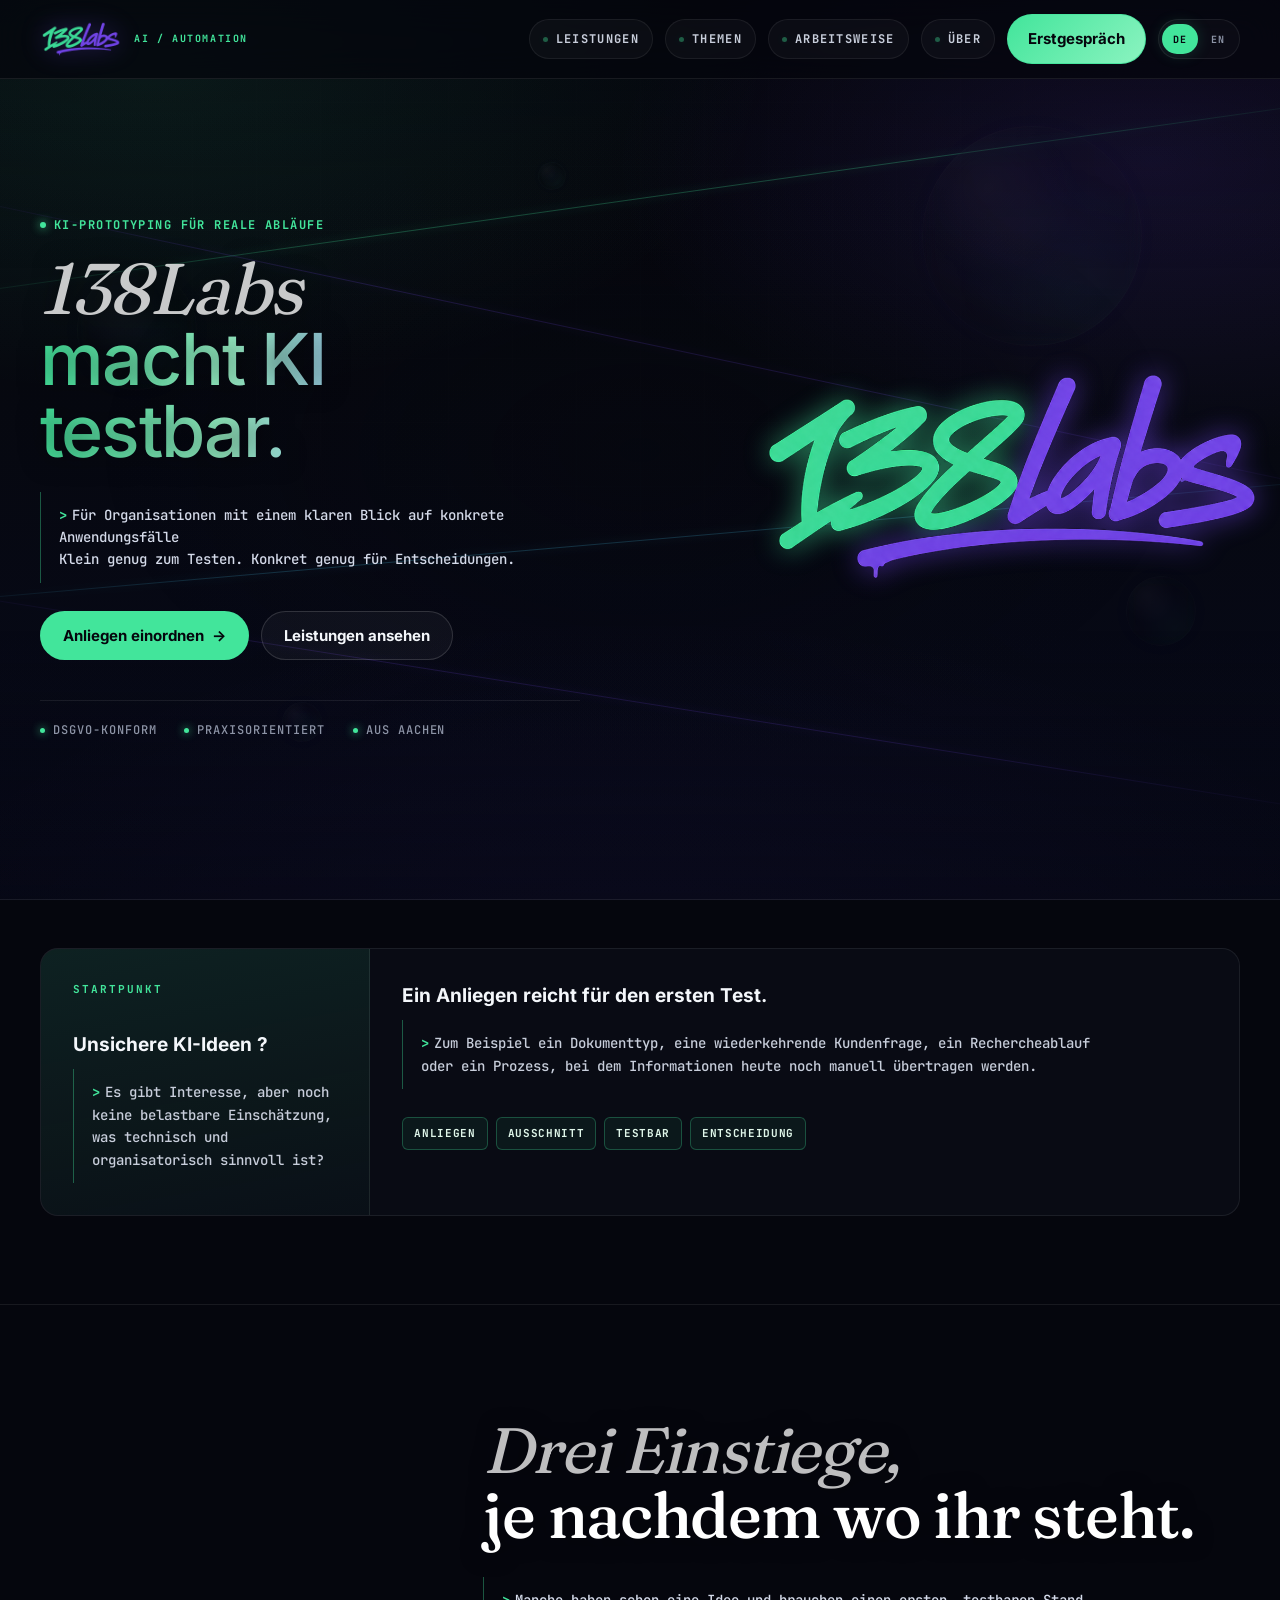
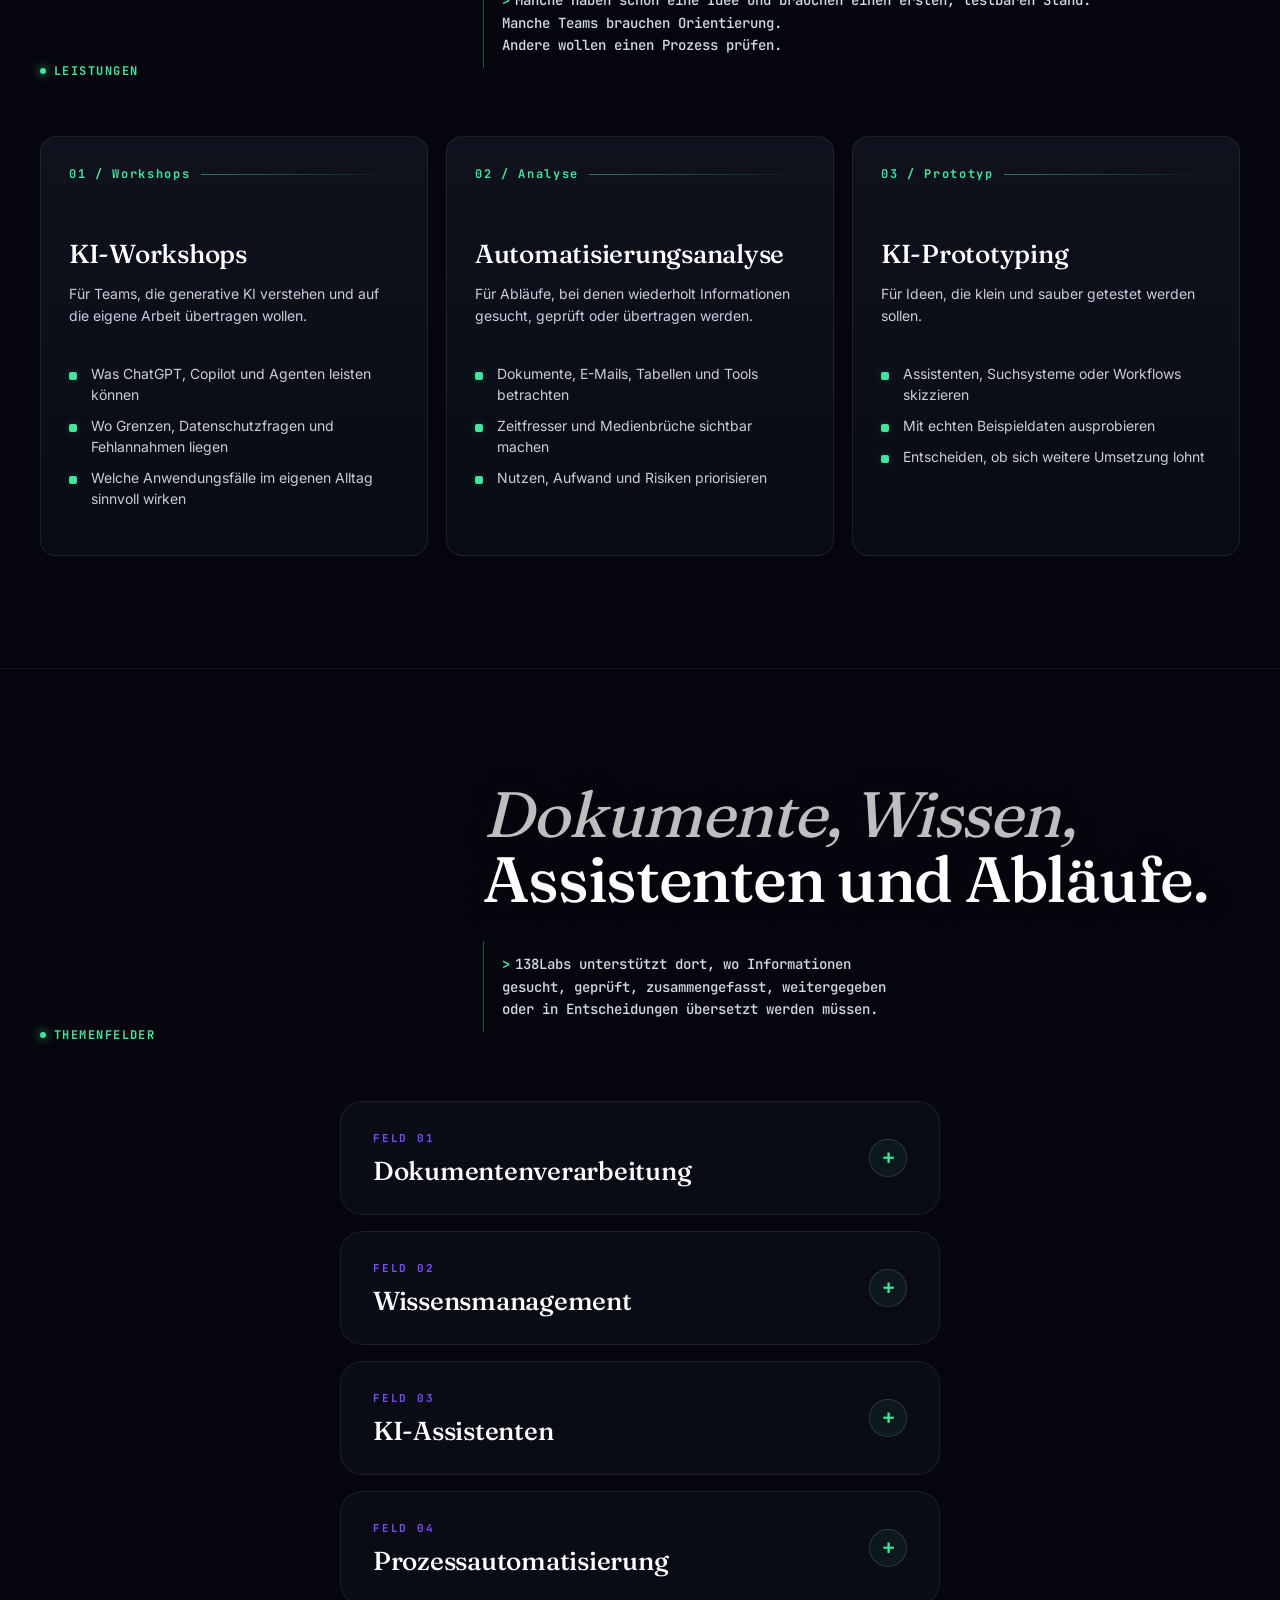
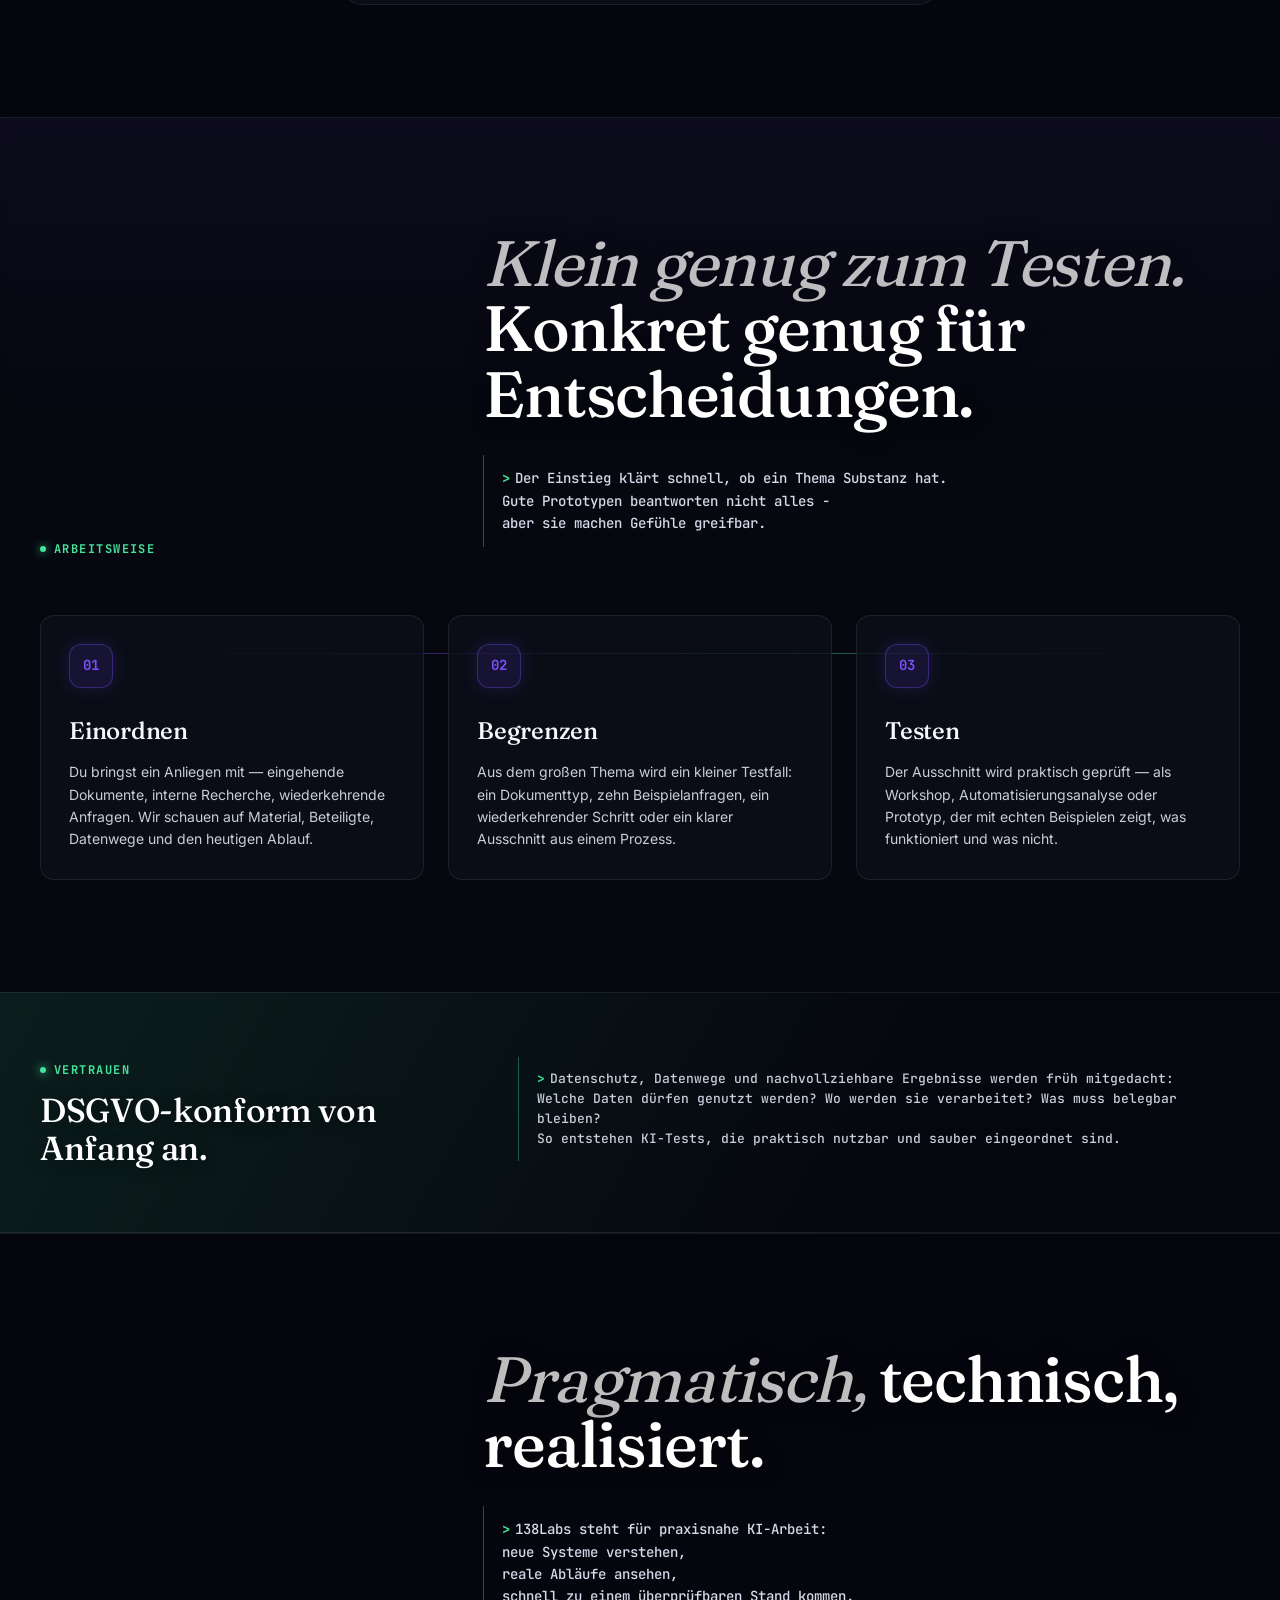
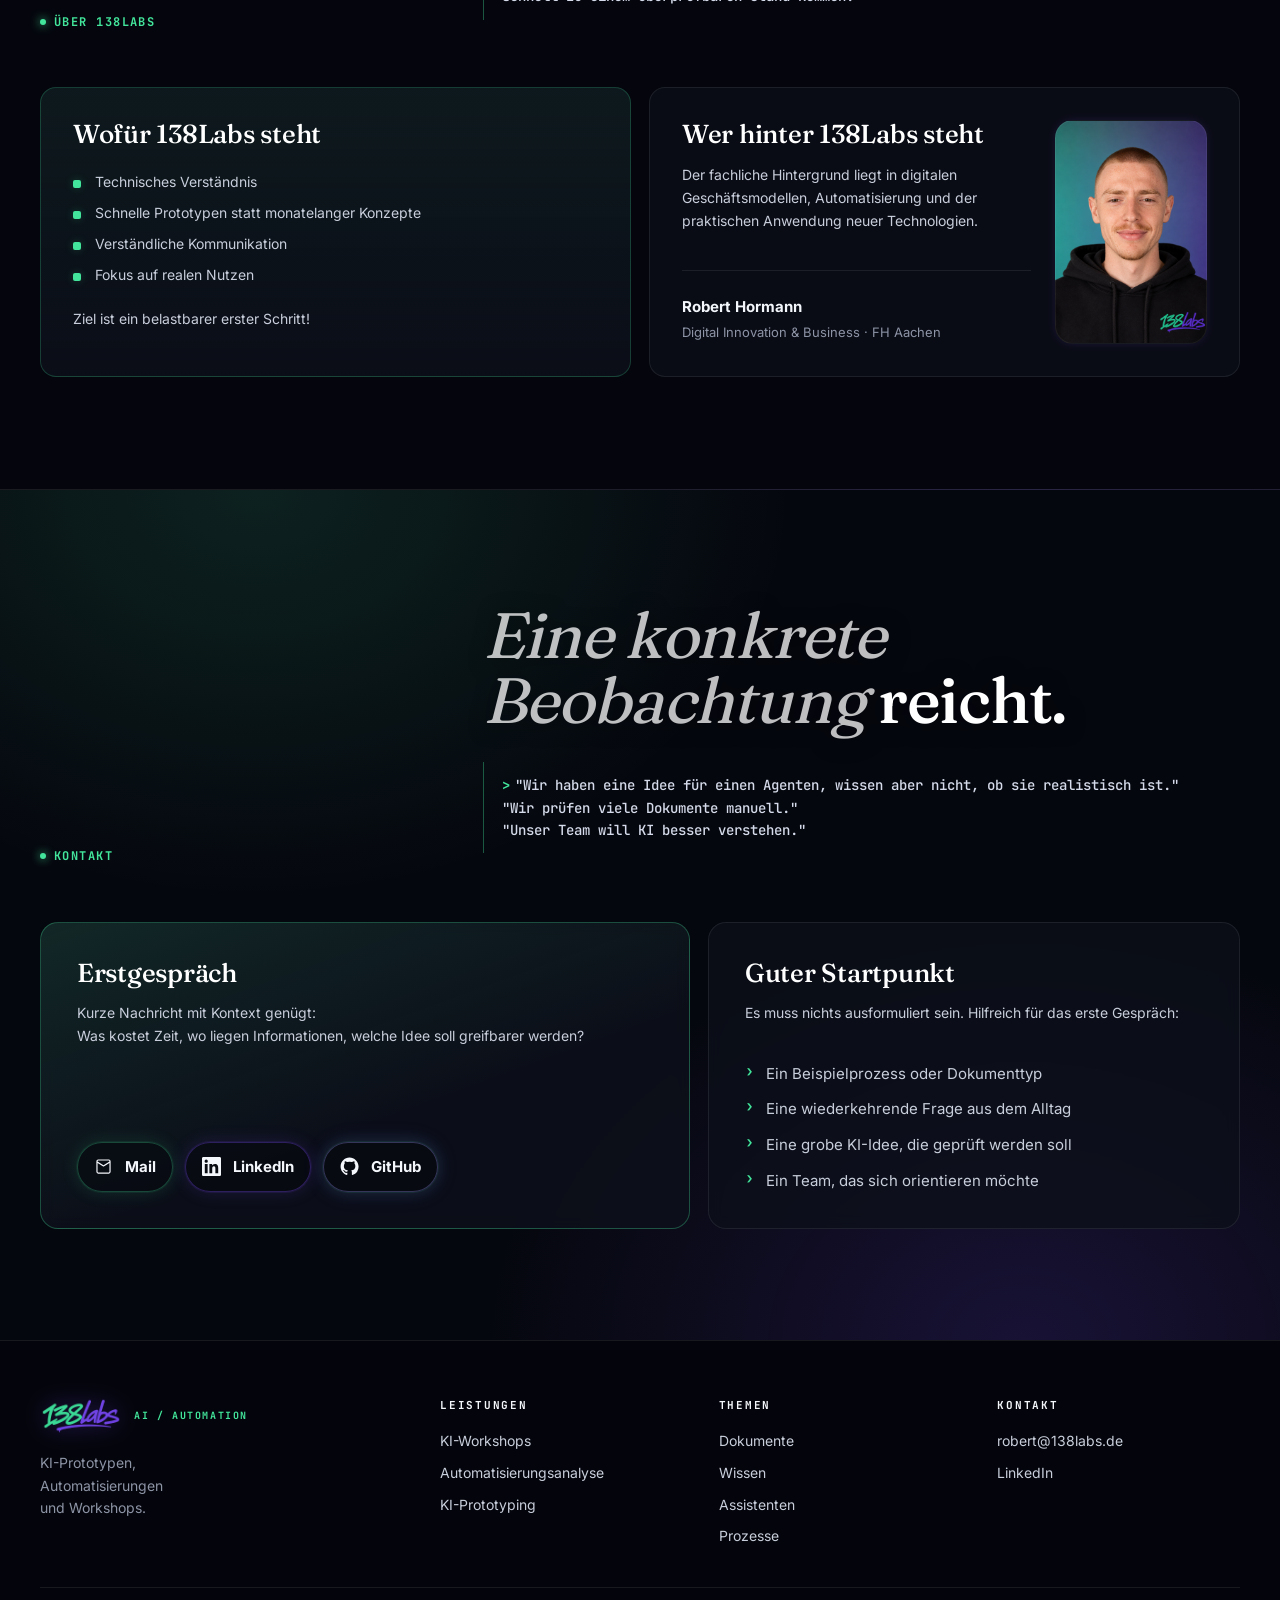
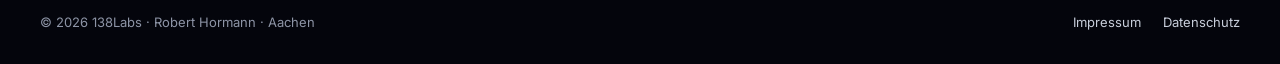
==== commit 24eedcb7: "Add privacy page and logging audit" ====
--- a/index.html
+++ b/index.html
@@ -2272,7 +2272,7 @@
         <span>© <span id="year">2026</span> 138Labs · Robert Hormann · Aachen</span>
         <div>
           <a href="impressum.html">Impressum</a>
-          <a href="impressum.html#datenschutz">Datenschutz</a>
+          <a href="datenschutz.html">Datenschutz</a>
         </div>
       </div>
     </div>
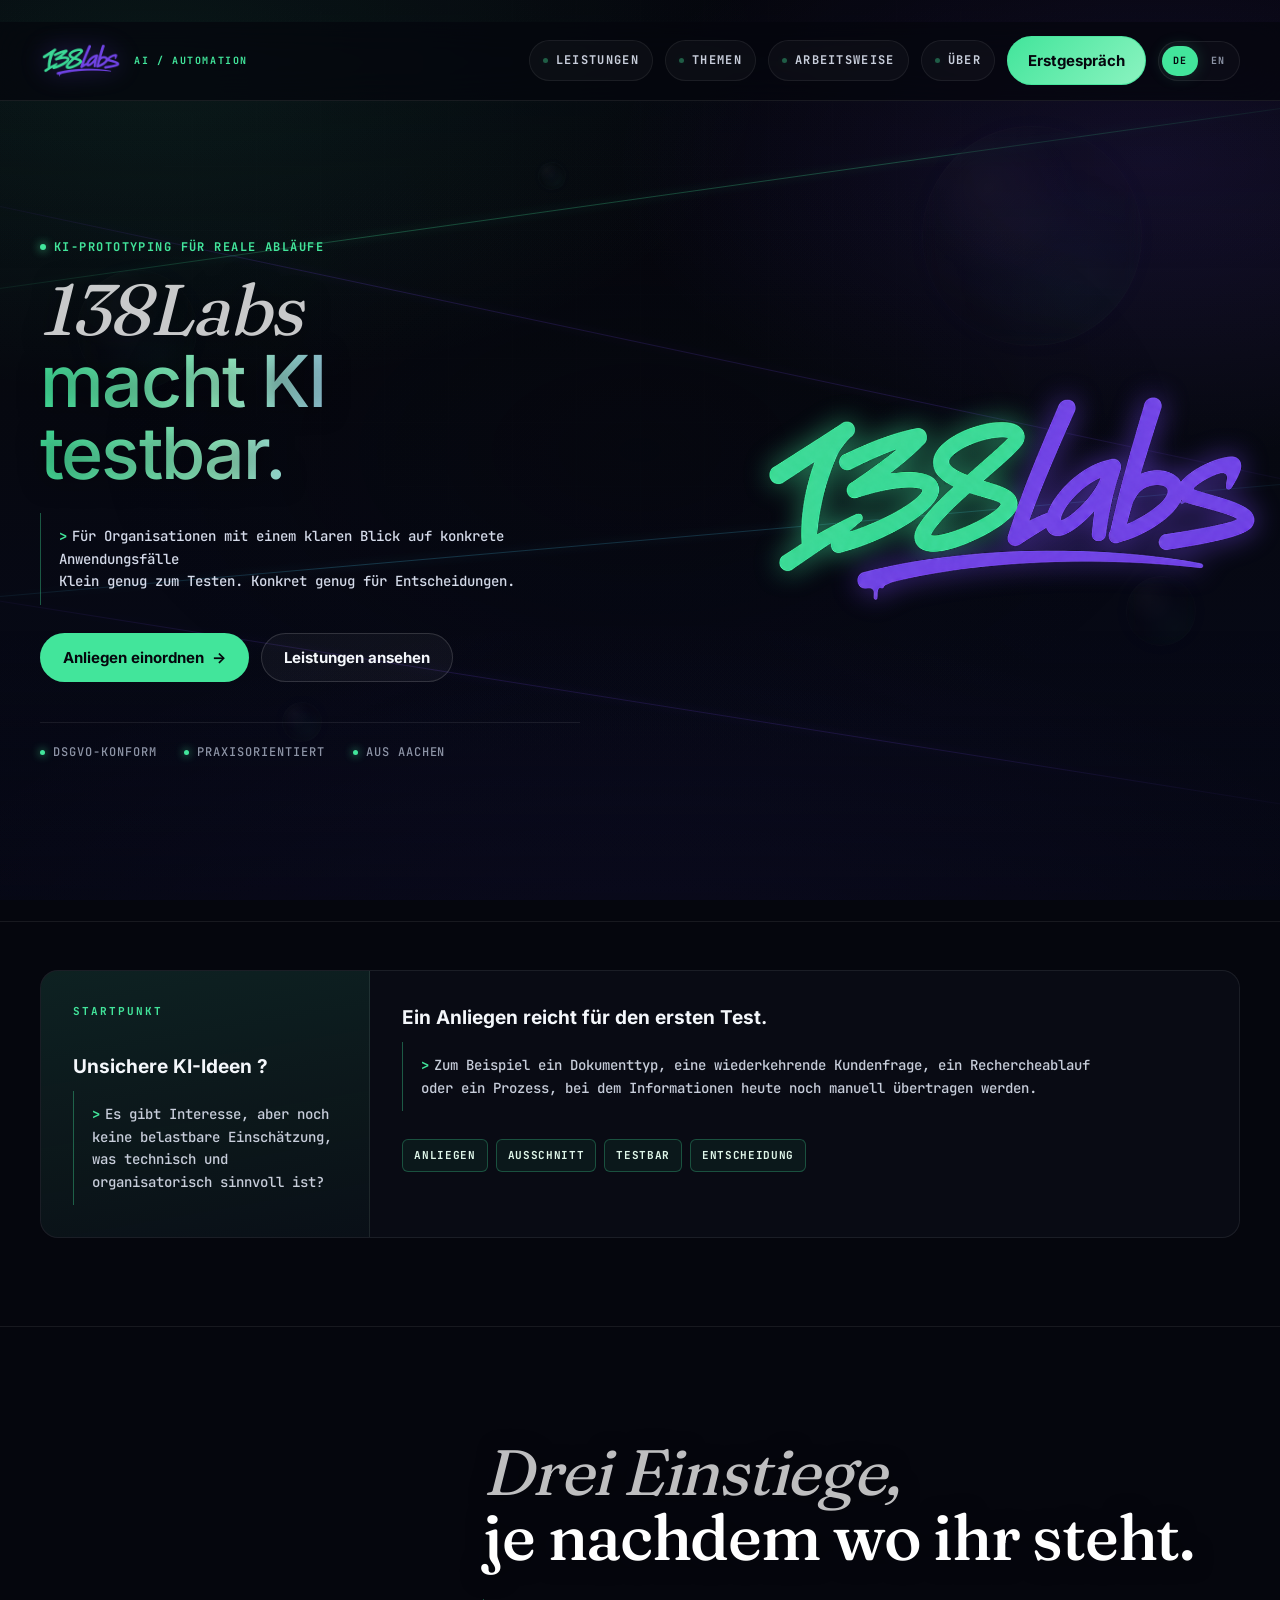
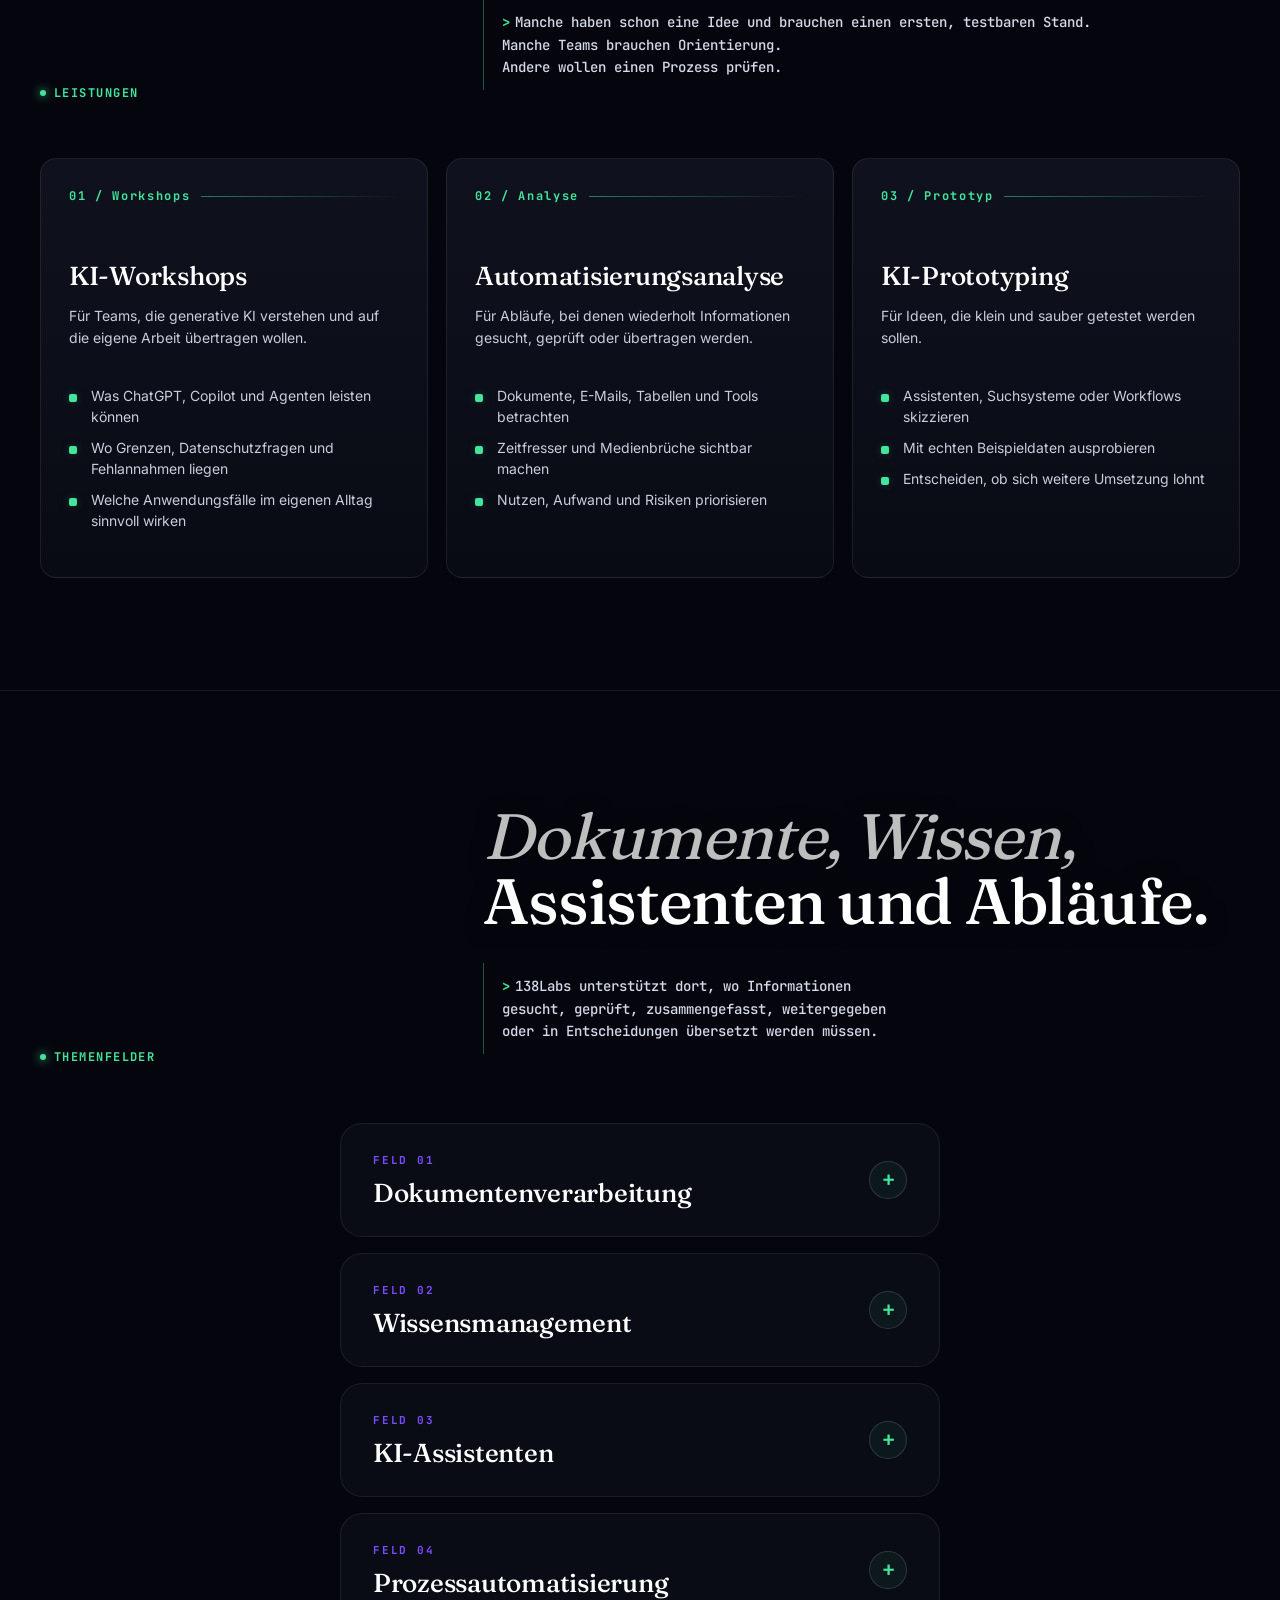
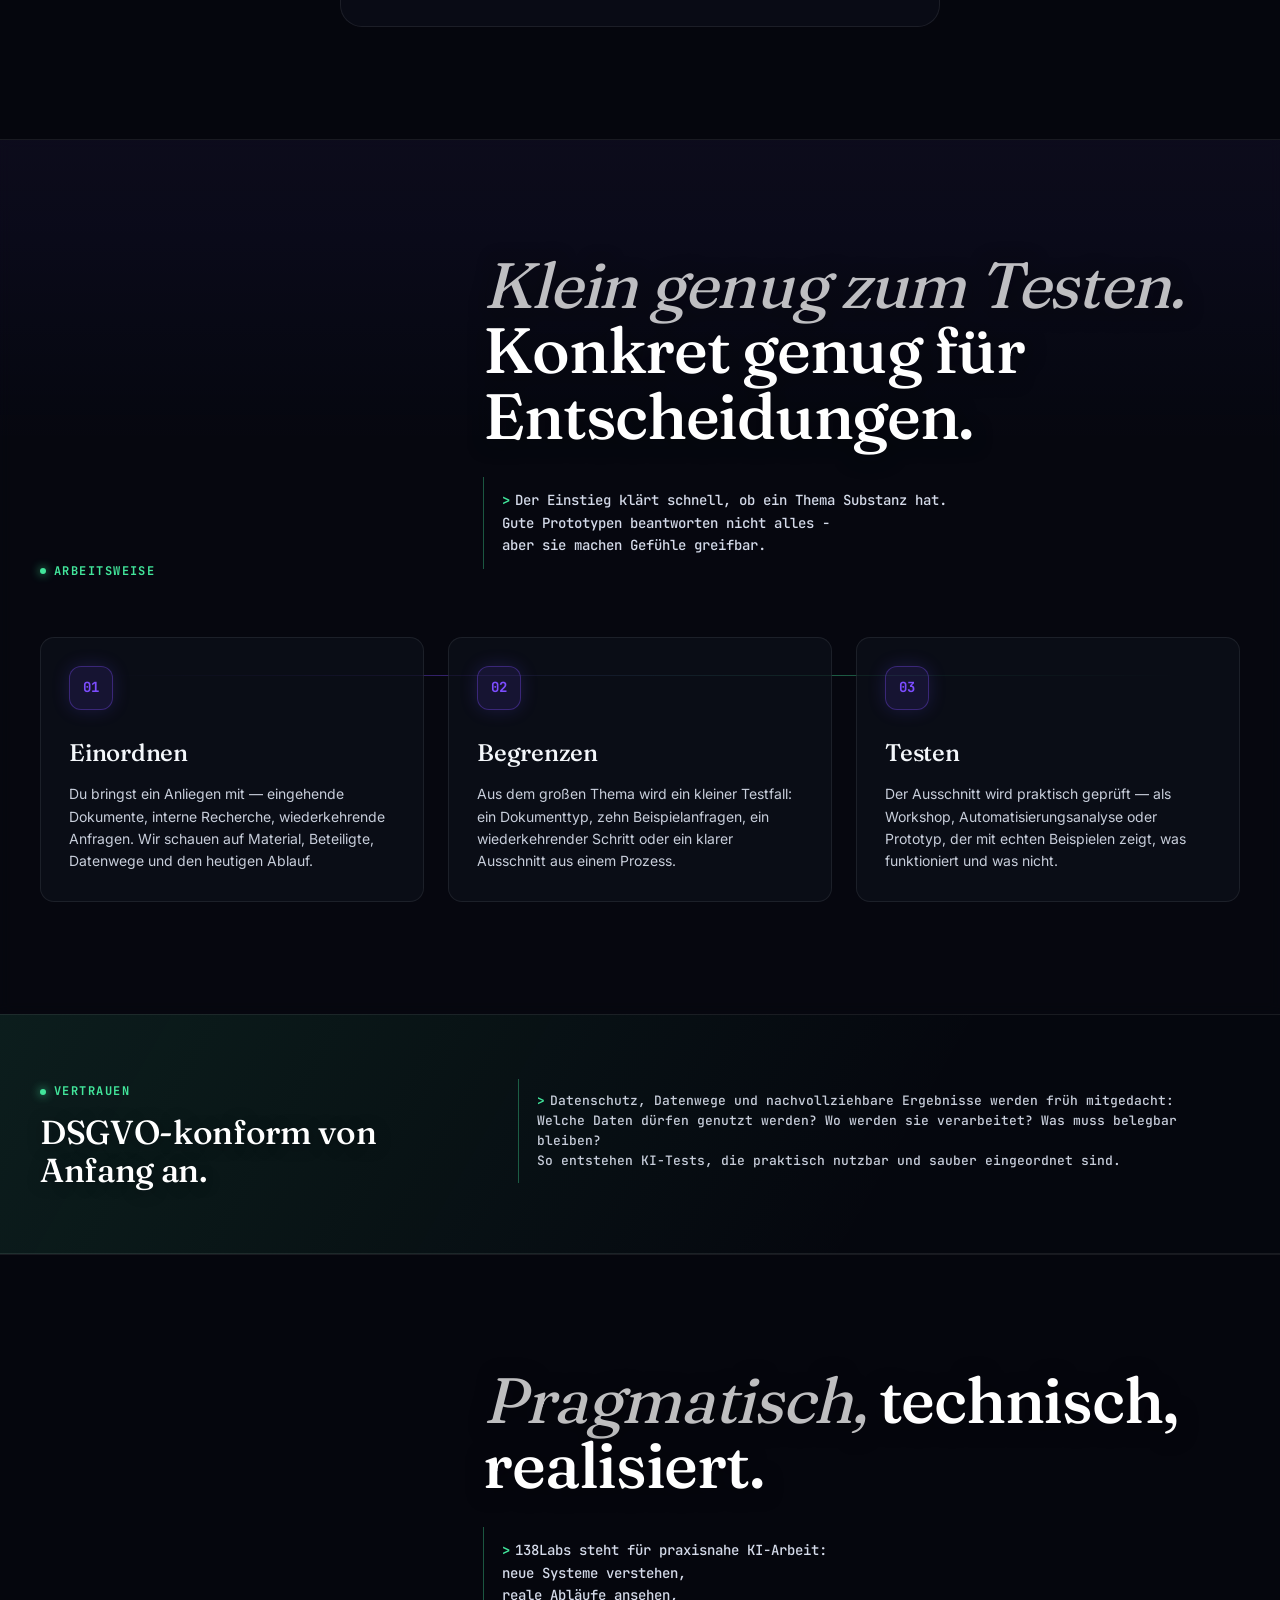
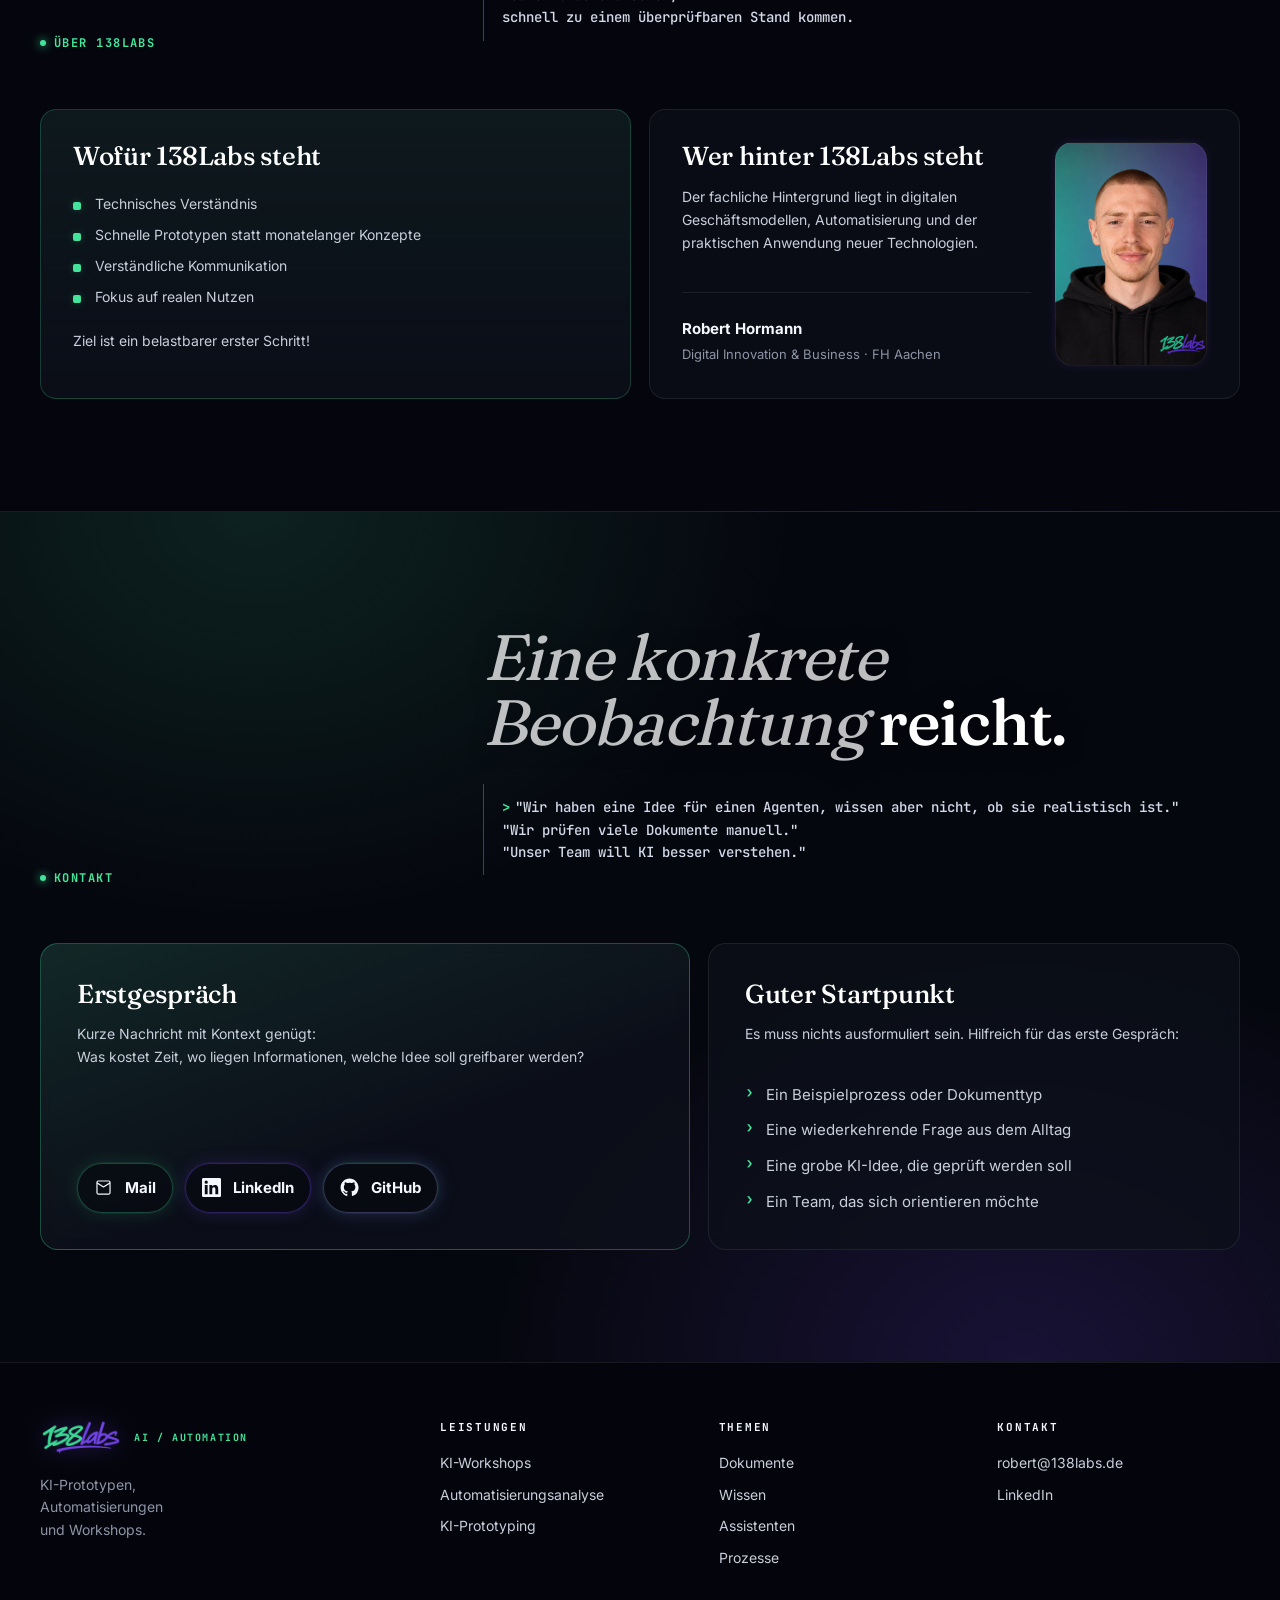
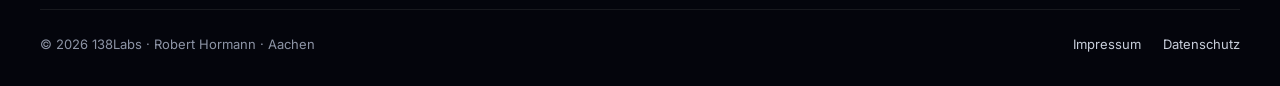
==== commit d4a3443c: "test auto deploy" ====
--- a/index.html
+++ b/index.html
@@ -11,6 +11,7 @@
   <link rel="icon" type="image/svg+xml" href="favicon.svg" />
   <link rel="icon" type="image/png" href="favicon.png" />
   <link rel="stylesheet" href="assets/fonts/fonts.css" />
+  /* comment */
   <style>
     :root {
       --ink: #f4f7fb;
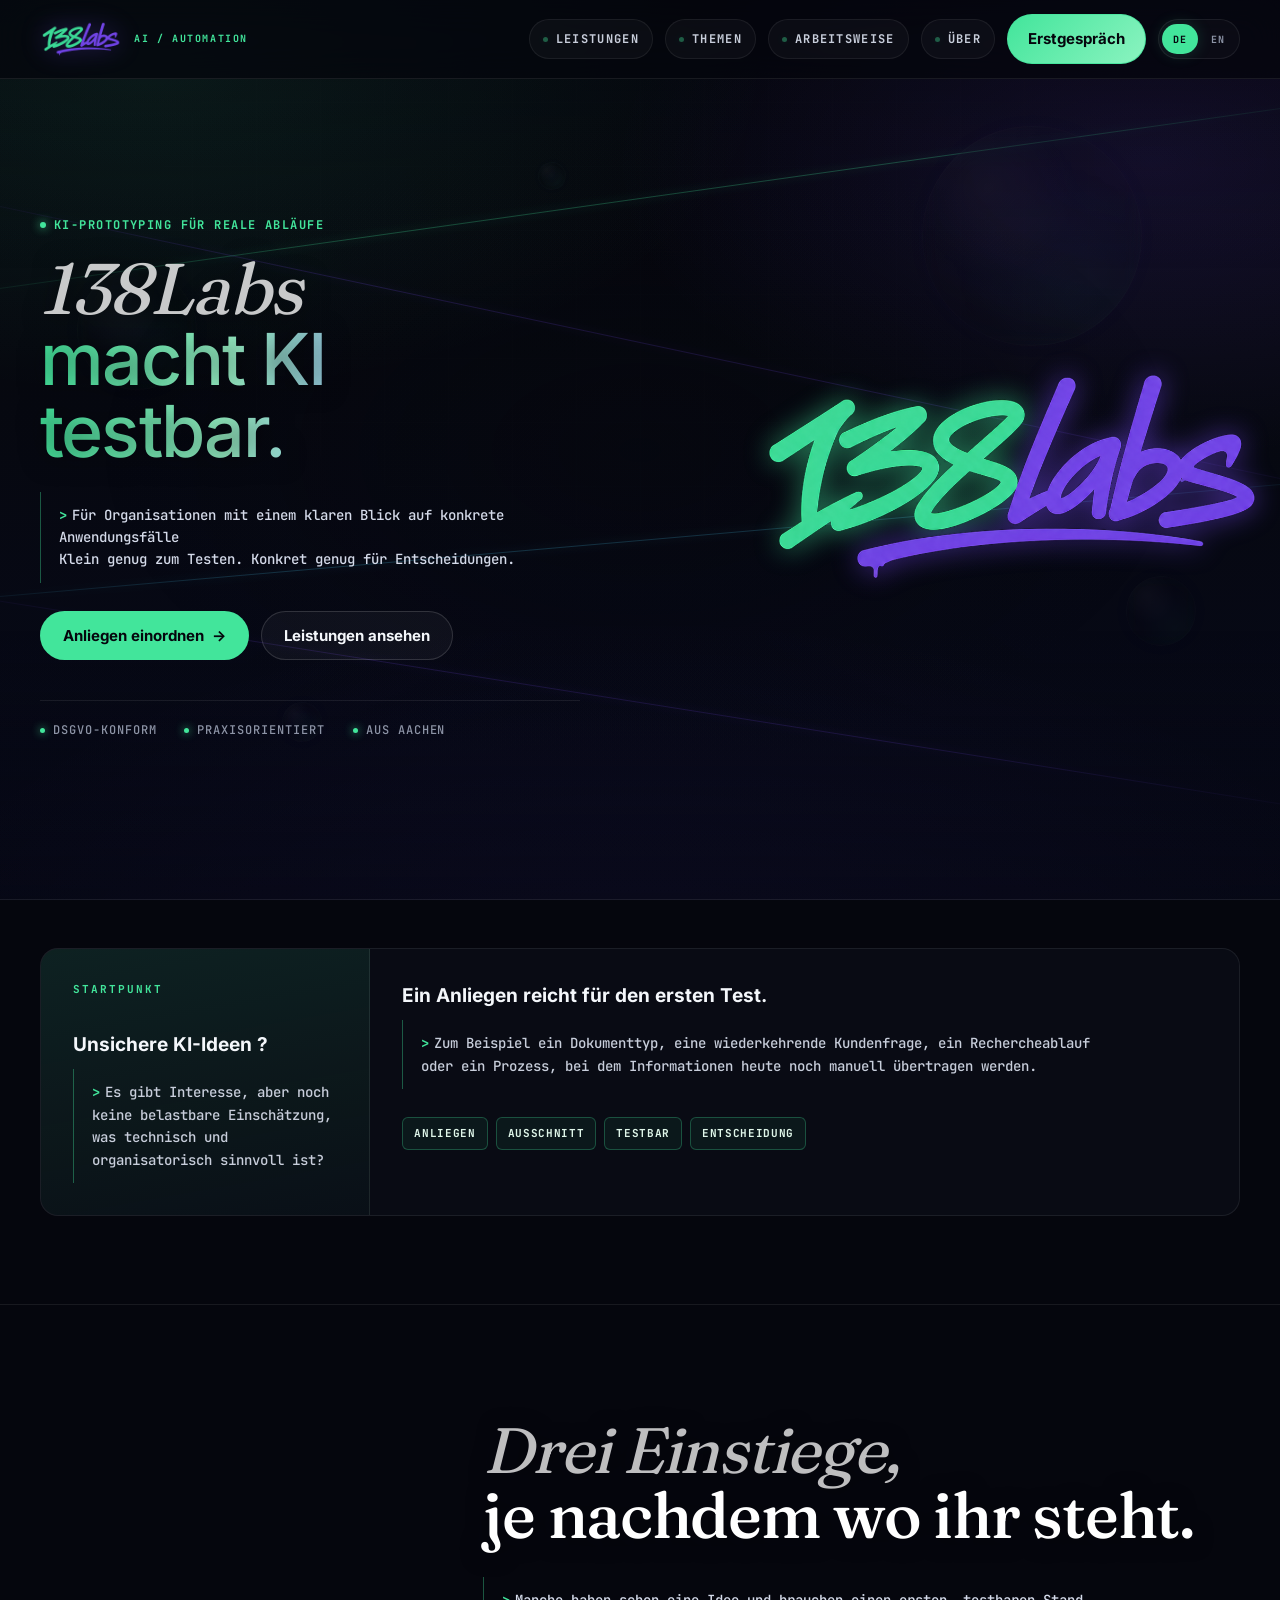
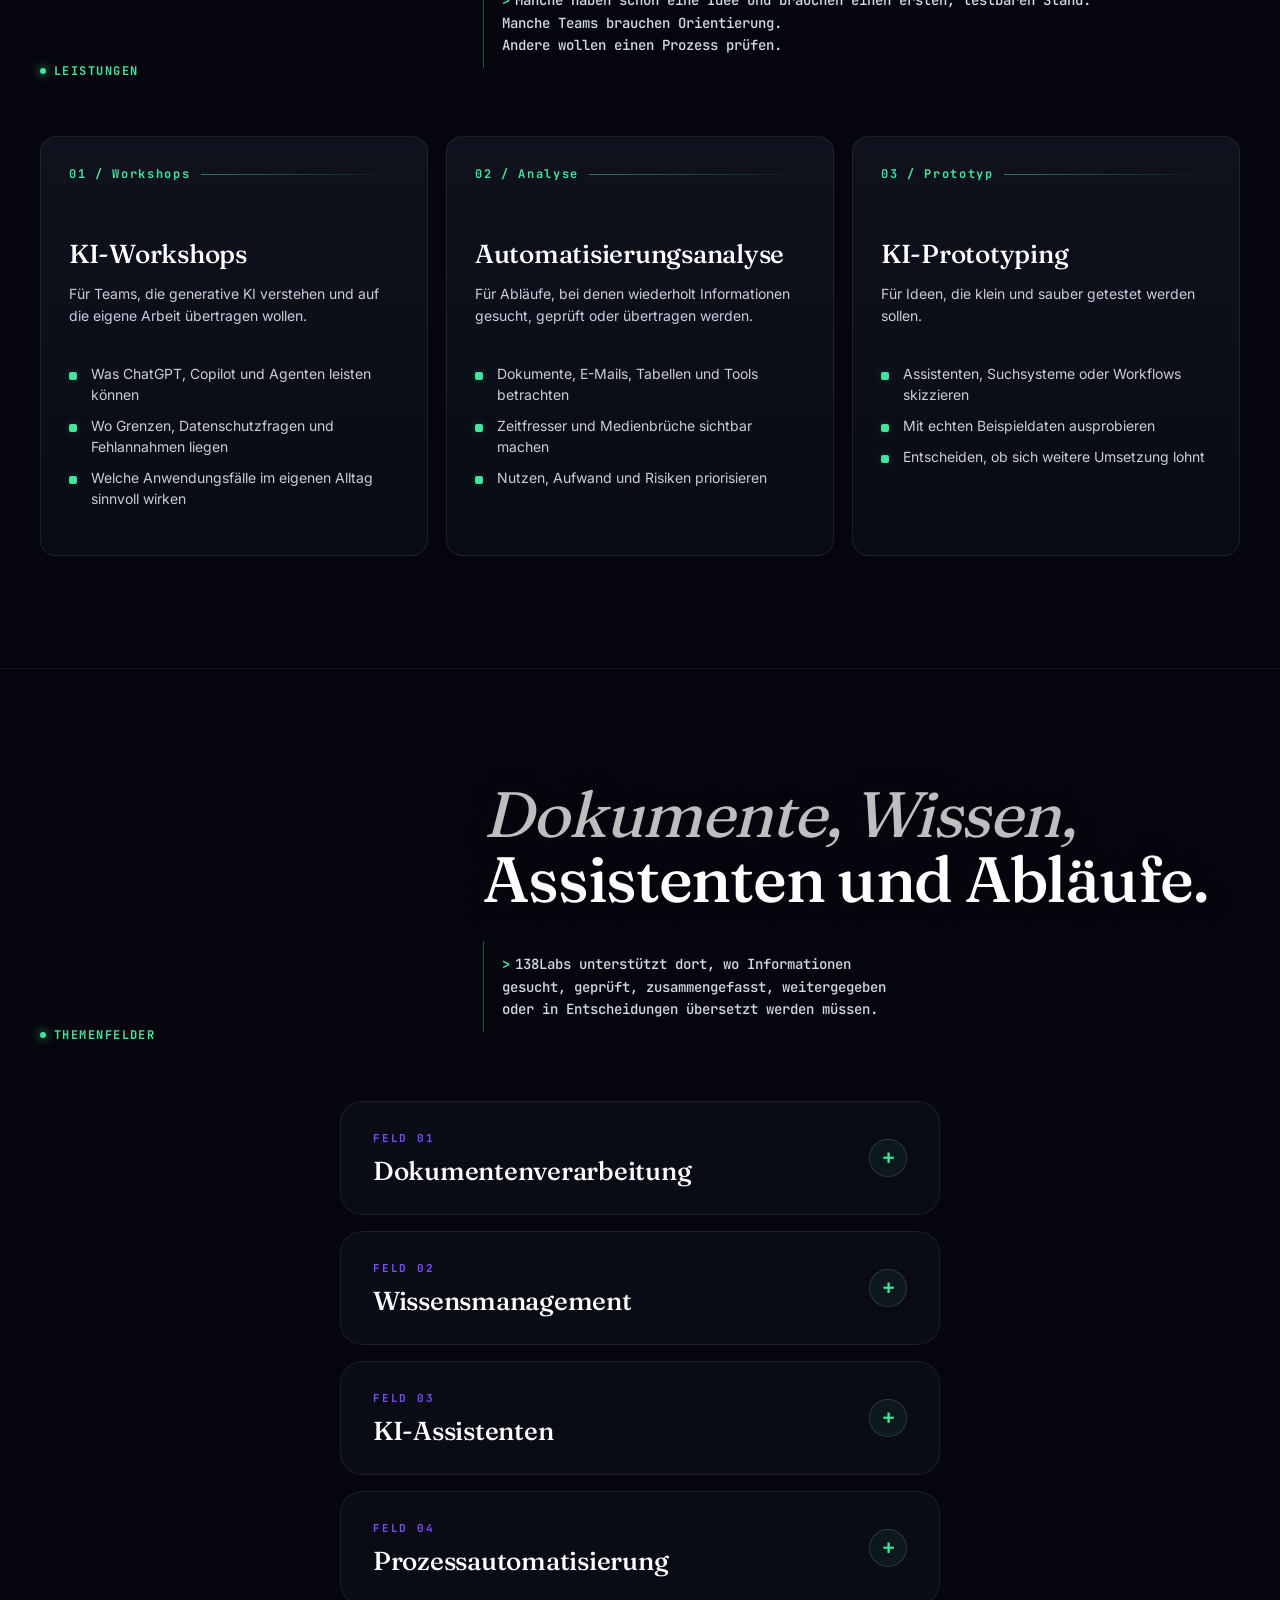
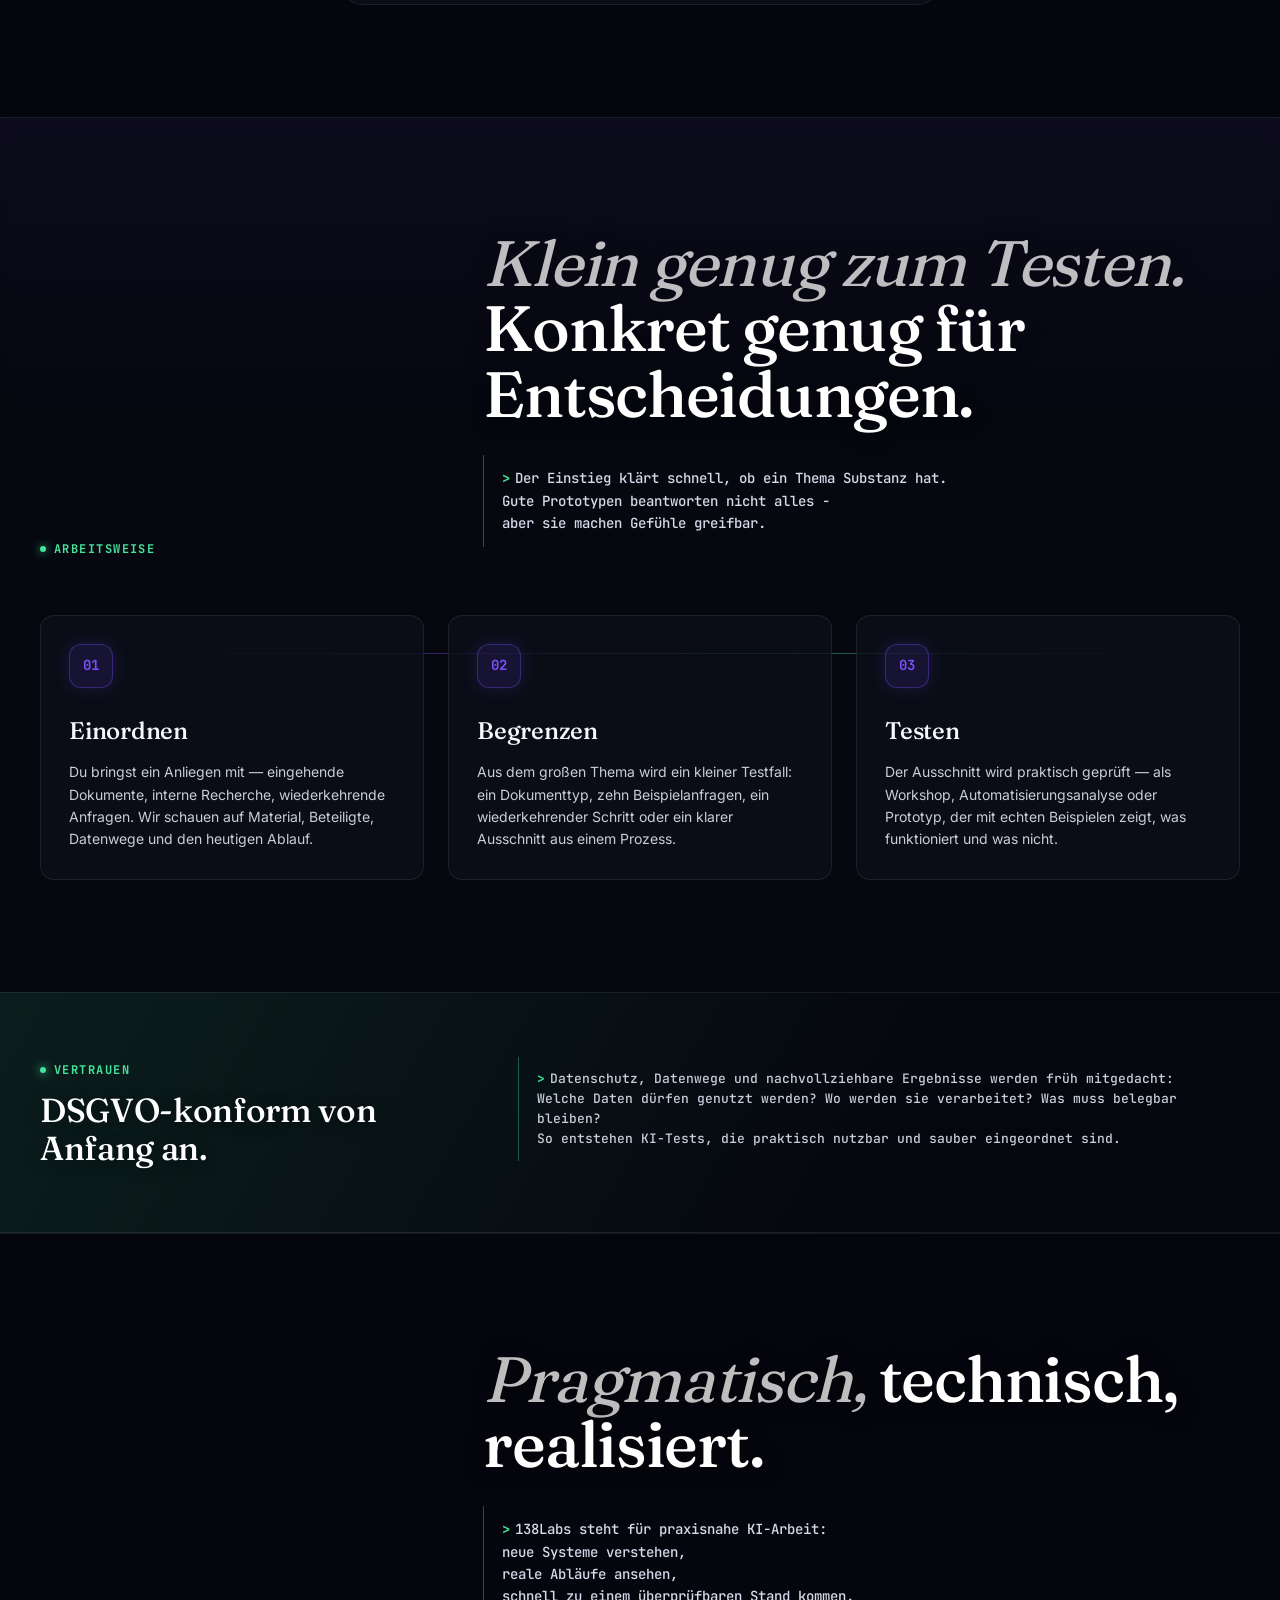
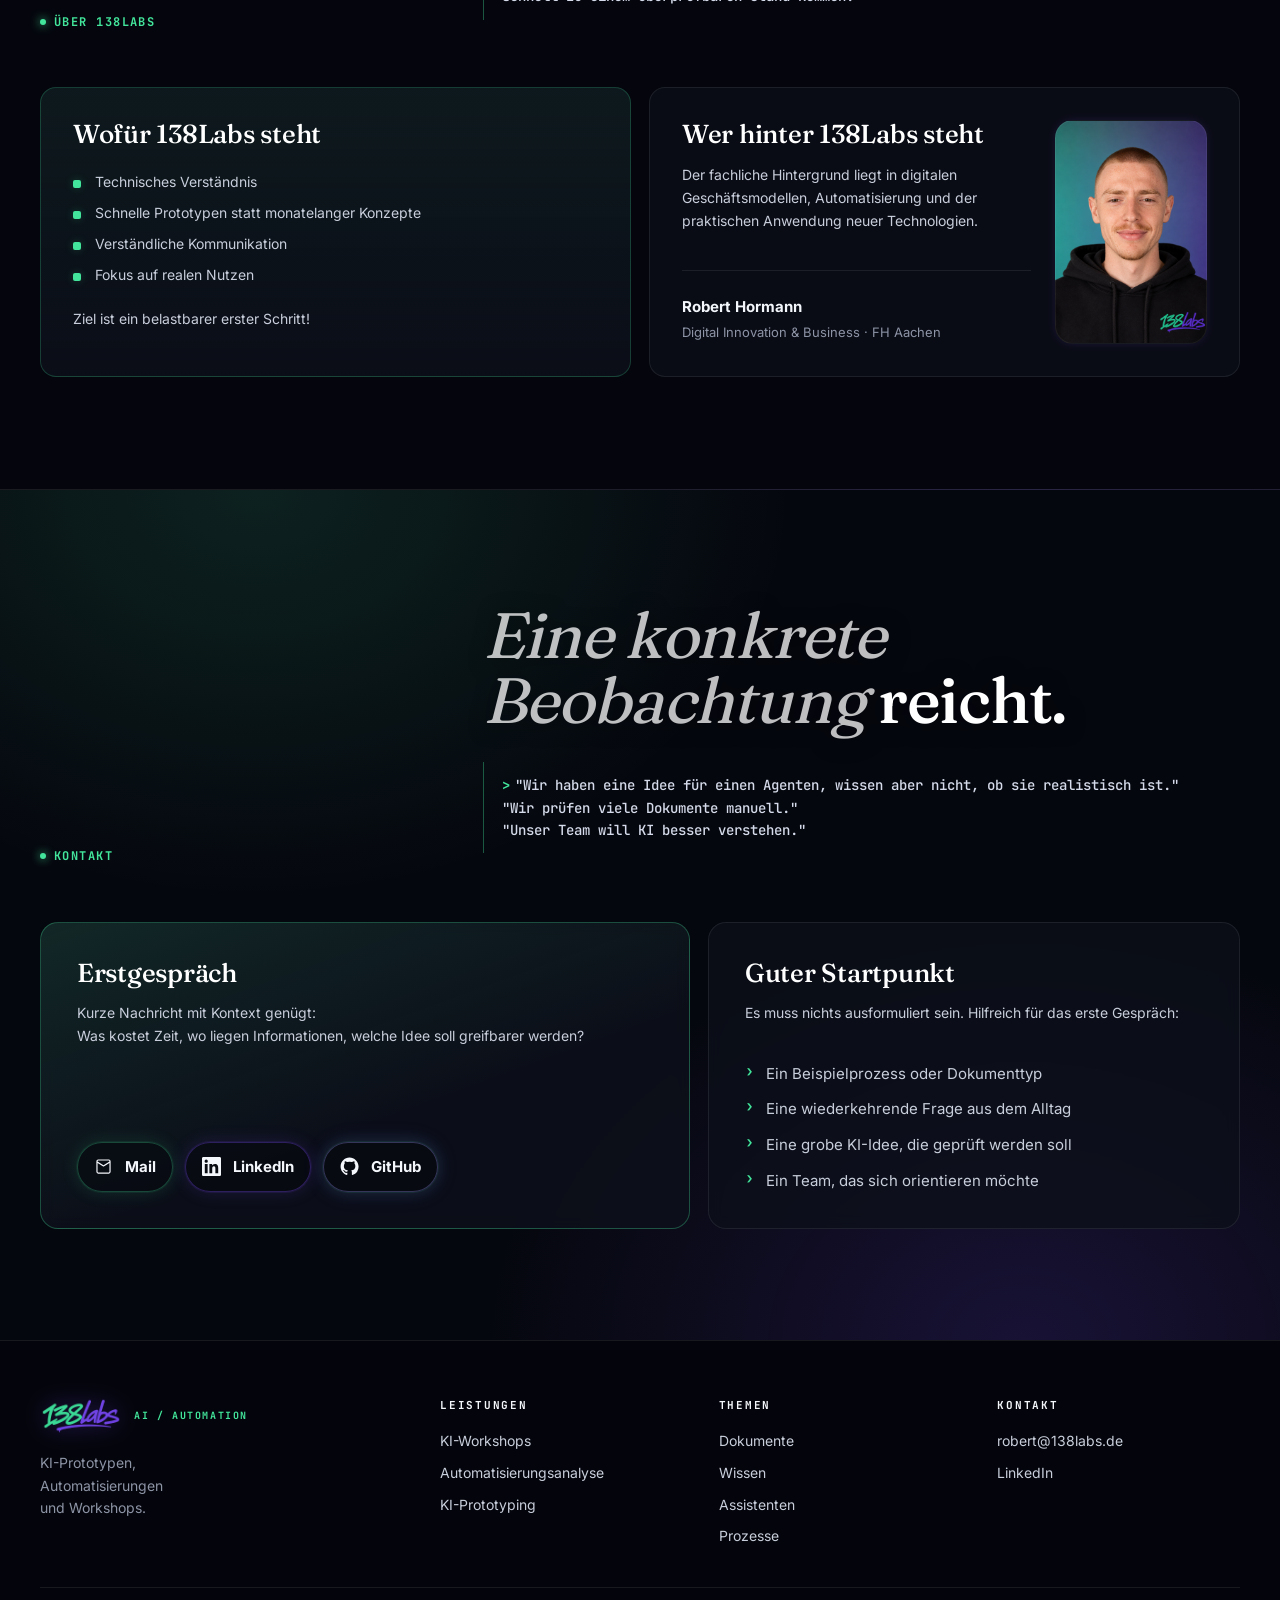
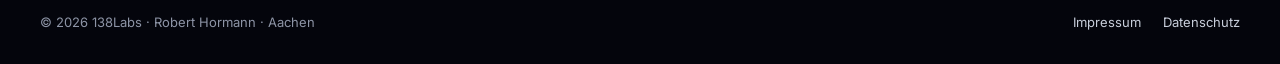
==== commit 8e96062e: "test auto deploy" ====
--- a/index.html
+++ b/index.html
@@ -11,7 +11,6 @@
   <link rel="icon" type="image/svg+xml" href="favicon.svg" />
   <link rel="icon" type="image/png" href="favicon.png" />
   <link rel="stylesheet" href="assets/fonts/fonts.css" />
-  /* comment */
   <style>
     :root {
       --ink: #f4f7fb;
